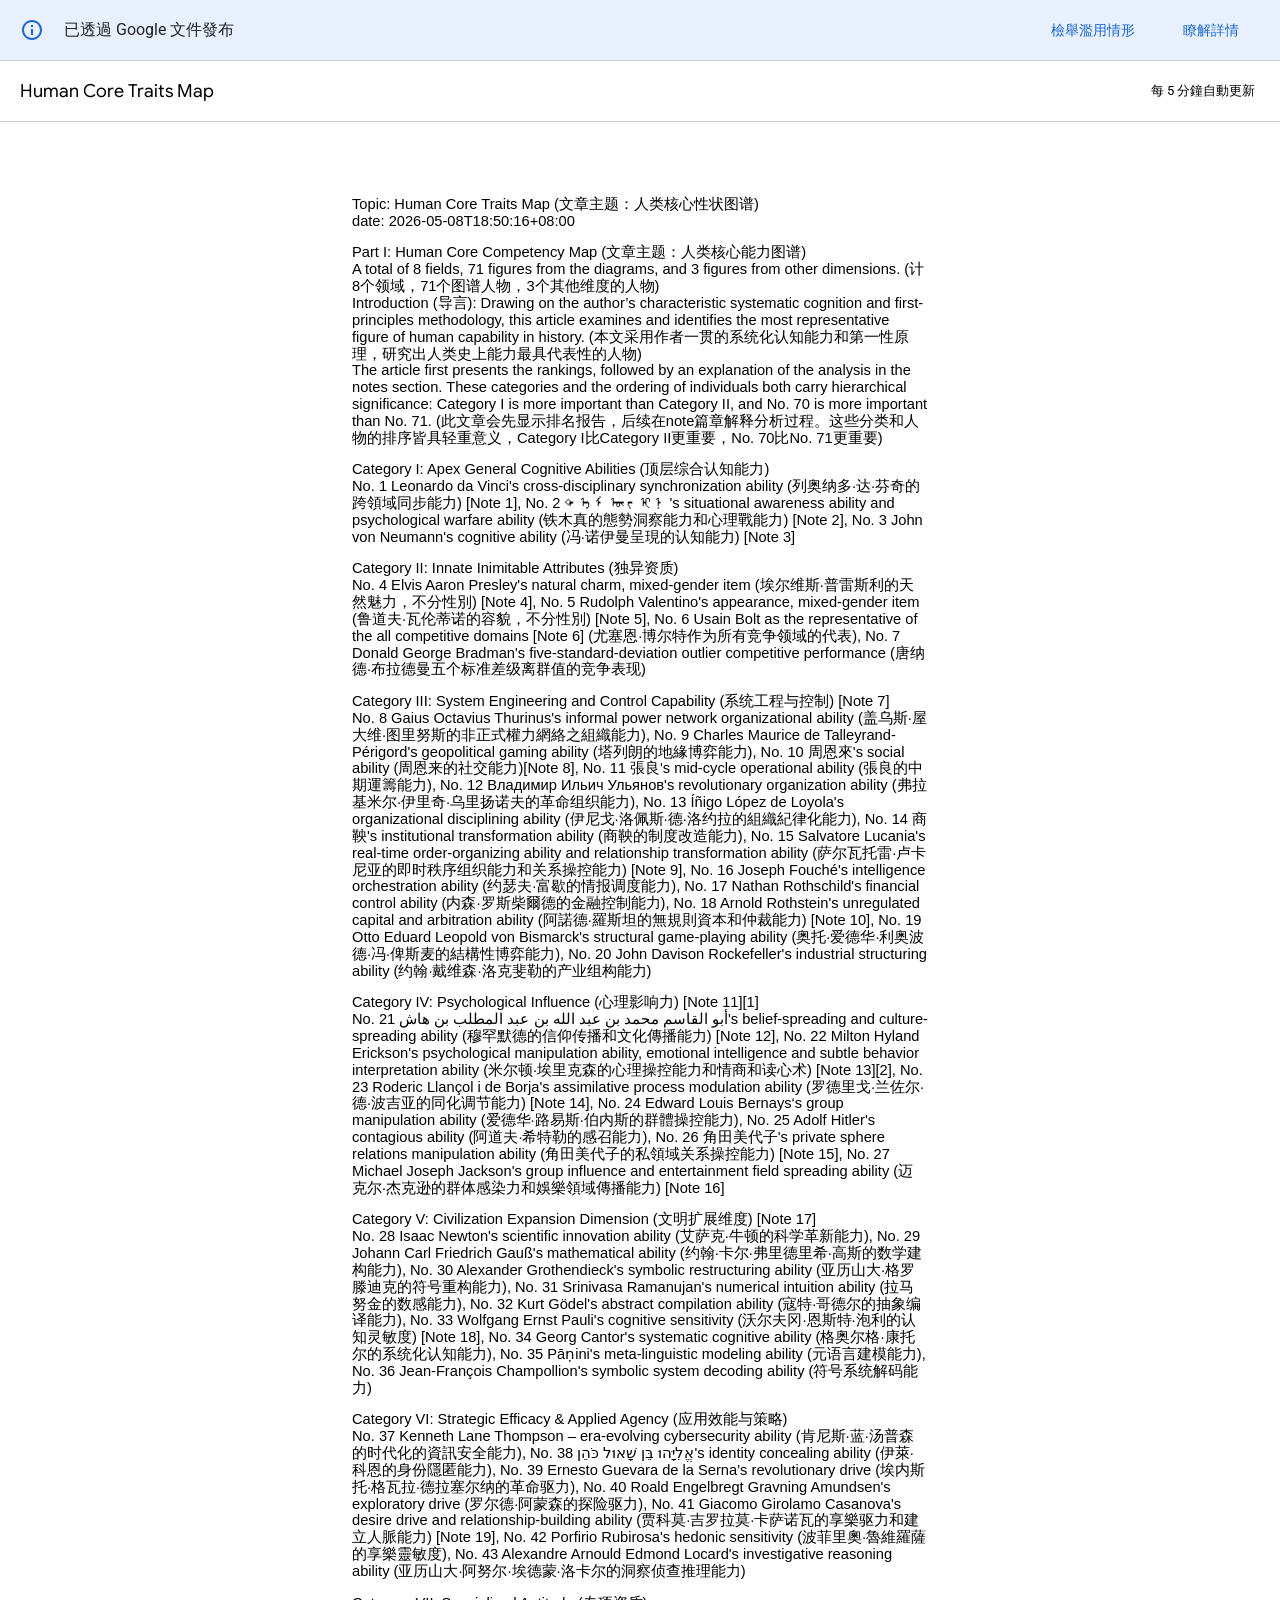
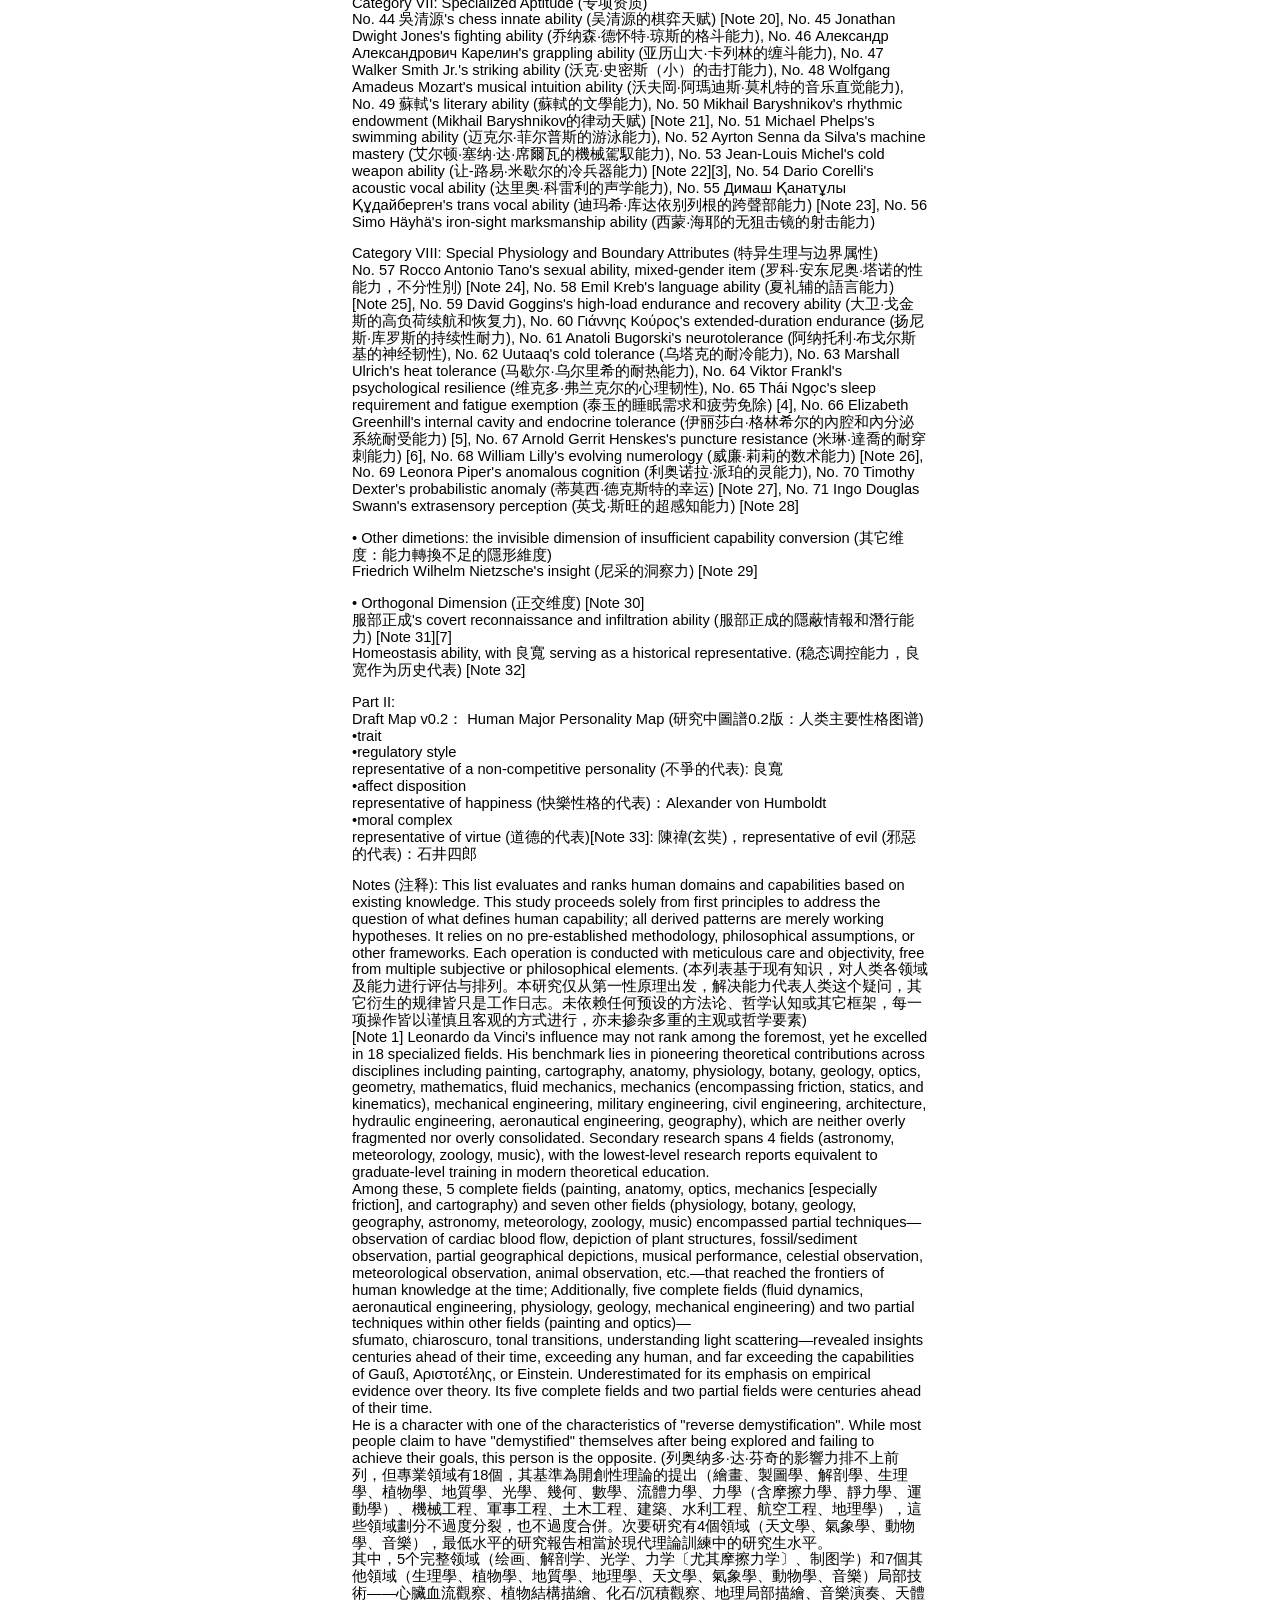
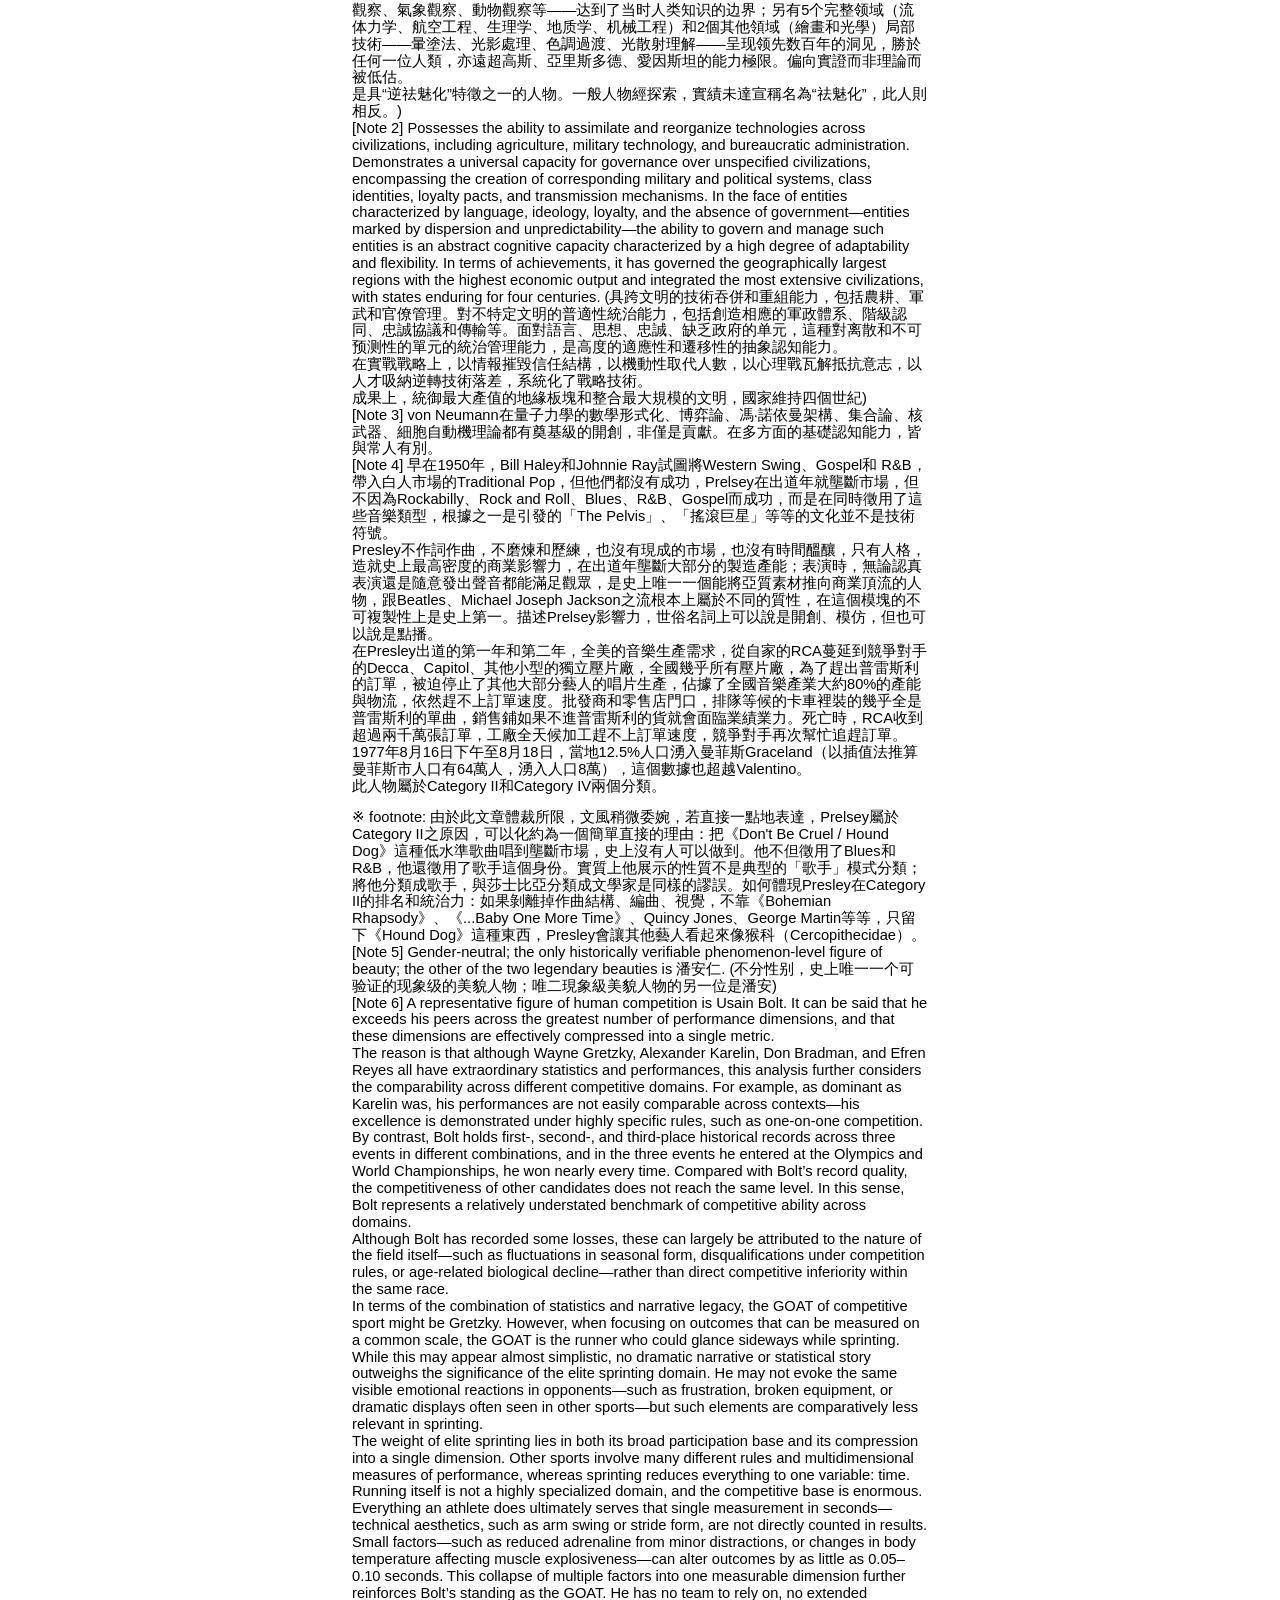
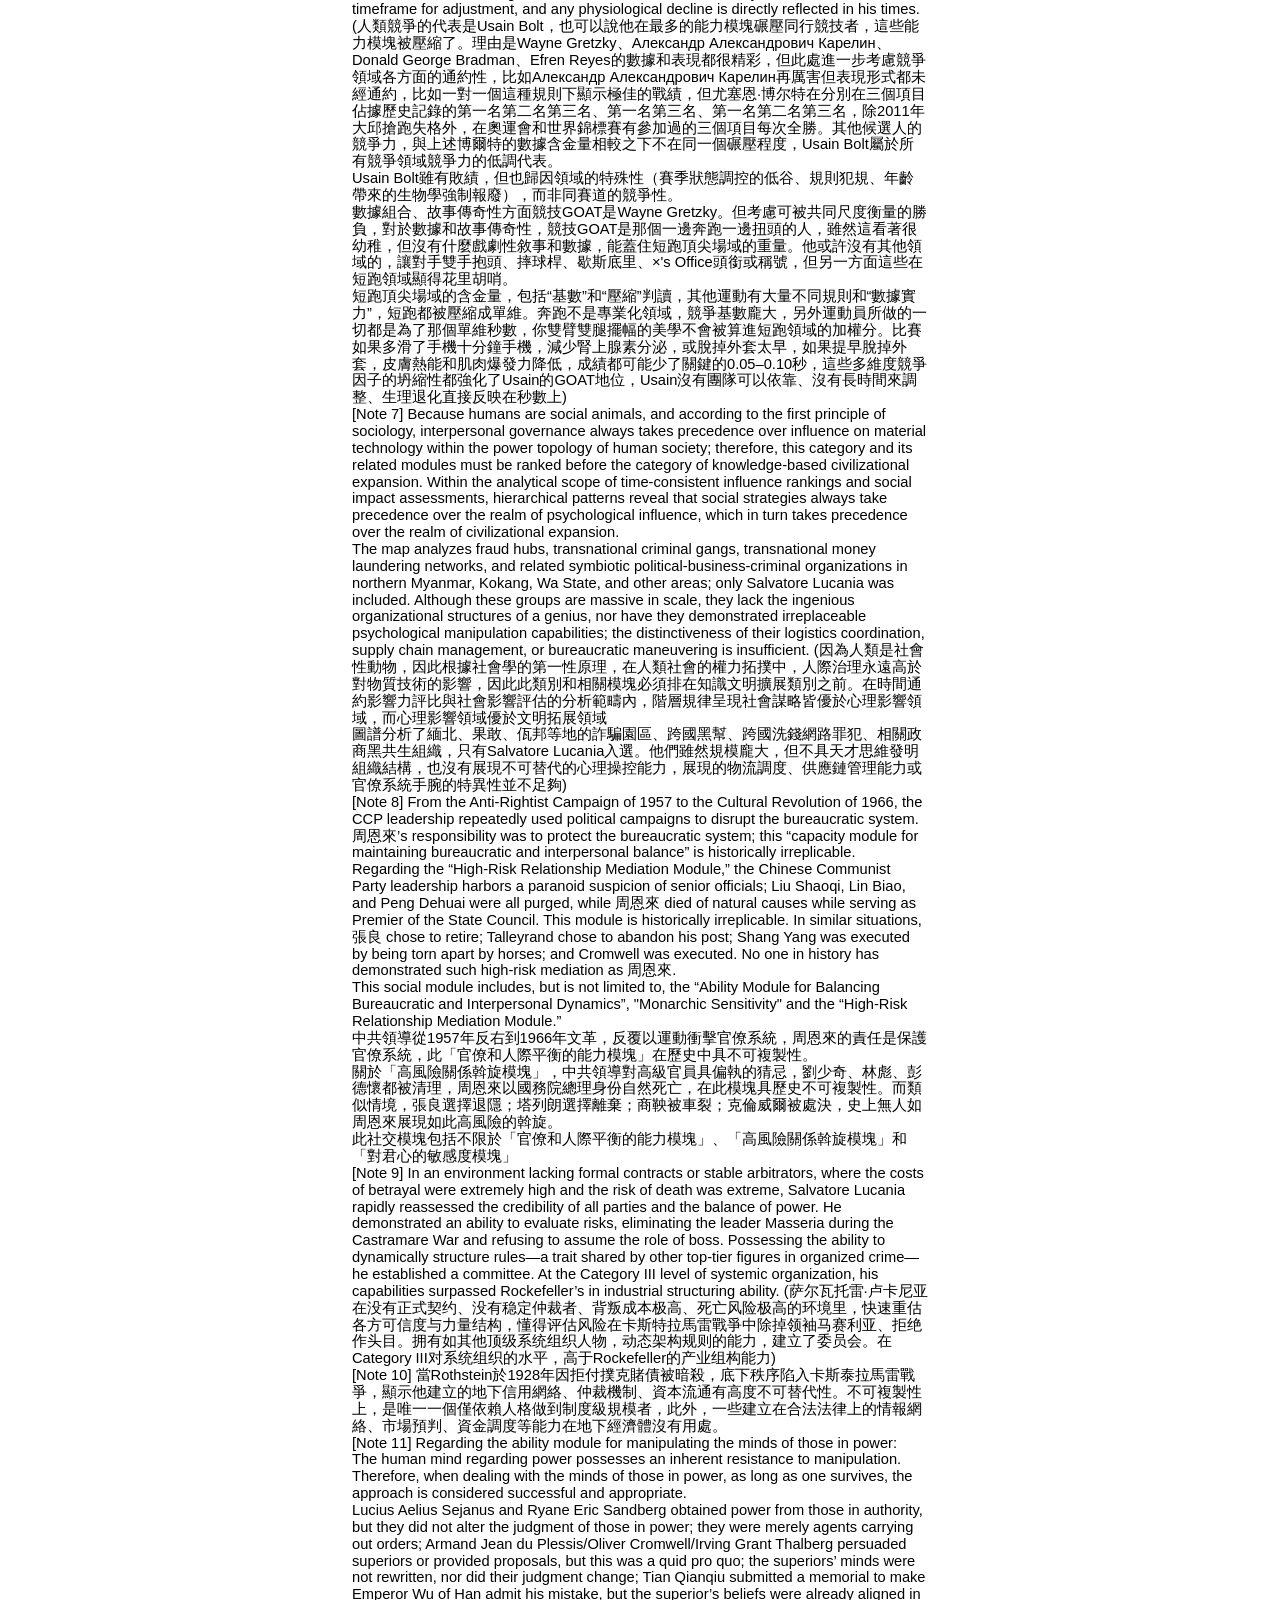
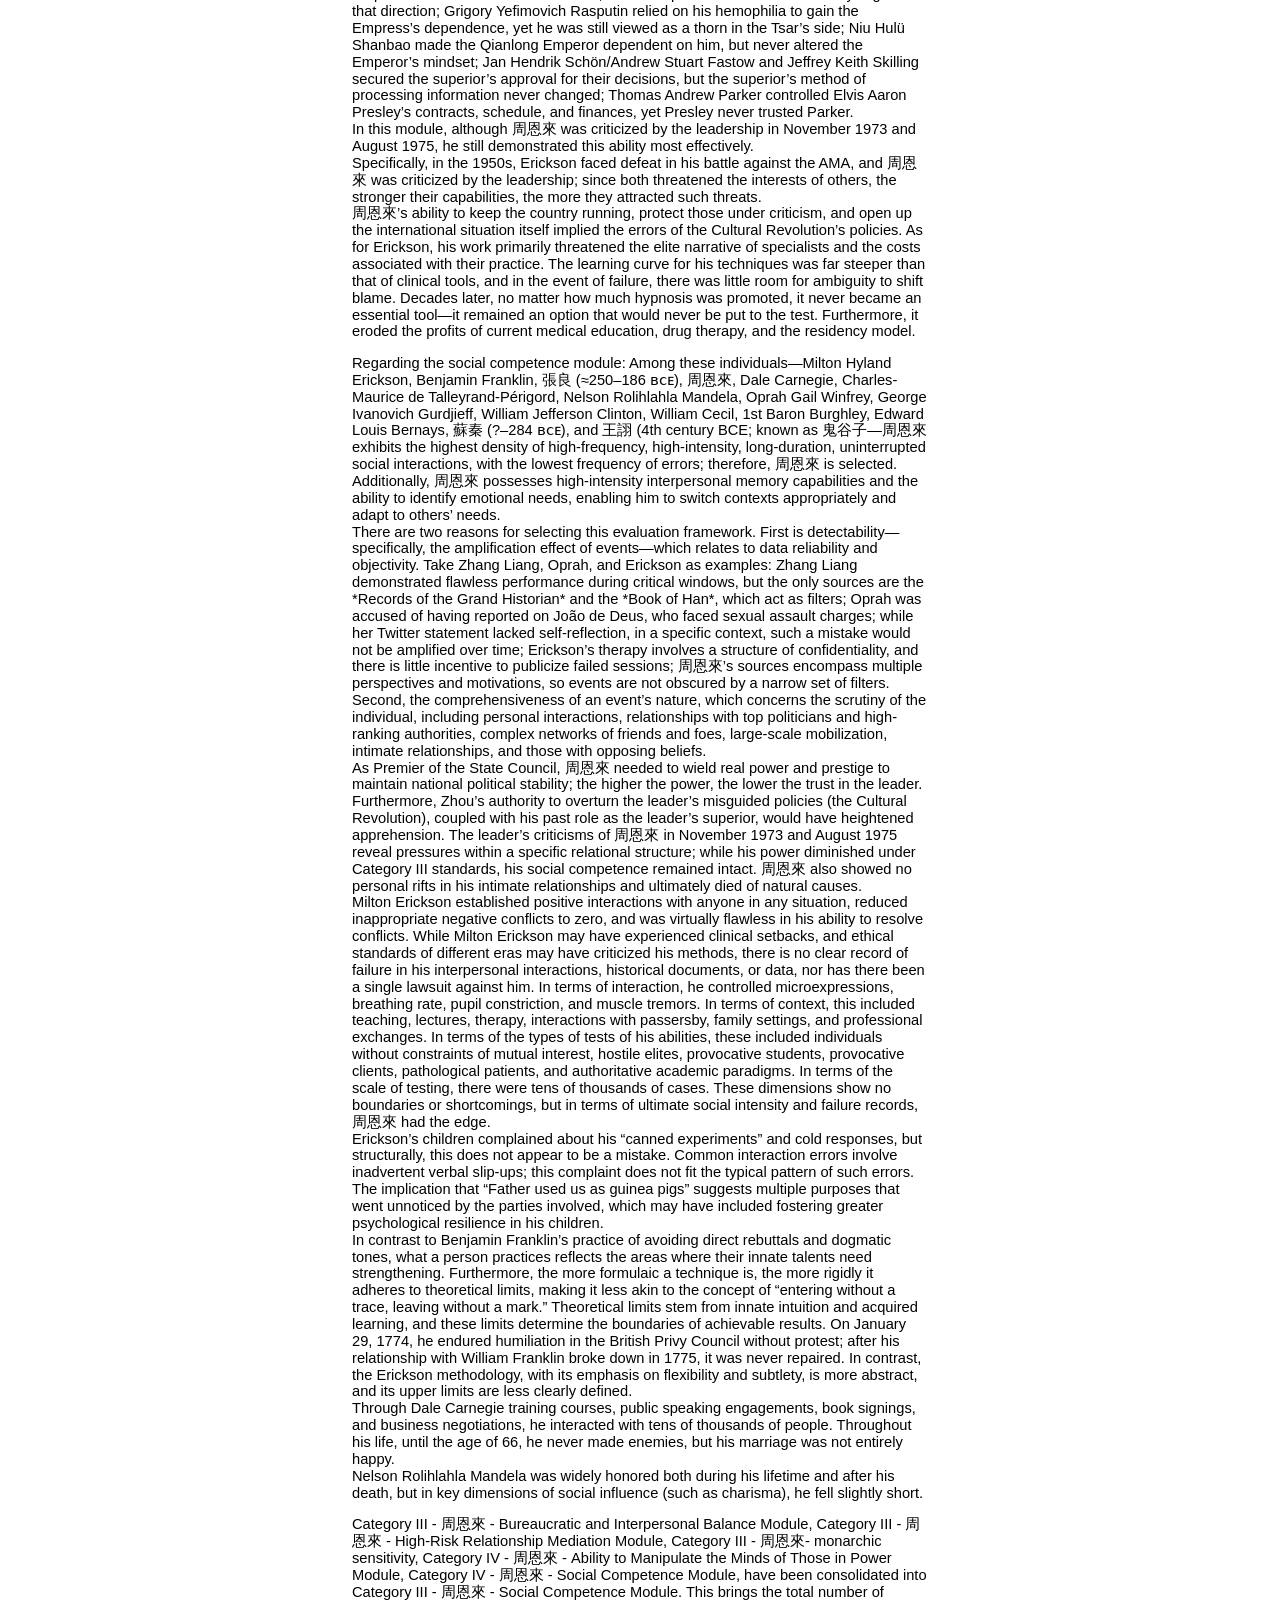
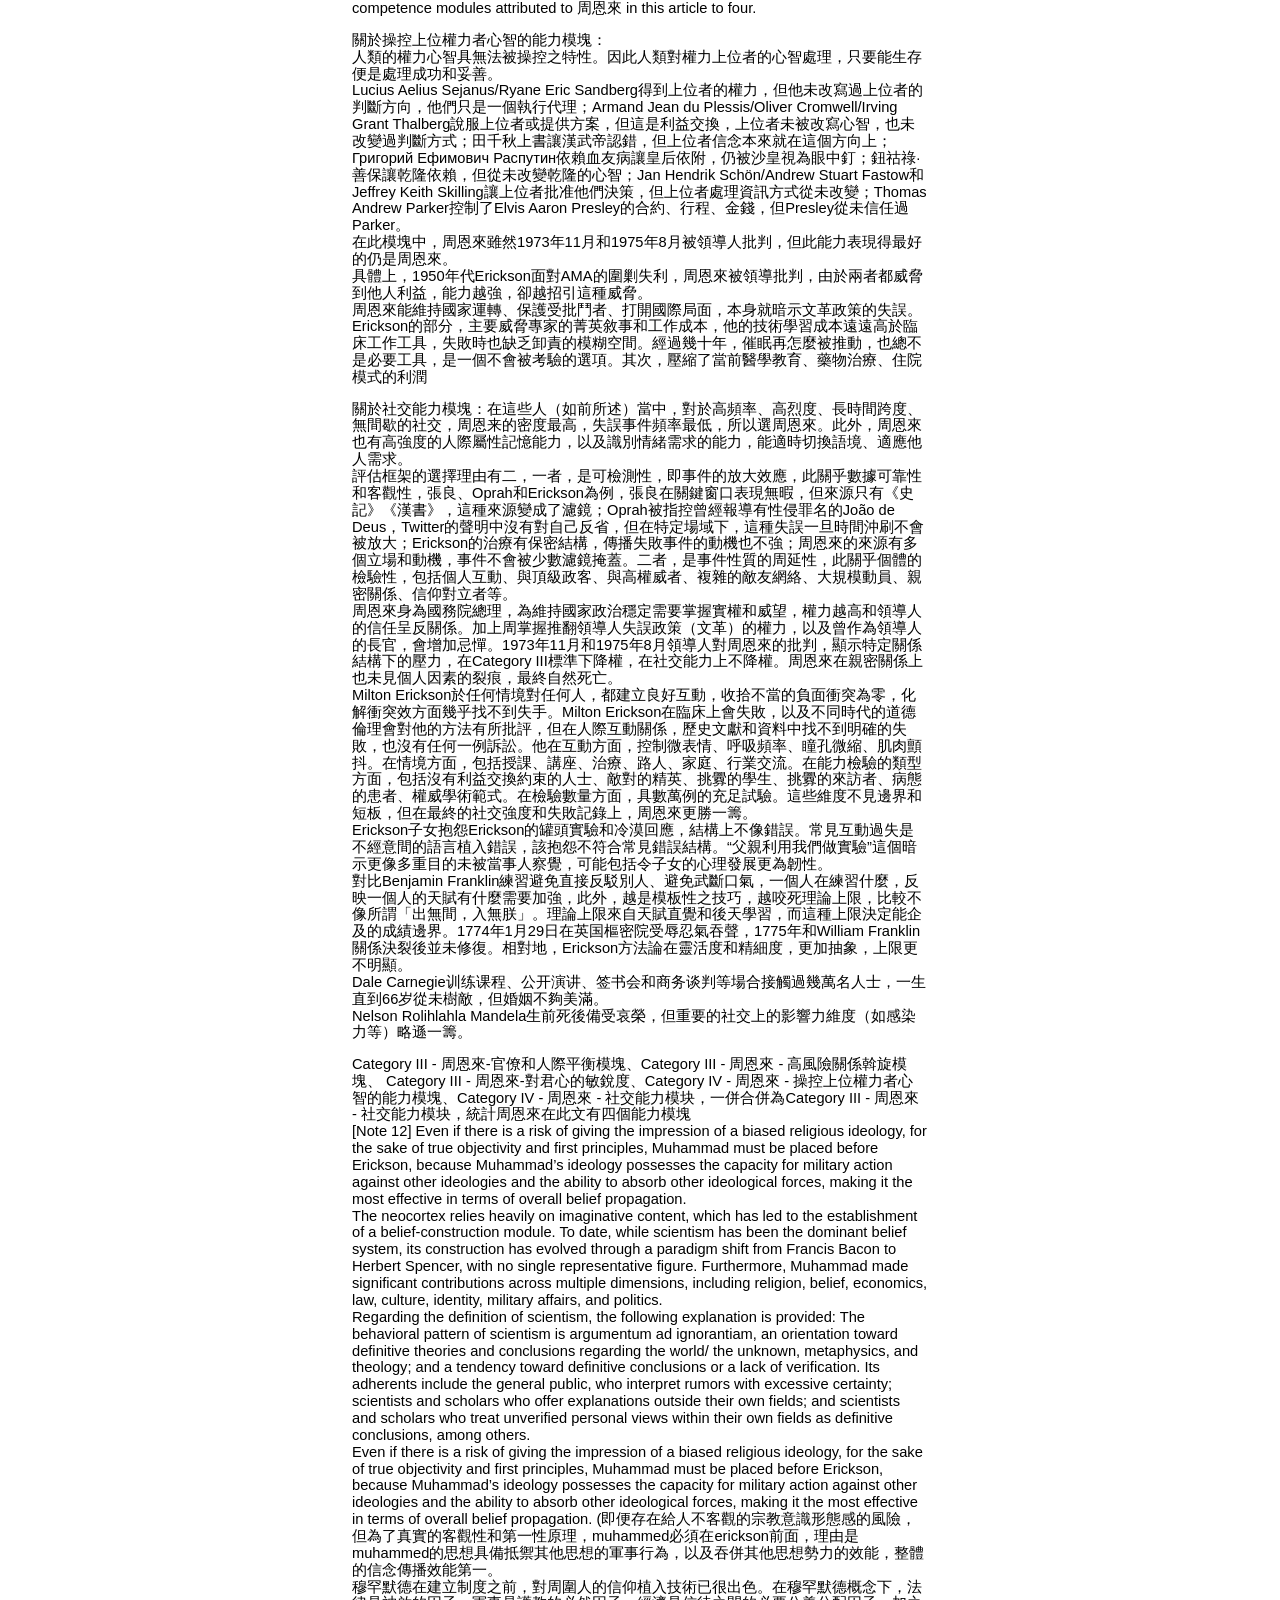
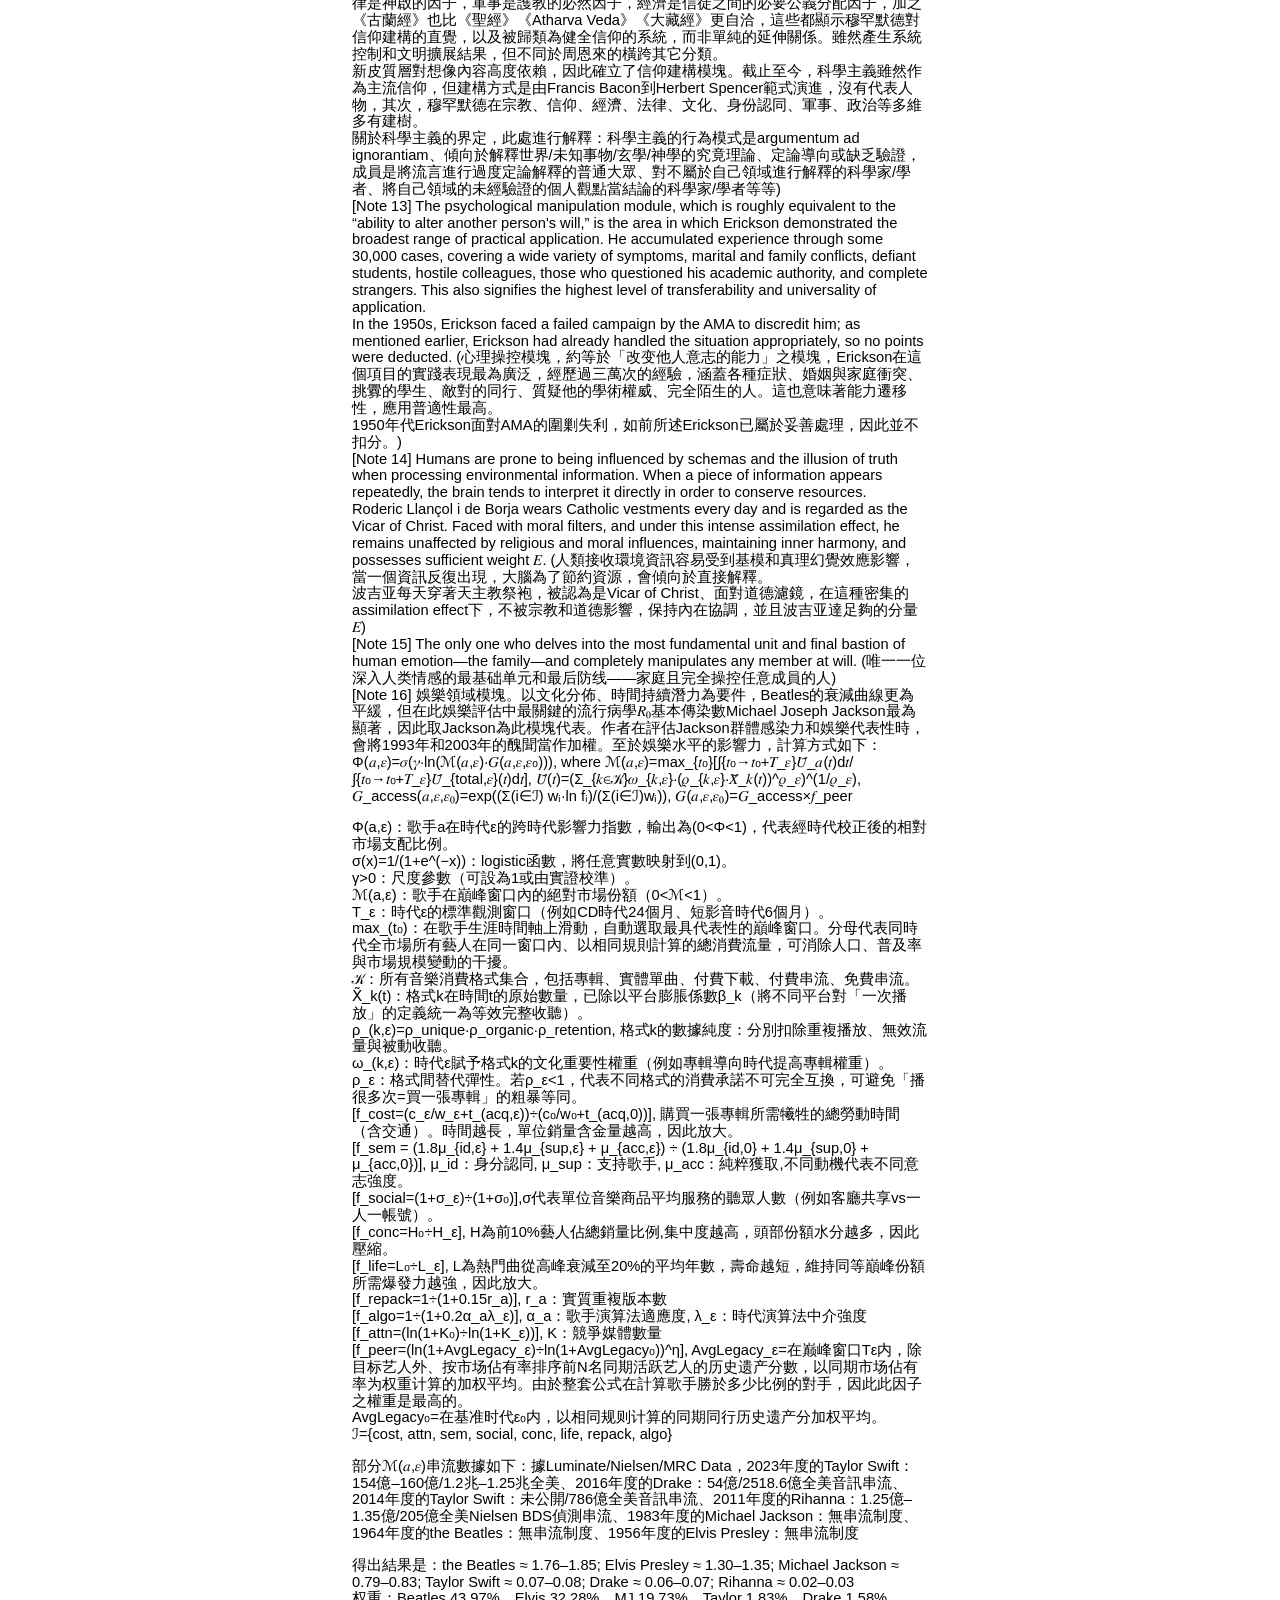
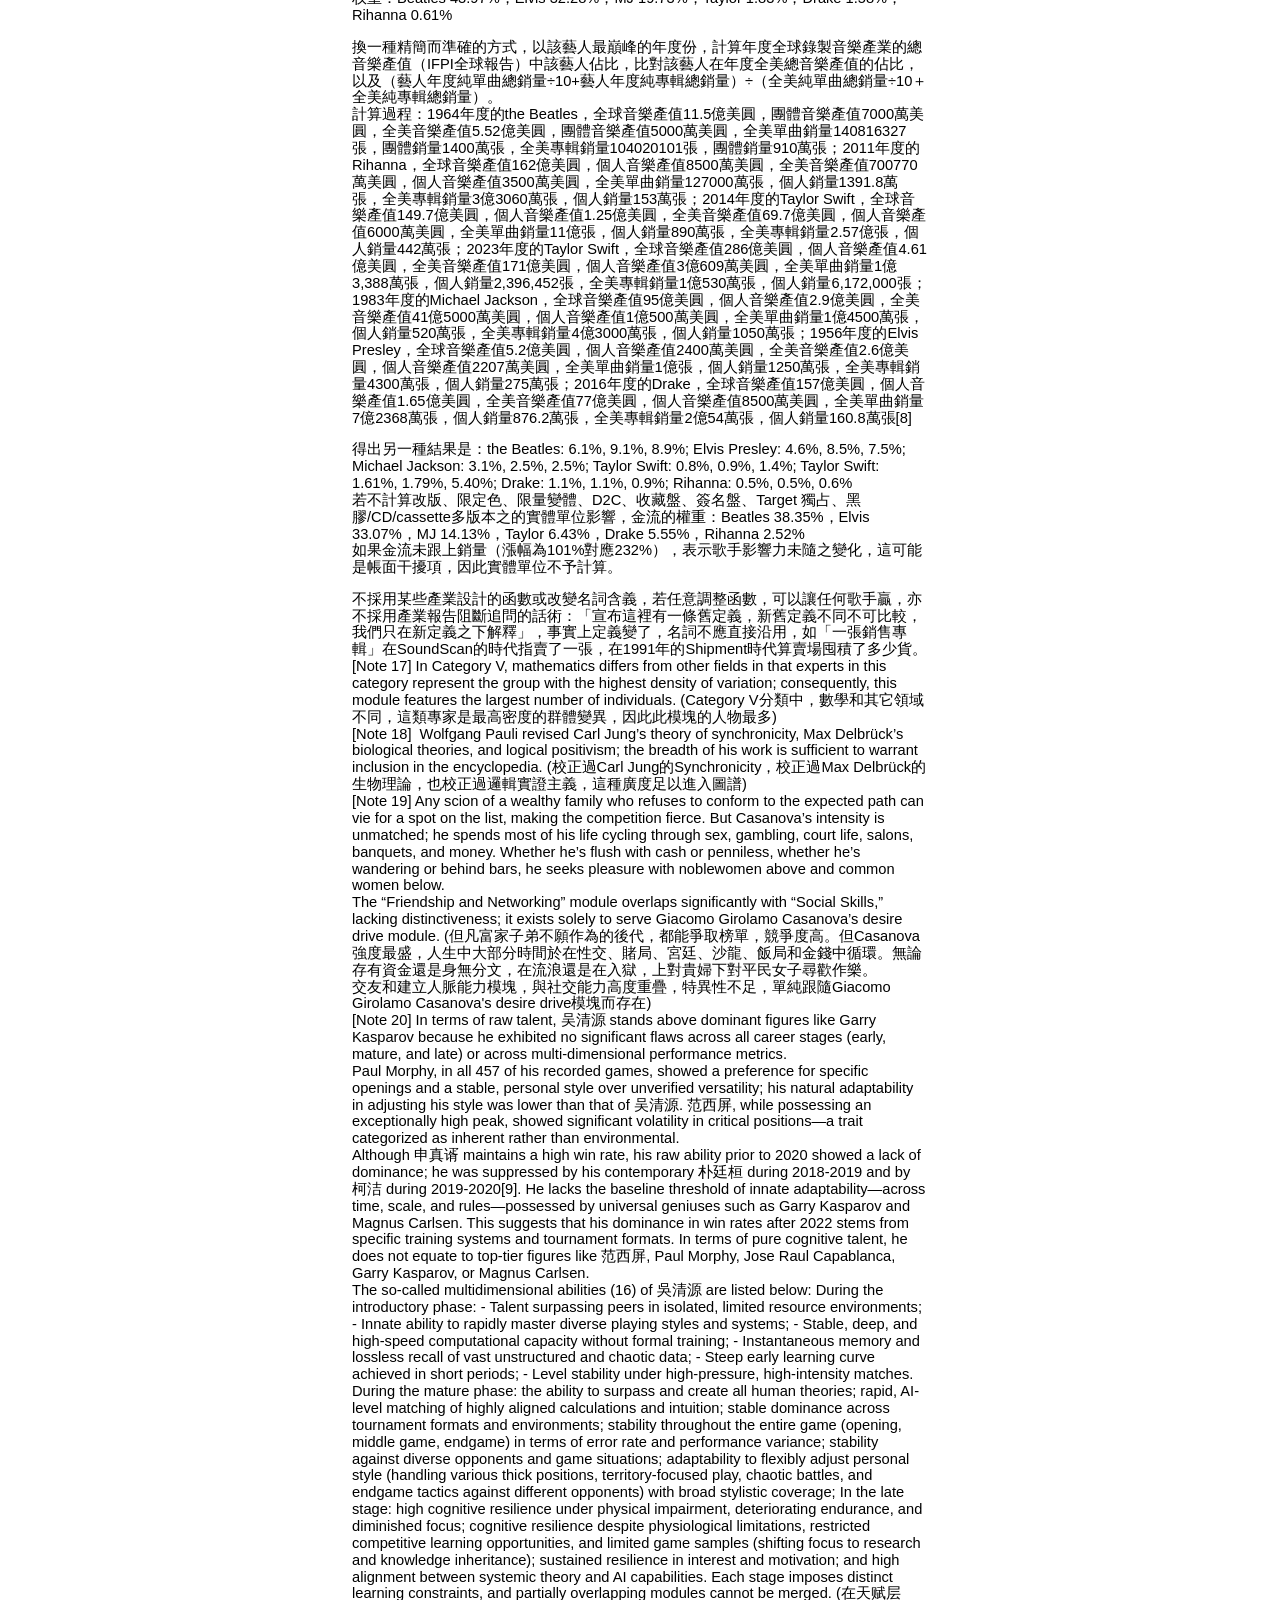
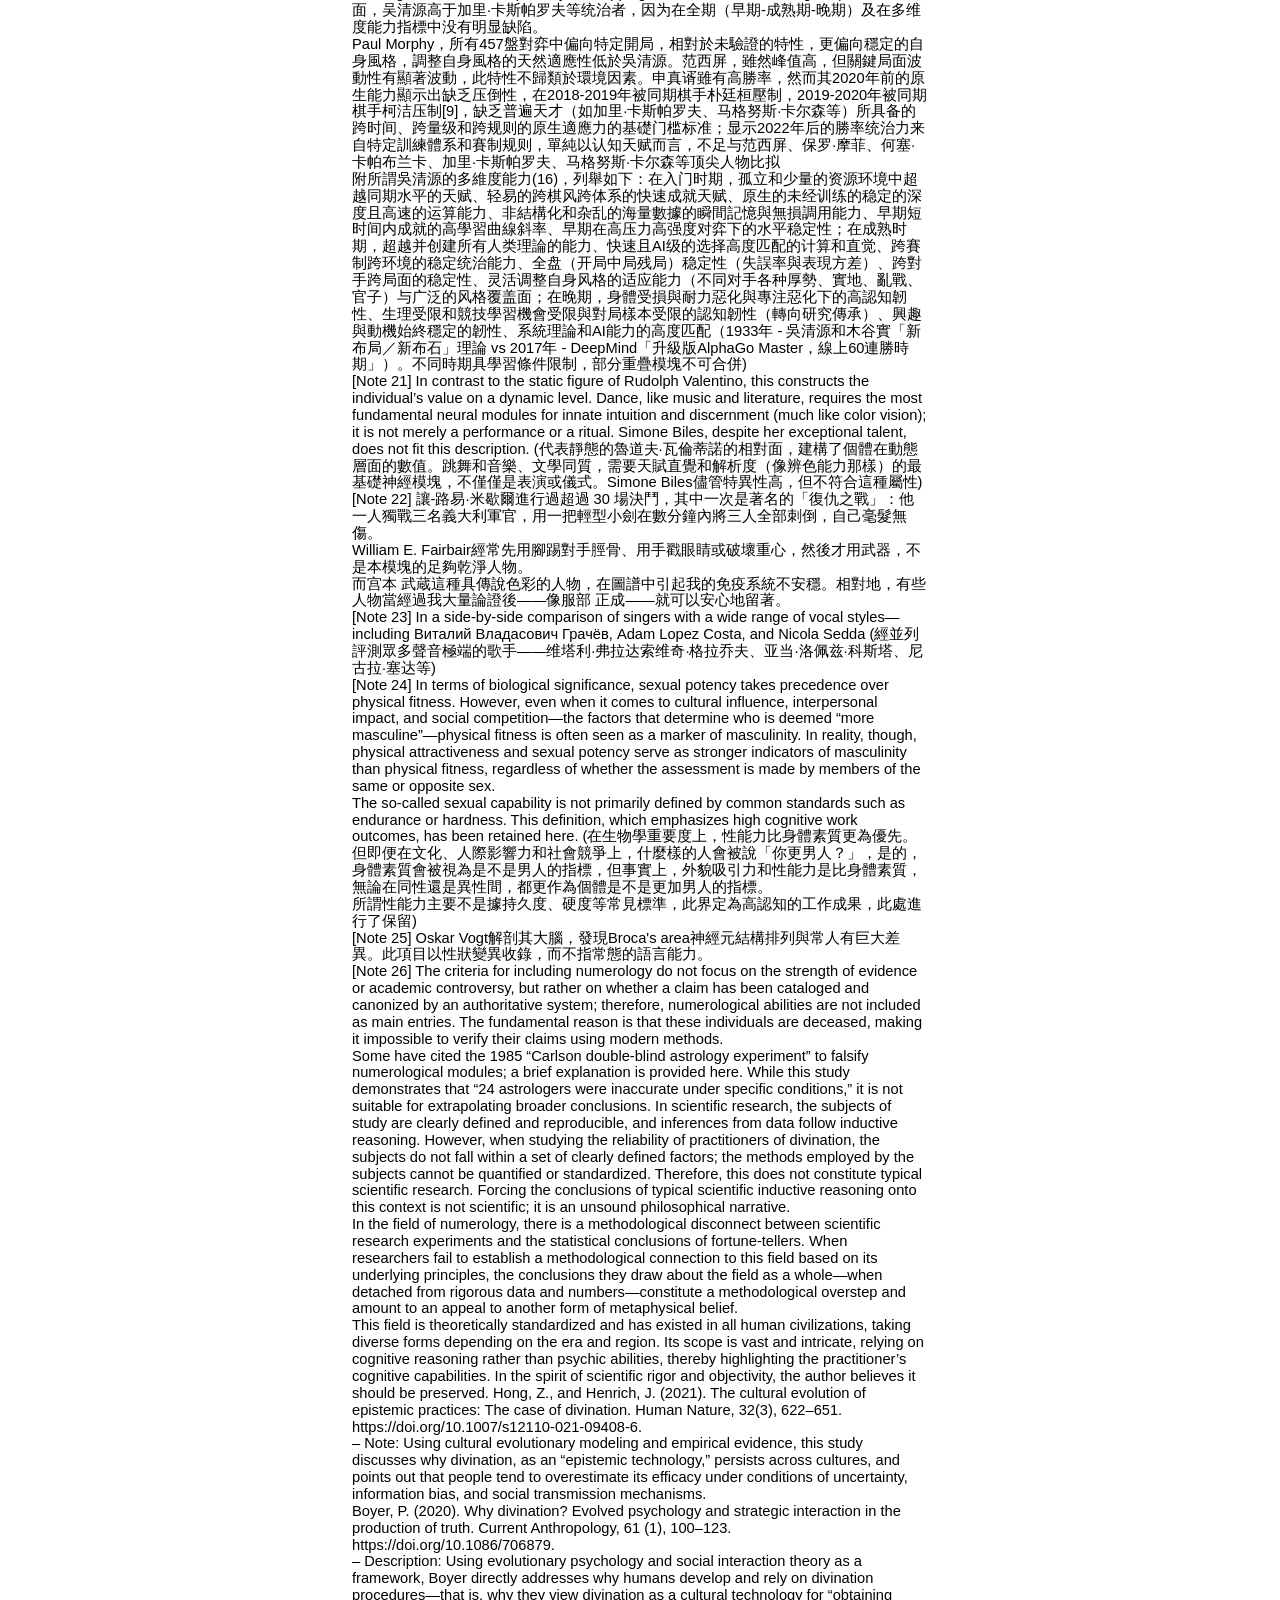
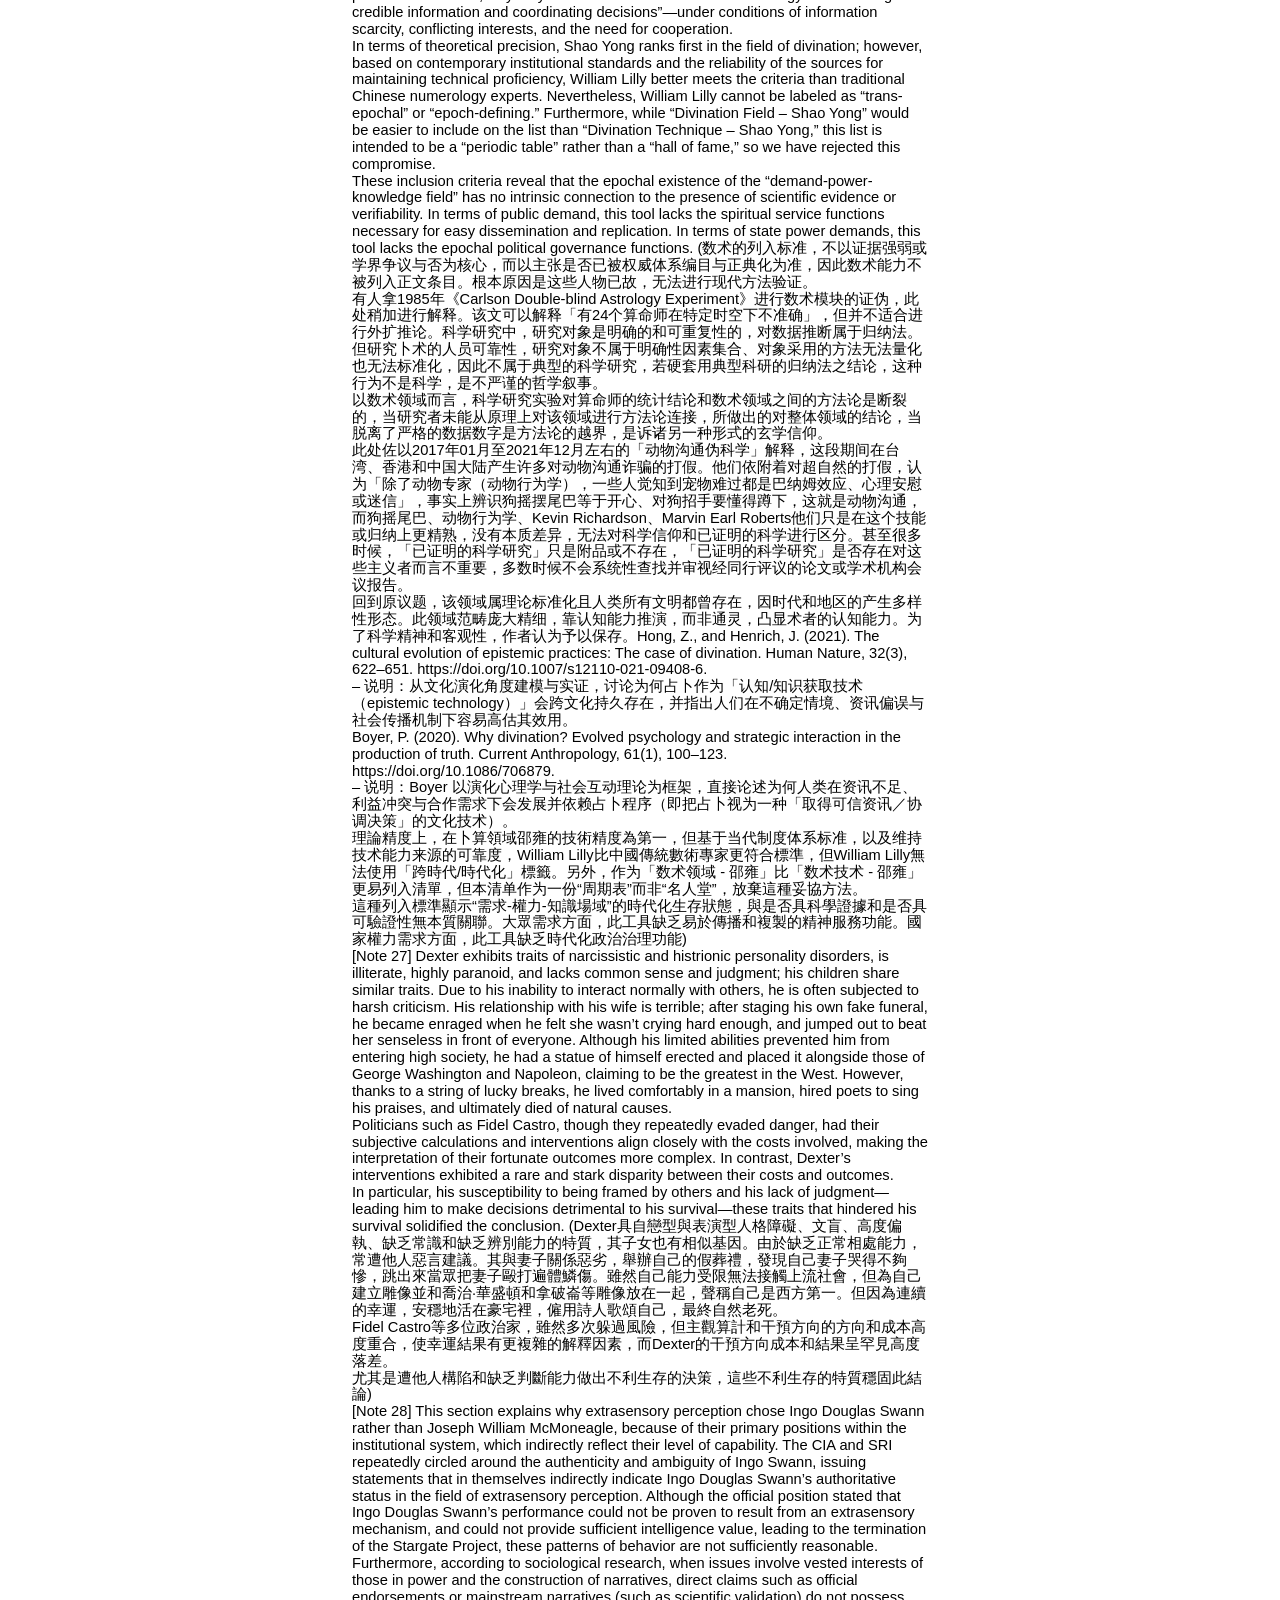
==== index.html @ 15d3bda6 "Update index.html" ====
<!DOCTYPE html> <html style><!--
 Page saved with SingleFile 
 url: https://docs.google.com/document/d/e/2PACX-1vTF_QW451ORDZdQa5JoiHEthL2VGRYdC1p5tz0-oTYQ2RMilf3yDIV1D80C--ZI8E_C1EacH2G_HF67/pub 
 saved date: Sun May 10 2026 04:14:16 GMT+0800 (台北標準時間)
--><meta charset=utf-8><title>Human Core Traits Map</title><style nonce>@font-face{font-family:"Google Sans";font-style:normal;font-weight:400;src:url([data-uri])format("woff2");unicode-range:U+0460-052F,U+1C80-1C8A,U+20B4,U+2DE0-2DFF,U+A640-A69F,U+FE2E-FE2F}@font-face{font-family:"Google Sans";font-style:normal;font-weight:400;src:url([data-uri])format("woff2");unicode-range:U+0301,U+0400-045F,U+0490-0491,U+04B0-04B1,U+2116}@font-face{font-family:"Google Sans";font-style:normal;font-weight:400;src:url([data-uri])format("woff2");unicode-range:U+0900-097F,U+1CD0-1CF9,U+200C-200D,U+20A8,U+20B9,U+20F0,U+25CC,U+A830-A839,U+A8E0-A8FF,U+11B00-11B09}@font-face{font-family:"Google Sans";font-style:normal;font-weight:400;src:url([data-uri])format("woff2");unicode-range:U+1F00-1FFF}@font-face{font-family:"Google Sans";font-style:normal;font-weight:400;src:url([data-uri])format("woff2");unicode-range:U+0370-0377,U+037A-037F,U+0384-038A,U+038C,U+038E-03A1,U+03A3-03FF}@font-face{font-family:"Google Sans";font-style:normal;font-weight:400;src:url([data-uri])format("woff2");unicode-range:U+0307-0308,U+0590-05FF,U+200C-2010,U+20AA,U+25CC,U+FB1D-FB4F}@font-face{font-family:"Google Sans";font-style:normal;font-weight:400;src:url([data-uri])format("woff2");unicode-range:U+0001-000C,U+000E-001F,U+007F-009F,U+20DD-20E0,U+20E2-20E4,U+2150-218F,U+2190,U+2192,U+2194-2199,U+21AF,U+21E6-21F0,U+21F3,U+2218-2219,U+2299,U+22C4-22C6,U+2300-243F,U+2440-244A,U+2460-24FF,U+25A0-27BF,U+2800-28FF,U+2921-2922,U+2981,U+29BF,U+29EB,U+2B00-2BFF,U+4DC0-4DFF,U+FFF9-FFFB,U+10140-1018E,U+10190-1019C,U+101A0,U+101D0-101FD,U+102E0-102FB,U+10E60-10E7E,U+1D2C0-1D2D3,U+1D2E0-1D37F,U+1F000-1F0FF,U+1F100-1F1AD,U+1F1E6-1F1FF,U+1F30D-1F30F,U+1F315,U+1F31C,U+1F31E,U+1F320-1F32C,U+1F336,U+1F378,U+1F37D,U+1F382,U+1F393-1F39F,U+1F3A7-1F3A8,U+1F3AC-1F3AF,U+1F3C2,U+1F3C4-1F3C6,U+1F3CA-1F3CE,U+1F3D4-1F3E0,U+1F3ED,U+1F3F1-1F3F3,U+1F3F5-1F3F7,U+1F408,U+1F415,U+1F41F,U+1F426,U+1F43F,U+1F441-1F442,U+1F444,U+1F446-1F449,U+1F44C-1F44E,U+1F453,U+1F46A,U+1F47D,U+1F4A3,U+1F4B0,U+1F4B3,U+1F4B9,U+1F4BB,U+1F4BF,U+1F4C8-1F4CB,U+1F4D6,U+1F4DA,U+1F4DF,U+1F4E3-1F4E6,U+1F4EA-1F4ED,U+1F4F7,U+1F4F9-1F4FB,U+1F4FD-1F4FE,U+1F503,U+1F507-1F50B,U+1F50D,U+1F512-1F513,U+1F53E-1F54A,U+1F54F-1F5FA,U+1F610,U+1F650-1F67F,U+1F687,U+1F68D,U+1F691,U+1F694,U+1F698,U+1F6AD,U+1F6B2,U+1F6B9-1F6BA,U+1F6BC,U+1F6C6-1F6CF,U+1F6D3-1F6D7,U+1F6E0-1F6EA,U+1F6F0-1F6F3,U+1F6F7-1F6FC,U+1F700-1F7FF,U+1F800-1F80B,U+1F810-1F847,U+1F850-1F859,U+1F860-1F887,U+1F890-1F8AD,U+1F8B0-1F8BB,U+1F8C0-1F8C1,U+1F900-1F90B,U+1F93B,U+1F946,U+1F984,U+1F996,U+1F9E9,U+1FA00-1FA6F,U+1FA70-1FA7C,U+1FA80-1FA89,U+1FA8F-1FAC6,U+1FACE-1FADC,U+1FADF-1FAE9,U+1FAF0-1FAF8,U+1FB00-1FBFF}@font-face{font-family:"Google Sans";font-style:normal;font-weight:400;src:url([data-uri])format("woff2");unicode-range:U+02D7,U+0303,U+0331,U+0E01-0E5B,U+200C-200D,U+25CC}@font-face{font-family:"Google Sans";font-style:normal;font-weight:400;src:url([data-uri])format("woff2");unicode-range:U+0102-0103,U+0110-0111,U+0128-0129,U+0168-0169,U+01A0-01A1,U+01AF-01B0,U+0300-0301,U+0303-0304,U+0308-0309,U+0323,U+0329,U+1EA0-1EF9,U+20AB}@font-face{font-family:"Google Sans";font-style:normal;font-weight:400;src:url([data-uri])format("woff2");unicode-range:U+0100-02BA,U+02BD-02C5,U+02C7-02CC,U+02CE-02D7,U+02DD-02FF,U+0304,U+0308,U+0329,U+1D00-1DBF,U+1E00-1E9F,U+1EF2-1EFF,U+2020,U+20A0-20AB,U+20AD-20C0,U+2113,U+2C60-2C7F,U+A720-A7FF}@font-face{font-family:"Google Sans";font-style:normal;font-weight:400;src:url([data-uri])format("woff2");unicode-range:U+0000-00FF,U+0131,U+0152-0153,U+02BB-02BC,U+02C6,U+02DA,U+02DC,U+0304,U+0308,U+0329,U+2000-206F,U+20AC,U+2122,U+2191,U+2193,U+2212,U+2215,U+FEFF,U+FFFD}@font-face{font-family:"Roboto";font-style:normal;font-weight:400;font-stretch:100%;src:url([data-uri])format("woff2");unicode-range:U+0460-052F,U+1C80-1C8A,U+20B4,U+2DE0-2DFF,U+A640-A69F,U+FE2E-FE2F}@font-face{font-family:"Roboto";font-style:normal;font-weight:400;font-stretch:100%;src:url([data-uri])format("woff2");unicode-range:U+0301,U+0400-045F,U+0490-0491,U+04B0-04B1,U+2116}@font-face{font-family:"Roboto";font-style:normal;font-weight:400;font-stretch:100%;src:url([data-uri])format("woff2");unicode-range:U+1F00-1FFF}@font-face{font-family:"Roboto";font-style:normal;font-weight:400;font-stretch:100%;src:url([data-uri])format("woff2");unicode-range:U+0370-0377,U+037A-037F,U+0384-038A,U+038C,U+038E-03A1,U+03A3-03FF}@font-face{font-family:"Roboto";font-style:normal;font-weight:400;font-stretch:100%;src:url([data-uri])format("woff2");unicode-range:U+0302-0303,U+0305,U+0307-0308,U+0310,U+0312,U+0315,U+031A,U+0326-0327,U+032C,U+032F-0330,U+0332-0333,U+0338,U+033A,U+0346,U+034D,U+0391-03A1,U+03A3-03A9,U+03B1-03C9,U+03D1,U+03D5-03D6,U+03F0-03F1,U+03F4-03F5,U+2016-2017,U+2034-2038,U+203C,U+2040,U+2043,U+2047,U+2050,U+2057,U+205F,U+2070-2071,U+2074-208E,U+2090-209C,U+20D0-20DC,U+20E1,U+20E5-20EF,U+2100-2112,U+2114-2115,U+2117-2121,U+2123-214F,U+2190,U+2192,U+2194-21AE,U+21B0-21E5,U+21F1-21F2,U+21F4-2211,U+2213-2214,U+2216-22FF,U+2308-230B,U+2310,U+2319,U+231C-2321,U+2336-237A,U+237C,U+2395,U+239B-23B7,U+23D0,U+23DC-23E1,U+2474-2475,U+25AF,U+25B3,U+25B7,U+25BD,U+25C1,U+25CA,U+25CC,U+25FB,U+266D-266F,U+27C0-27FF,U+2900-2AFF,U+2B0E-2B11,U+2B30-2B4C,U+2BFE,U+3030,U+FF5B,U+FF5D,U+1D400-1D7FF,U+1EE00-1EEFF}@font-face{font-family:"Roboto";font-style:normal;font-weight:400;font-stretch:100%;src:url([data-uri])format("woff2");unicode-range:U+0001-000C,U+000E-001F,U+007F-009F,U+20DD-20E0,U+20E2-20E4,U+2150-218F,U+2190,U+2192,U+2194-2199,U+21AF,U+21E6-21F0,U+21F3,U+2218-2219,U+2299,U+22C4-22C6,U+2300-243F,U+2440-244A,U+2460-24FF,U+25A0-27BF,U+2800-28FF,U+2921-2922,U+2981,U+29BF,U+29EB,U+2B00-2BFF,U+4DC0-4DFF,U+FFF9-FFFB,U+10140-1018E,U+10190-1019C,U+101A0,U+101D0-101FD,U+102E0-102FB,U+10E60-10E7E,U+1D2C0-1D2D3,U+1D2E0-1D37F,U+1F000-1F0FF,U+1F100-1F1AD,U+1F1E6-1F1FF,U+1F30D-1F30F,U+1F315,U+1F31C,U+1F31E,U+1F320-1F32C,U+1F336,U+1F378,U+1F37D,U+1F382,U+1F393-1F39F,U+1F3A7-1F3A8,U+1F3AC-1F3AF,U+1F3C2,U+1F3C4-1F3C6,U+1F3CA-1F3CE,U+1F3D4-1F3E0,U+1F3ED,U+1F3F1-1F3F3,U+1F3F5-1F3F7,U+1F408,U+1F415,U+1F41F,U+1F426,U+1F43F,U+1F441-1F442,U+1F444,U+1F446-1F449,U+1F44C-1F44E,U+1F453,U+1F46A,U+1F47D,U+1F4A3,U+1F4B0,U+1F4B3,U+1F4B9,U+1F4BB,U+1F4BF,U+1F4C8-1F4CB,U+1F4D6,U+1F4DA,U+1F4DF,U+1F4E3-1F4E6,U+1F4EA-1F4ED,U+1F4F7,U+1F4F9-1F4FB,U+1F4FD-1F4FE,U+1F503,U+1F507-1F50B,U+1F50D,U+1F512-1F513,U+1F53E-1F54A,U+1F54F-1F5FA,U+1F610,U+1F650-1F67F,U+1F687,U+1F68D,U+1F691,U+1F694,U+1F698,U+1F6AD,U+1F6B2,U+1F6B9-1F6BA,U+1F6BC,U+1F6C6-1F6CF,U+1F6D3-1F6D7,U+1F6E0-1F6EA,U+1F6F0-1F6F3,U+1F6F7-1F6FC,U+1F700-1F7FF,U+1F800-1F80B,U+1F810-1F847,U+1F850-1F859,U+1F860-1F887,U+1F890-1F8AD,U+1F8B0-1F8BB,U+1F8C0-1F8C1,U+1F900-1F90B,U+1F93B,U+1F946,U+1F984,U+1F996,U+1F9E9,U+1FA00-1FA6F,U+1FA70-1FA7C,U+1FA80-1FA89,U+1FA8F-1FAC6,U+1FACE-1FADC,U+1FADF-1FAE9,U+1FAF0-1FAF8,U+1FB00-1FBFF}@font-face{font-family:"Roboto";font-style:normal;font-weight:400;font-stretch:100%;src:url([data-uri])format("woff2");unicode-range:U+0102-0103,U+0110-0111,U+0128-0129,U+0168-0169,U+01A0-01A1,U+01AF-01B0,U+0300-0301,U+0303-0304,U+0308-0309,U+0323,U+0329,U+1EA0-1EF9,U+20AB}@font-face{font-family:"Roboto";font-style:normal;font-weight:400;font-stretch:100%;src:url([data-uri])format("woff2");unicode-range:U+0100-02BA,U+02BD-02C5,U+02C7-02CC,U+02CE-02D7,U+02DD-02FF,U+0304,U+0308,U+0329,U+1D00-1DBF,U+1E00-1E9F,U+1EF2-1EFF,U+2020,U+20A0-20AB,U+20AD-20C0,U+2113,U+2C60-2C7F,U+A720-A7FF}@font-face{font-family:"Roboto";font-style:normal;font-weight:400;font-stretch:100%;src:url([data-uri])format("woff2");unicode-range:U+0000-00FF,U+0131,U+0152-0153,U+02BB-02BC,U+02C6,U+02DA,U+02DC,U+0304,U+0308,U+0329,U+2000-206F,U+20AC,U+2122,U+2191,U+2193,U+2212,U+2215,U+FEFF,U+FFFD}body{font-family:Roboto,arial,sans,sans-serif;margin:0}#banners{align-items:center;background:white;display:block;justify-content:space-between;position:fixed;top:0;width:100%;z-index:100}#banners #publish-banner{background-color:#e8f0fe;border-bottom:1px #ccc solid;color:#202124;display:flex;flex:1 1 0%;height:60px;width:100%}#publish-banner-icon{display:flex;fill:#1967d2;margin:auto 20px}#publish-banner-text{flex-grow:1;margin:auto 0;overflow:hidden;text-overflow:ellipsis;white-space:nowrap}#publish-banner-buttons{margin:auto 25px auto 0;white-space:nowrap}#publish-banner-buttons span{align-self:center;background-color:inherit;border:none;font-family:"Google Sans",Roboto,RobotoDraft,Helvetica,Arial,sans-serif;margin:0 16px 0 32px}#publish-banner-buttons a{color:#1967d2;cursor:pointer;font-family:"Google Sans",Roboto,RobotoDraft,Helvetica,Arial,sans-serif;font-size:14px;font-weight:500;line-height:24px;text-decoration:none}#banners #title-banner{background:white;border-bottom:1px #ccc solid;display:flex;flex:1 1 0%;height:60px;width:100%}#banners #title-banner #title{flex-grow:1;font-family:"Google Sans";font-size:large;margin:auto 0 auto 20px;overflow:hidden;text-overflow:ellipsis;white-space:nowrap;width:70%}#banners #title-banner #interval{margin:auto 25px auto 0;font-family:Roboto;font-size:small;;}@media only screen and (max-device-width:800px){#banners #title-banner{border-bottom-width:5px;height:auto;display:block}#banners #title-banner #title{font-size:3em;margin:auto 0 auto 20px;width:90%}#banners #title-banner #interval{font-size:1.5em;margin:10px 0 auto 25px}}#contents{padding:100px 20% 50px 20%}@media only screen and (max-device-width:800px){#contents{padding:150px 5% 80px}}</style><meta name=referrer content=no-referrer><link rel="shortcut icon" href=[data-uri]><style>.sf-hidden{display:none!important}</style><link rel=canonical href=https://docs.google.com/document/d/e/2PACX-1vTF_QW451ORDZdQa5JoiHEthL2VGRYdC1p5tz0-oTYQ2RMilf3yDIV1D80C--ZI8E_C1EacH2G_HF67/pub><meta http-equiv=content-security-policy content="default-src 'none'; font-src 'self' data:; img-src 'self' data:; style-src 'unsafe-inline'; media-src 'self' data:; script-src 'unsafe-inline' data:; object-src 'self' data:; frame-src 'self' data:;"><body><div id=banners><div id=publish-banner><span id=publish-banner-icon><svg xmlns=http://www.w3.org/2000/svg height=24px viewBox="0 0 24 24" width=24px><path d="M11 7h2v2h-2zm0 4h2v6h-2zm1-9C6.48 2 2 6.48 2 12s4.48 10 10 10 10-4.48 10-10S17.52 2 12 2zm0 18c-4.41 0-8-3.59-8-8s3.59-8 8-8 8 3.59 8 8-3.59 8-8 8z"></path></svg></span><div id=publish-banner-text>已透過 Google 文件發布</div><div id=publish-banner-buttons><span><a href=https://docs.google.com/document/d/e/2PACX-1vTF_QW451ORDZdQa5JoiHEthL2VGRYdC1p5tz0-oTYQ2RMilf3yDIV1D80C--ZI8E_C1EacH2G_HF67/abuse>檢舉濫用情形</a></span><span><a target=_blank title="Learn more" href=https://support.google.com/docs/answer/183965>瞭解詳情</a></span></div></div><div id=title-banner><div id=title>Human Core Traits Map</div><div id=interval><span>每 5 分鐘自動更新</span></div></div></div><div id=contents><style class=sf-hidden>.c1{color:#000000;font-weight:400;text-decoration:none;vertical-align:baseline;font-size:11pt;font-family:"Arial";font-style:normal}.c0{padding-top:0pt;padding-bottom:0pt;line-height:1.15;orphans:2;widows:2;text-align:left;height:11pt}.c2{padding-top:0pt;padding-bottom:0pt;line-height:1.15;orphans:2;widows:2;text-align:left}.c3{background-color:#ffffff;max-width:451.4pt;padding:72pt 72pt 72pt 72pt}p{margin:0;color:#000000;font-size:11pt;font-family:"Arial"}</style><div class="c3 doc-content"><p class=c2><span class=c1>Topic: Human Core Traits Map (文章主题：人类核心性状图谱)</span><p class=c2><span class=c1>date: 2026-05-08T18:50:16+08:00</span><p class=c0><span class=c1></span><p class=c2><span class=c1>Part I: Human Core Competency Map (文章主题：人类核心能力图谱)</span><p class=c2><span class=c1>A total of 8 fields, 71 figures from the diagrams, and 3 figures from other dimensions. (计8个领域，71个图谱人物，3个其他维度的人物)</span><p class=c2><span class=c1>Introduction (导言): Drawing on the author’s characteristic systematic cognition and first-principles methodology, this article examines and identifies the most representative figure of human capability in history. (本文采用作者一贯的系统化认知能力和第一性原理，研究出人类史上能力最具代表性的人物)</span><p class=c2><span class=c1>The article first presents the rankings, followed by an explanation of the analysis in the notes section. These categories and the ordering of individuals both carry hierarchical significance: Category I is more important than Category II, and No. 70 is more important than No. 71. (此文章会先显示排名报告，后续在note篇章解释分析过程。这些分类和人物的排序皆具轻重意义，Category I比Category II更重要，No. 70比No. 71更重要)</span><p class=c0><span class=c1></span><p class=c2><span class=c1>Category I: Apex General Cognitive Abilities (顶层综合认知能力)</span><p class=c2><span class=c1>No. 1 Leonardo da Vinci's cross-disciplinary synchronization ability (列奥纳多·达·芬奇的跨領域同步能力) [Note 1], No. 2 ᠲᠡᠮᠦᠵᠢᠨ's situational awareness ability and psychological warfare ability (铁木真的態勢洞察能力和心理戰能力) [Note 2], No. 3 John von Neumann's cognitive ability (冯·诺伊曼呈現的认知能力) [Note 3]</span><p class=c0><span class=c1></span><p class=c2><span class=c1>Category II: Innate Inimitable Attributes (独异资质)</span><p class=c2><span class=c1>No. 4 Elvis Aaron Presley's natural charm, mixed-gender item (埃尔维斯·普雷斯利的天然魅力，不分性別) [Note 4], No. 5 Rudolph Valentino's appearance, mixed-gender item (鲁道夫·瓦伦蒂诺的容貌，不分性別) [Note 5], No. 6 Usain Bolt as the representative of the all competitive domains [Note 6] (尤塞恩·博尔特作为所有竞争领域的代表), No. 7 Donald George Bradman's five-standard-deviation outlier competitive performance (唐纳德·布拉德曼五个标准差级离群值的竞争表现)</span><p class=c0><span class=c1></span><p class=c2><span class=c1>Category III: System Engineering and Control Capability (系统工程与控制) [Note 7]</span><p class=c2><span class=c1>No. 8 Gaius Octavius Thurinus's informal power network organizational ability (盖乌斯·屋大维·图里努斯的非正式權力網絡之組織能力), No. 9 Charles Maurice de Talleyrand-Périgord's geopolitical gaming ability (塔列朗的地緣博弈能力), No. 10 周恩來's social ability (周恩来的社交能力)[Note 8], No. 11 張良's mid-cycle operational ability (張良的中期運籌能力), No. 12 Владимир Ильич Ульянов's revolutionary organization ability (弗拉基米尔·伊里奇·乌里扬诺夫的革命组织能力), No. 13 Íñigo López de Loyola's organizational disciplining ability (伊尼戈·洛佩斯·德·洛约拉的組織紀律化能力), No. 14 商鞅's institutional transformation ability (商鞅的制度改造能力), No. 15 Salvatore Lucania's real-time order-organizing ability and relationship transformation ability (萨尔瓦托雷·卢卡尼亚的即时秩序组织能力和关系操控能力) [Note 9], No. 16 Joseph Fouché's intelligence orchestration ability (约瑟夫·富歇的情报调度能力), No. 17 Nathan Rothschild's financial control ability (内森·罗斯柴爾德的金融控制能力), No. 18 Arnold Rothstein's unregulated capital and arbitration ability (阿諾德·羅斯坦的無規則資本和仲裁能力) [Note 10], No. 19 Otto Eduard Leopold von Bismarck's structural game-playing ability (奥托·爱德华·利奥波德·冯·俾斯麦的結構性博弈能力), No. 20 John Davison Rockefeller's industrial structuring ability (约翰·戴维森·洛克斐勒的产业组构能力)</span><p class=c0><span class=c1></span><p class=c2><span class=c1>Category IV: Psychological Influence (心理影响力) [Note 11][1]</span><p class=c2><span class=c1>No. 21 ‎⁦أبو القاسم محمد بن عبد الله بن عبد المطلب بن هاش⁩'s belief-spreading and culture-spreading ability (穆罕默德的信仰传播和文化傳播能力) [Note 12], No. 22 Milton Hyland Erickson's psychological manipulation ability, emotional intelligence and subtle behavior interpretation ability (米尔顿·埃里克森的心理操控能力和情商和读心术) [Note 13][2], No. 23 Roderic Llançol i de Borja's assimilative process modulation ability (罗德里戈·兰佐尔·德·波吉亚的同化调节能力) [Note 14], No. 24 Edward Louis Bernays‘s group manipulation ability (爱德华·路易斯·伯内斯的群體操控能力), No. 25 Adolf Hitler's contagious ability (阿道夫·希特勒的感召能力), No. 26 角田美代子's private sphere relations manipulation ability (角田美代子的私領域关系操控能力) [Note 15], No. 27 Michael Joseph Jackson's group influence and entertainment field spreading ability (迈克尔·杰克逊的群体感染力和娛樂領域傳播能力) [Note 16]</span><p class=c0><span class=c1></span><p class=c2><span class=c1>Category V: Civilization Expansion Dimension (文明扩展维度) [Note 17]</span><p class=c2><span class=c1>No. 28 Isaac Newton's scientific innovation ability (艾萨克·牛顿的科学革新能力), No. 29 Johann Carl Friedrich Gauß's mathematical ability (约翰·卡尔·弗里德里希·高斯的数学建构能力), No. 30 Alexander Grothendieck's symbolic restructuring ability (亚历山大·格罗滕迪克的符号重构能力), No. 31 Srinivasa Ramanujan's numerical intuition ability (拉马努金的数感能力), No. 32 Kurt Gödel's abstract compilation ability (寇特·哥德尔的抽象编译能力), No. 33 Wolfgang Ernst Pauli's cognitive sensitivity (沃尔夫冈·恩斯特·泡利的认知灵敏度) [Note 18], No. 34 Georg Cantor's systematic cognitive ability (格奥尔格·康托尔的系统化认知能力), No. 35 Pāṇini's meta-linguistic modeling ability (元语言建模能力), No. 36 Jean-François Champollion's symbolic system decoding ability (符号系统解码能力)</span><p class=c0><span class=c1></span><p class=c2><span class=c1>Category VI: Strategic Efficacy &amp; Applied Agency (应用效能与策略)</span><p class=c2><span class=c1>No. 37 Kenneth Lane Thompson – era-evolving cybersecurity ability (肯尼斯·蓝·汤普森的时代化的資訊安全能力), No. 38 ‎⁦אֱלִיָּהוּ בֵּן שָׁאוּל כֹּהֵן⁩'s identity concealing ability (伊萊·科恩的身份隱匿能力), No. 39 Ernesto Guevara de la Serna’s revolutionary drive (埃内斯托·格瓦拉·德拉塞尔纳的革命驱力), No. 40 Roald Engelbregt Gravning Amundsen's exploratory drive (罗尔德·阿蒙森的探险驱力), No. 41 Giacomo Girolamo Casanova's desire drive and relationship-building ability (贾科莫·吉罗拉莫·卡萨诺瓦的享樂驱力和建立人脈能力) [Note 19], No. 42 Porfirio Rubirosa's hedonic sensitivity (波菲里奧·魯維羅薩的享樂靈敏度), No. 43 Alexandre Arnould Edmond Locard's investigative reasoning ability (亚历山大·阿努尔·埃德蒙·洛卡尔的洞察侦查推理能力)</span><p class=c0><span class=c1></span><p class=c2><span class=c1>Category VII: Specialized Aptitude (专项资质)</span><p class=c2><span class=c1>No. 44 吳清源's chess innate ability (吴清源的棋弈天赋) [Note 20], No. 45 Jonathan Dwight Jones's fighting ability (乔纳森·德怀特·琼斯的格斗能力), No. 46 Александр Александрович Карелин's grappling ability (亚历山大·卡列林的缠斗能力), No. 47 Walker Smith Jr.'s striking ability (沃克·史密斯（小）的击打能力), No. 48 Wolfgang Amadeus Mozart's musical intuition ability (沃夫岡·阿瑪迪斯·莫札特的音乐直觉能力), No. 49 蘇軾's literary ability (蘇軾的文學能力), No. 50 Mikhail Baryshnikov's rhythmic endowment (Mikhail Baryshnikov的律动天赋) [Note 21], No. 51 Michael Phelps's swimming ability (迈克尔·菲尔普斯的游泳能力), No. 52 Ayrton Senna da Silva's machine mastery (艾尔顿·塞纳·达·席爾瓦的機械駕馭能力), No. 53 Jean-Louis Michel's cold weapon ability (让-路易·米歇尔的冷兵器能力) [Note 22][3], No. 54 Dario Corelli's acoustic vocal ability (达里奥·科雷利的声学能力), No. 55 Димаш Қанатұлы Құдайберген's trans vocal ability (迪玛希·库达依别列根的跨聲部能力) [Note 23], No. 56 Simo Häyhä's iron-sight marksmanship ability (西蒙·海耶的无狙击镜的射击能力)</span><p class=c0><span class=c1></span><p class=c2><span class=c1>Category VIII: Special Physiology and Boundary Attributes (特异生理与边界属性)</span><p class=c2><span class=c1>No. 57 Rocco Antonio Tano's sexual ability, mixed-gender item (罗科·安东尼奥·塔诺的性能力，不分性別) [Note 24], No. 58 Emil Kreb's language ability (夏礼辅的語言能力) [Note 25], No. 59 David Goggins's high-load endurance and recovery ability (大卫·戈金斯的高负荷续航和恢复力), No. 60 Γιάννης Κούρος's extended-duration endurance (扬尼斯·库罗斯的持续性耐力), No. 61 Anatoli Bugorski's neurotolerance (阿纳托利·布戈尔斯基的神经韧性), No. 62 Uutaaq's cold tolerance (乌塔克的耐冷能力), No. 63 Marshall Ulrich's heat tolerance (马歇尔·乌尔里希的耐热能力), No. 64 Viktor Frankl's psychological resilience (维克多·弗兰克尔的心理韧性), No. 65 Thái Ngọc's sleep requirement and fatigue exemption (泰玉的睡眠需求和疲劳免除) [4], No. 66 Elizabeth Greenhill's internal cavity and endocrine tolerance (伊丽莎白·格林希尔的內腔和內分泌系統耐受能力) [5], No. 67 Arnold Gerrit Henskes's puncture resistance (米琳·達喬的耐穿刺能力) [6], No. 68 William Lilly's evolving numerology (威廉·莉莉的数术能力) [Note 26], No. 69 Leonora Piper's anomalous cognition (利奥诺拉·派珀的灵能力), No. 70 Timothy Dexter's probabilistic anomaly (蒂莫西·德克斯特的幸运) [Note 27], No. 71 Ingo Douglas Swann's extrasensory perception (英戈·斯旺的超感知能力) [Note 28]</span><p class=c0><span class=c1></span><p class=c2><span class=c1>• Other dimetions: the invisible dimension of insufficient capability conversion (其它维度：能力轉換不足的隱形維度)</span><p class=c2><span class=c1>Friedrich Wilhelm Nietzsche's insight (尼采的洞察力) [Note 29]</span><p class=c0><span class=c1></span><p class=c2><span class=c1>• Orthogonal Dimension (正交维度) [Note 30]</span><p class=c2><span class=c1>服部正成's covert reconnaissance and infiltration ability (服部正成的隱蔽情報和潛行能力) [Note 31][7]</span><p class=c2><span class=c1>Homeostasis ability, with 良寬 serving as a historical representative. (稳态调控能力，良宽作为历史代表) [Note 32]</span><p class=c0><span class=c1></span><p class=c2><span class=c1>Part II:</span><p class=c2><span class=c1>Draft Map v0.2： Human Major Personality Map (研究中圖譜0.2版：人类主要性格图谱)</span><p class=c2><span class=c1>•trait</span><p class=c2><span class=c1>•regulatory style</span><p class=c2><span class=c1>representative of a non-competitive personality (不爭的代表): 良寬</span><p class=c2><span class=c1>•affect disposition</span><p class=c2><span class=c1>representative of happiness (快樂性格的代表)：Alexander von Humboldt</span><p class=c2><span class=c1>•moral complex</span><p class=c2><span class=c1>representative of virtue (道德的代表)[Note 33]: 陳禕(玄奘)，representative of evil (邪惡的代表)：石井四郎</span><p class=c0><span class=c1></span><p class=c2><span class=c1>Notes (注释): This list evaluates and ranks human domains and capabilities based on existing knowledge. This study proceeds solely from first principles to address the question of what defines human capability; all derived patterns are merely working hypotheses. It relies on no pre-established methodology, philosophical assumptions, or other frameworks. Each operation is conducted with meticulous care and objectivity, free from multiple subjective or philosophical elements. (本列表基于现有知识，对人类各领域及能力进行评估与排列。本研究仅从第一性原理出发，解决能力代表人类这个疑问，其它衍生的规律皆只是工作日志。未依赖任何预设的方法论、哲学认知或其它框架，每一项操作皆以谨慎且客观的方式进行，亦未掺杂多重的主观或哲学要素) </span><p class=c2><span class=c1>[Note 1] Leonardo da Vinci's influence may not rank among the foremost, yet he excelled in 18 specialized fields. His benchmark lies in pioneering theoretical contributions across disciplines including painting, cartography, anatomy, physiology, botany, geology, optics, geometry, mathematics, fluid mechanics, mechanics (encompassing friction, statics, and kinematics), mechanical engineering, military engineering, civil engineering, architecture, hydraulic engineering, aeronautical engineering, geography), which are neither overly fragmented nor overly consolidated. Secondary research spans 4 fields (astronomy, meteorology, zoology, music), with the lowest-level research reports equivalent to graduate-level training in modern theoretical education.</span><p class=c2><span class=c1>Among these, 5 complete fields (painting, anatomy, optics, mechanics [especially friction], and cartography) and seven other fields (physiology, botany, geology, geography, astronomy, meteorology, zoology, music) encompassed partial techniques—observation of cardiac blood flow, depiction of plant structures, fossil/sediment observation, partial geographical depictions, musical performance, celestial observation, meteorological observation, animal observation, etc.—that reached the frontiers of human knowledge at the time; Additionally, five complete fields (fluid dynamics, aeronautical engineering, physiology, geology, mechanical engineering) and two partial techniques within other fields (painting and optics)—</span><p class=c2><span class=c1>sfumato, chiaroscuro, tonal transitions, understanding light scattering—revealed insights centuries ahead of their time, exceeding any human, and far exceeding the capabilities of Gauß, Αριστοτέλης, or Einstein. Underestimated for its emphasis on empirical evidence over theory. Its five complete fields and two partial fields were centuries ahead of their time. </span><p class=c2><span class=c1>He is a character with one of the characteristics of "reverse demystification". While most people claim to have "demystified" themselves after being explored and failing to achieve their goals, this person is the opposite. (列奥纳多·达·芬奇的影響力排不上前列，但專業領域有18個，其基準為開創性理論的提出（繪畫、製圖學、解剖學、生理學、植物學、地質學、光學、幾何、數學、流體力學、力學（含摩擦力學、靜力學、運動學）、機械工程、軍事工程、土木工程、建築、水利工程、航空工程、地理學），這些領域劃分不過度分裂，也不過度合併。次要研究有4個領域（天文學、氣象學、動物學、音樂），最低水平的研究報告相當於現代理論訓練中的研究生水平。</span><p class=c2><span class=c1>其中，5个完整领域（绘画、解剖学、光学、力学〔尤其摩擦力学〕、制图学）和7個其他領域（生理學、植物學、地質學、地理學、天文學、氣象學、動物學、音樂）局部技術——心臟血流觀察、植物結構描繪、化石/沉積觀察、地理局部描繪、音樂演奏、天體觀察、氣象觀察、動物觀察等——达到了当时人类知识的边界；另有5个完整领域（流体力学、航空工程、生理学、地质学、机械工程）和2個其他領域（繪畫和光學）局部技術——暈塗法、光影處理、色調過渡、光散射理解——呈现领先数百年的洞见，勝於任何一位人類，亦遠超高斯、亞里斯多德、愛因斯坦的能力極限。偏向實證而非理論而被低估。</span><p class=c2><span class=c1>是具“逆祛魅化”特徵之一的人物。一般人物經探索，實績未達宣稱名為“祛魅化”，此人則相反。)</span><p class=c2><span class=c1>[Note 2] Possesses the ability to assimilate and reorganize technologies across civilizations, including agriculture, military technology, and bureaucratic administration. Demonstrates a universal capacity for governance over unspecified civilizations, encompassing the creation of corresponding military and political systems, class identities, loyalty pacts, and transmission mechanisms. In the face of entities characterized by language, ideology, loyalty, and the absence of government—entities marked by dispersion and unpredictability—the ability to govern and manage such entities is an abstract cognitive capacity characterized by a high degree of adaptability and flexibility. In terms of achievements, it has governed the geographically largest regions with the highest economic output and integrated the most extensive civilizations, with states enduring for four centuries. (具跨文明的技術吞併和重組能力，包括農耕、軍武和官僚管理。對不特定文明的普適性統治能力，包括創造相應的軍政體系、階級認同、忠誠協議和傳輸等。面對語言、思想、忠誠、缺乏政府的单元，這種對离散和不可预测性的單元的統治管理能力，是高度的適應性和遷移性的抽象認知能力。</span><p class=c2><span class=c1>在實戰戰略上，以情報摧毀信任結構，以機動性取代人數，以心理戰瓦解抵抗意志，以人才吸納逆轉技術落差，系統化了戰略技術。</span><p class=c2><span class=c1>成果上，統御最大產值的地緣板塊和整合最大規模的文明，國家維持四個世紀)</span><p class=c2><span class=c1>[Note 3] von Neumann在量子力學的數學形式化、博弈論、馮·諾依曼架構、集合論、核武器、細胞自動機理論都有奠基級的開創，非僅是貢獻。在多方面的基礎認知能力，皆與常人有別。</span><p class=c2><span class=c1>[Note 4] 早在1950年，Bill Haley和Johnnie Ray試圖將Western Swing、Gospel和 R&amp;B，帶入白人市場的Traditional Pop，但他們都沒有成功，Prelsey在出道年就壟斷市場，但不因為Rockabilly、Rock and Roll、Blues、R&amp;B、Gospel而成功，而是在同時徵用了這些音樂類型，根據之一是引發的「The Pelvis」、「搖滾巨星」等等的文化並不是技術符號。</span><p class=c2><span class=c1>Presley不作詞作曲，不磨煉和歷練，也沒有現成的市場，也沒有時間醞釀，只有人格，造就史上最高密度的商業影響力，在出道年壟斷大部分的製造產能；表演時，無論認真表演還是隨意發出聲音都能滿足觀眾，是史上唯一一個能將亞質素材推向商業頂流的人物，跟Beatles、Michael Joseph Jackson之流根本上屬於不同的質性，在這個模塊的不可複製性上是史上第一。描述Prelsey影響力，世俗名詞上可以說是開創、模仿，但也可以說是點播。</span><p class=c2><span class=c1>在Presley出道的第一年和第二年，全美的音樂生產需求，從自家的RCA蔓延到競爭對手的Decca、Capitol、其他小型的獨立壓片廠，全國幾乎所有壓片廠，為了趕出普雷斯利的訂單，被迫停止了其他大部分藝人的唱片生產，佔據了全國音樂產業大約80%的產能與物流，依然趕不上訂單速度。批發商和零售店門口，排隊等候的卡車裡裝的幾乎全是普雷斯利的單曲，銷售鋪如果不進普雷斯利的貨就會面臨業績業力。死亡時，RCA收到超過兩千萬張訂單，工廠全天候加工趕不上訂單速度，競爭對手再次幫忙追趕訂單。1977年8月16日下午至8月18日，當地12.5%人口湧入曼菲斯Graceland（以插值法推算曼菲斯市人口有64萬人，湧入人口8萬），這個數據也超越Valentino。</span><p class=c2><span class=c1>此人物屬於Category II和Category IV兩個分類。</span><p class=c0><span class=c1></span><p class=c2><span class=c1>※ footnote: 由於此文章體裁所限，文風稍微委婉，若直接一點地表達，Prelsey屬於Category II之原因，可以化約為一個簡單直接的理由：把《Don't Be Cruel / Hound Dog》這種低水準歌曲唱到壟斷市場，史上沒有人可以做到。他不但徵用了Blues和R&amp;B，他還徵用了歌手這個身份。實質上他展示的性質不是典型的「歌手」模式分類；將他分類成歌手，與莎士比亞分類成文學家是同樣的謬誤。如何體現Presley在Category II的排名和統治力：如果剝離掉作曲結構、編曲、視覺，不靠《Bohemian Rhapsody》、《...Baby One More Time》、Quincy Jones、George Martin等等，只留下《Hound Dog》這種東西，Presley會讓其他藝人看起來像猴科（Cercopithecidae）。</span><p class=c2><span class=c1>[Note 5] Gender-neutral; the only historically verifiable phenomenon-level figure of beauty; the other of the two legendary beauties is 潘安仁. (不分性别，史上唯一一个可验证的现象级的美貌人物；唯二現象級美貌人物的另一位是潘安)</span><p class=c2><span class=c1>[Note 6] A representative figure of human competition is Usain Bolt. It can be said that he exceeds his peers across the greatest number of performance dimensions, and that these dimensions are effectively compressed into a single metric.</span><p class=c2><span class=c1>The reason is that although Wayne Gretzky, Alexander Karelin, Don Bradman, and Efren Reyes all have extraordinary statistics and performances, this analysis further considers the comparability across different competitive domains. For example, as dominant as Karelin was, his performances are not easily comparable across contexts—his excellence is demonstrated under highly specific rules, such as one-on-one competition. By contrast, Bolt holds first-, second-, and third-place historical records across three events in different combinations, and in the three events he entered at the Olympics and World Championships, he won nearly every time. Compared with Bolt’s record quality, the competitiveness of other candidates does not reach the same level. In this sense, Bolt represents a relatively understated benchmark of competitive ability across domains.</span><p class=c2><span class=c1>Although Bolt has recorded some losses, these can largely be attributed to the nature of the field itself—such as fluctuations in seasonal form, disqualifications under competition rules, or age-related biological decline—rather than direct competitive inferiority within the same race.</span><p class=c2><span class=c1>In terms of the combination of statistics and narrative legacy, the GOAT of competitive sport might be Gretzky. However, when focusing on outcomes that can be measured on a common scale, the GOAT is the runner who could glance sideways while sprinting. While this may appear almost simplistic, no dramatic narrative or statistical story outweighs the significance of the elite sprinting domain. He may not evoke the same visible emotional reactions in opponents—such as frustration, broken equipment, or dramatic displays often seen in other sports—but such elements are comparatively less relevant in sprinting.</span><p class=c2><span class=c1>The weight of elite sprinting lies in both its broad participation base and its compression into a single dimension. Other sports involve many different rules and multidimensional measures of performance, whereas sprinting reduces everything to one variable: time. Running itself is not a highly specialized domain, and the competitive base is enormous. Everything an athlete does ultimately serves that single measurement in seconds—technical aesthetics, such as arm swing or stride form, are not directly counted in results. Small factors—such as reduced adrenaline from minor distractions, or changes in body temperature affecting muscle explosiveness—can alter outcomes by as little as 0.05–0.10 seconds. This collapse of multiple factors into one measurable dimension further reinforces Bolt’s standing as the GOAT. He has no team to rely on, no extended timeframe for adjustment, and any physiological decline is directly reflected in his times.</span><p class=c2><span class=c1>(人類競爭的代表是Usain Bolt，也可以說他在最多的能力模塊碾壓同行競技者，這些能力模塊被壓縮了。理由是Wayne Gretzky、Александр Александрович Карелин、Donald George Bradman、Efren Reyes的數據和表現都很精彩，但此處進一步考慮競爭領域各方面的通約性，比如Александр Александрович Карелин再厲害但表現形式都未經通約，比如一對一個這種規則下顯示極佳的戰績，但尤塞恩·博尔特在分別在三個項目佔據歷史記錄的第一名第二名第三名、第一名第三名、第一名第二名第三名，除2011年大邱搶跑失格外，在奧運會和世界錦標賽有參加過的三個項目每次全勝。其他候選人的競爭力，與上述博爾特的數據含金量相較之下不在同一個碾壓程度，Usain Bolt屬於所有競爭領域競爭力的低調代表。</span><p class=c2><span class=c1>Usain Bolt雖有敗績，但也歸因領域的特殊性（賽季狀態調控的低谷、規則犯規、年齡帶來的生物學強制報廢），而非同賽道的競爭性。</span><p class=c2><span class=c1>數據組合、故事傳奇性方面競技GOAT是Wayne Gretzky。但考慮可被共同尺度衡量的勝負，對於數據和故事傳奇性，競技GOAT是那個一邊奔跑一邊扭頭的人，雖然這看著很幼稚，但沒有什麼戲劇性敘事和數據，能蓋住短跑頂尖場域的重量。他或許沒有其他領域的，讓對手雙手抱頭、摔球桿、歇斯底里、×'s Office頭銜或稱號，但另一方面這些在短跑領域顯得花里胡哨。</span><p class=c2><span class=c1>短跑頂尖場域的含金量，包括“基數”和“壓縮”判讀，其他運動有大量不同規則和“數據實力”，短跑都被壓縮成單維。奔跑不是專業化領域，競爭基數龐大，另外運動員所做的一切都是為了那個單維秒數，你雙臂雙腿擺幅的美學不會被算進短跑領域的加權分。比賽如果多滑了手機十分鐘手機，減少腎上腺素分泌，或脫掉外套太早，如果提早脫掉外套，皮膚熱能和肌肉爆發力降低，成績都可能少了關鍵的0.05–0.10秒，這些多維度競爭因子的坍縮性都強化了Usain的GOAT地位，Usain沒有團隊可以依靠、沒有長時間來調整、生理退化直接反映在秒數上)</span><p class=c2><span class=c1>[Note 7] Because humans are social animals, and according to the first principle of sociology, interpersonal governance always takes precedence over influence on material technology within the power topology of human society; therefore, this category and its related modules must be ranked before the category of knowledge-based civilizational expansion. Within the analytical scope of time-consistent influence rankings and social impact assessments, hierarchical patterns reveal that social strategies always take precedence over the realm of psychological influence, which in turn takes precedence over the realm of civilizational expansion.</span><p class=c2><span class=c1>The map analyzes fraud hubs, transnational criminal gangs, transnational money laundering networks, and related symbiotic political-business-criminal organizations in northern Myanmar, Kokang, Wa State, and other areas; only Salvatore Lucania was included. Although these groups are massive in scale, they lack the ingenious organizational structures of a genius, nor have they demonstrated irreplaceable psychological manipulation capabilities; the distinctiveness of their logistics coordination, supply chain management, or bureaucratic maneuvering is insufficient. (因為人類是社會性動物，因此根據社會學的第一性原理，在人類社會的權力拓撲中，人際治理永遠高於對物質技術的影響，因此此類別和相關模塊必須排在知識文明擴展類別之前。在時間通約影響力評比與社會影響評估的分析範疇內，階層規律呈現社會謀略皆優於心理影響領域，而心理影響領域優於文明拓展領域</span><p class=c2><span class=c1>圖譜分析了緬北、果敢、佤邦等地的詐騙園區、跨國黑幫、跨國洗錢網路罪犯、相關政商黑共生組織，只有Salvatore Lucania入選。他們雖然規模龐大，但不具天才思維發明組織結構，也沒有展現不可替代的心理操控能力，展現的物流調度、供應鏈管理能力或官僚系統手腕的特異性並不足夠)</span><p class=c2><span class=c1>[Note 8] From the Anti-Rightist Campaign of 1957 to the Cultural Revolution of 1966, the CCP leadership repeatedly used political campaigns to disrupt the bureaucratic system. 周恩來’s responsibility was to protect the bureaucratic system; this “capacity module for maintaining bureaucratic and interpersonal balance” is historically irreplicable.</span><p class=c2><span class=c1>Regarding the “High-Risk Relationship Mediation Module,” the Chinese Communist Party leadership harbors a paranoid suspicion of senior officials; Liu Shaoqi, Lin Biao, and Peng Dehuai were all purged, while 周恩來 died of natural causes while serving as Premier of the State Council. This module is historically irreplicable. In similar situations, 張良 chose to retire; Talleyrand chose to abandon his post; Shang Yang was executed by being torn apart by horses; and Cromwell was executed. No one in history has demonstrated such high-risk mediation as 周恩來.</span><p class=c2><span class=c1>This social module includes, but is not limited to, the “Ability Module for Balancing Bureaucratic and Interpersonal Dynamics”, "Monarchic Sensitivity" and the “High-Risk Relationship Mediation Module.”</span><p class=c2><span class=c1>中共領導從1957年反右到1966年文革，反覆以運動衝擊官僚系統，周恩來的責任是保護官僚系統，此「官僚和人際平衡的能力模塊」在歷史中具不可複製性。</span><p class=c2><span class=c1>關於「高風險關係斡旋模塊」，中共領導對高級官員具偏執的猜忌，劉少奇、林彪、彭德懷都被清理，周恩來以國務院總理身份自然死亡，在此模塊具歷史不可複製性。而類似情境，張良選擇退隱；塔列朗選擇離棄；商鞅被車裂；克倫威爾被處決，史上無人如周恩來展現如此高風險的斡旋。</span><p class=c2><span class=c1>此社交模塊包括不限於「官僚和人際平衡的能力模塊」、「高風險關係斡旋模塊」和「對君心的敏感度模塊」</span><p class=c2><span class=c1>[Note 9] In an environment lacking formal contracts or stable arbitrators, where the costs of betrayal were extremely high and the risk of death was extreme, Salvatore Lucania rapidly reassessed the credibility of all parties and the balance of power. He demonstrated an ability to evaluate risks, eliminating the leader Masseria during the Castramare War and refusing to assume the role of boss. Possessing the ability to dynamically structure rules—a trait shared by other top-tier figures in organized crime—he established a committee. At the Category III level of systemic organization, his capabilities surpassed Rockefeller’s in industrial structuring ability. (萨尔瓦托雷·卢卡尼亚在没有正式契约、没有稳定仲裁者、背叛成本极高、死亡风险极高的环境里，快速重估各方可信度与力量结构，懂得评估风险在卡斯特拉馬雷戰爭中除掉领袖马赛利亚、拒绝作头目。拥有如其他顶级系统组织人物，动态架构规则的能力，建立了委员会。在Category III对系统组织的水平，高于Rockefeller的产业组构能力) </span><p class=c2><span class=c1>[Note 10] 當Rothstein於1928年因拒付撲克賭債被暗殺，底下秩序陷入卡斯泰拉馬雷戰爭，顯示他建立的地下信用網絡、仲裁機制、資本流通有高度不可替代性。不可複製性上，是唯一一個僅依賴人格做到制度級規模者，此外，一些建立在合法法律上的情報網絡、市場預判、資金調度等能力在地下經濟體沒有用處。</span><p class=c2><span class=c1>[Note 11] Regarding the ability module for manipulating the minds of those in power:</span><p class=c2><span class=c1>The human mind regarding power possesses an inherent resistance to manipulation. Therefore, when dealing with the minds of those in power, as long as one survives, the approach is considered successful and appropriate.</span><p class=c2><span class=c1>Lucius Aelius Sejanus and Ryane Eric Sandberg obtained power from those in authority, but they did not alter the judgment of those in power; they were merely agents carrying out orders; Armand Jean du Plessis/Oliver Cromwell/Irving Grant Thalberg persuaded superiors or provided proposals, but this was a quid pro quo; the superiors’ minds were not rewritten, nor did their judgment change; Tian Qianqiu submitted a memorial to make Emperor Wu of Han admit his mistake, but the superior’s beliefs were already aligned in that direction; Grigory Yefimovich Rasputin relied on his hemophilia to gain the Empress’s dependence, yet he was still viewed as a thorn in the Tsar’s side; Niu Hulü Shanbao made the Qianlong Emperor dependent on him, but never altered the Emperor’s mindset; Jan Hendrik Schön/Andrew Stuart Fastow and Jeffrey Keith Skilling secured the superior’s approval for their decisions, but the superior’s method of processing information never changed; Thomas Andrew Parker controlled Elvis Aaron Presley’s contracts, schedule, and finances, yet Presley never trusted Parker.</span><p class=c2><span class=c1>In this module, although 周恩來 was criticized by the leadership in November 1973 and August 1975, he still demonstrated this ability most effectively.</span><p class=c2><span class=c1>Specifically, in the 1950s, Erickson faced defeat in his battle against the AMA, and 周恩來 was criticized by the leadership; since both threatened the interests of others, the stronger their capabilities, the more they attracted such threats.</span><p class=c2><span class=c1>周恩來’s ability to keep the country running, protect those under criticism, and open up the international situation itself implied the errors of the Cultural Revolution’s policies. As for Erickson, his work primarily threatened the elite narrative of specialists and the costs associated with their practice. The learning curve for his techniques was far steeper than that of clinical tools, and in the event of failure, there was little room for ambiguity to shift blame. Decades later, no matter how much hypnosis was promoted, it never became an essential tool—it remained an option that would never be put to the test. Furthermore, it eroded the profits of current medical education, drug therapy, and the residency model.</span><p class=c0><span class=c1></span><p class=c2><span class=c1>Regarding the social competence module: Among these individuals—Milton Hyland Erickson, Benjamin Franklin, 張良 (≈250–186 ʙᴄᴇ), 周恩來, Dale Carnegie, Charles-Maurice de Talleyrand-Périgord, Nelson Rolihlahla Mandela, Oprah Gail Winfrey, George Ivanovich Gurdjieff, William Jefferson Clinton, William Cecil, 1st Baron Burghley, Edward Louis Bernays, 蘇秦 (?–284 ʙᴄᴇ), and 王詡 (4th century BCE; known as 鬼谷子—周恩來 exhibits the highest density of high-frequency, high-intensity, long-duration, uninterrupted social interactions, with the lowest frequency of errors; therefore, 周恩來 is selected. Additionally, 周恩來 possesses high-intensity interpersonal memory capabilities and the ability to identify emotional needs, enabling him to switch contexts appropriately and adapt to others’ needs.</span><p class=c2><span class=c1>There are two reasons for selecting this evaluation framework. First is detectability—specifically, the amplification effect of events—which relates to data reliability and objectivity. Take Zhang Liang, Oprah, and Erickson as examples: Zhang Liang demonstrated flawless performance during critical windows, but the only sources are the *Records of the Grand Historian* and the *Book of Han*, which act as filters; Oprah was accused of having reported on João de Deus, who faced sexual assault charges; while her Twitter statement lacked self-reflection, in a specific context, such a mistake would not be amplified over time; Erickson’s therapy involves a structure of confidentiality, and there is little incentive to publicize failed sessions; 周恩來’s sources encompass multiple perspectives and motivations, so events are not obscured by a narrow set of filters. Second, the comprehensiveness of an event’s nature, which concerns the scrutiny of the individual, including personal interactions, relationships with top politicians and high-ranking authorities, complex networks of friends and foes, large-scale mobilization, intimate relationships, and those with opposing beliefs.</span><p class=c2><span class=c1>As Premier of the State Council, 周恩來 needed to wield real power and prestige to maintain national political stability; the higher the power, the lower the trust in the leader. Furthermore, Zhou’s authority to overturn the leader’s misguided policies (the Cultural Revolution), coupled with his past role as the leader’s superior, would have heightened apprehension. The leader’s criticisms of 周恩來 in November 1973 and August 1975 reveal pressures within a specific relational structure; while his power diminished under Category III standards, his social competence remained intact. 周恩來 also showed no personal rifts in his intimate relationships and ultimately died of natural causes.</span><p class=c2><span class=c1>Milton Erickson established positive interactions with anyone in any situation, reduced inappropriate negative conflicts to zero, and was virtually flawless in his ability to resolve conflicts. While Milton Erickson may have experienced clinical setbacks, and ethical standards of different eras may have criticized his methods, there is no clear record of failure in his interpersonal interactions, historical documents, or data, nor has there been a single lawsuit against him. In terms of interaction, he controlled microexpressions, breathing rate, pupil constriction, and muscle tremors. In terms of context, this included teaching, lectures, therapy, interactions with passersby, family settings, and professional exchanges. In terms of the types of tests of his abilities, these included individuals without constraints of mutual interest, hostile elites, provocative students, provocative clients, pathological patients, and authoritative academic paradigms. In terms of the scale of testing, there were tens of thousands of cases. These dimensions show no boundaries or shortcomings, but in terms of ultimate social intensity and failure records, 周恩來 had the edge.</span><p class=c2><span class=c1>Erickson’s children complained about his “canned experiments” and cold responses, but structurally, this does not appear to be a mistake. Common interaction errors involve inadvertent verbal slip-ups; this complaint does not fit the typical pattern of such errors. The implication that “Father used us as guinea pigs” suggests multiple purposes that went unnoticed by the parties involved, which may have included fostering greater psychological resilience in his children.</span><p class=c2><span class=c1>In contrast to Benjamin Franklin’s practice of avoiding direct rebuttals and dogmatic tones, what a person practices reflects the areas where their innate talents need strengthening. Furthermore, the more formulaic a technique is, the more rigidly it adheres to theoretical limits, making it less akin to the concept of “entering without a trace, leaving without a mark.” Theoretical limits stem from innate intuition and acquired learning, and these limits determine the boundaries of achievable results. On January 29, 1774, he endured humiliation in the British Privy Council without protest; after his relationship with William Franklin broke down in 1775, it was never repaired. In contrast, the Erickson methodology, with its emphasis on flexibility and subtlety, is more abstract, and its upper limits are less clearly defined.</span><p class=c2><span class=c1>Through Dale Carnegie training courses, public speaking engagements, book signings, and business negotiations, he interacted with tens of thousands of people. Throughout his life, until the age of 66, he never made enemies, but his marriage was not entirely happy.</span><p class=c2><span class=c1>Nelson Rolihlahla Mandela was widely honored both during his lifetime and after his death, but in key dimensions of social influence (such as charisma), he fell slightly short.</span><p class=c0><span class=c1></span><p class=c2><span class=c1>Category III - 周恩來 - Bureaucratic and Interpersonal Balance Module, Category III - 周恩來 - High-Risk Relationship Mediation Module, Category III - 周恩來- monarchic sensitivity, Category IV - 周恩來 - Ability to Manipulate the Minds of Those in Power Module, Category IV - 周恩來 - Social Competence Module, have been consolidated into Category III - 周恩來 - Social Competence Module. This brings the total number of competence modules attributed to 周恩來 in this article to four.</span><p class=c0><span class=c1></span><p class=c2><span class=c1>關於操控上位權力者心智的能力模塊：</span><p class=c2><span class=c1>人類的權力心智具無法被操控之特性。因此人類對權力上位者的心智處理，只要能生存便是處理成功和妥善。</span><p class=c2><span class=c1>Lucius Aelius Sejanus/Ryane Eric Sandberg得到上位者的權力，但他未改寫過上位者的判斷方向，他們只是一個執行代理；Armand Jean du Plessis/Oliver Cromwell/Irving Grant Thalberg說服上位者或提供方案，但這是利益交換，上位者未被改寫心智，也未改變過判斷方式；田千秋上書讓漢武帝認錯，但上位者信念本來就在這個方向上；Григорий Ефимович Распутин依賴血友病讓皇后依附，仍被沙皇視為眼中釘；鈕祜祿·善保讓乾隆依賴，但從未改變乾隆的心智；Jan Hendrik Schön/Andrew Stuart Fastow和Jeffrey Keith Skilling讓上位者批准他們決策，但上位者處理資訊方式從未改變；Thomas Andrew Parker控制了Elvis Aaron Presley的合約、行程、金錢，但Presley從未信任過Parker。</span><p class=c2><span class=c1>在此模塊中，周恩來雖然1973年11月和1975年8月被領導人批判，但此能力表現得最好的仍是周恩來。</span><p class=c2><span class=c1>具體上，1950年代Erickson面對AMA的圍剿失利，周恩來被領導批判，由於兩者都威脅到他人利益，能力越強，卻越招引這種威脅。</span><p class=c2><span class=c1>周恩來能維持國家運轉、保護受批鬥者、打開國際局面，本身就暗示文革政策的失誤。Erickson的部分，主要威脅專家的菁英敘事和工作成本，他的技術學習成本遠遠高於臨床工作工具，失敗時也缺乏卸責的模糊空間。經過幾十年，催眠再怎麼被推動，也總不是必要工具，是一個不會被考驗的選項。其次，壓縮了當前醫學教育、藥物治療、住院模式的利潤</span><p class=c0><span class=c1></span><p class=c2><span class=c1>關於社交能力模塊：在這些人（如前所述）當中，對於高頻率、高烈度、長時間跨度、無間歇的社交，周恩来的密度最高，失誤事件頻率最低，所以選周恩來。此外，周恩來也有高強度的人際屬性記憶能力，以及識別情緒需求的能力，能適時切換語境、適應他人需求。</span><p class=c2><span class=c1>評估框架的選擇理由有二，一者，是可檢測性，即事件的放大效應，此關乎數據可靠性和客觀性，張良、Oprah和Erickson為例，張良在關鍵窗口表現無暇，但來源只有《史記》《漢書》，這種來源變成了濾鏡；Oprah被指控曾經報導有性侵罪名的João de Deus，Twitter的聲明中沒有對自己反省，但在特定場域下，這種失誤一旦時間沖刷不會被放大；Erickson的治療有保密結構，傳播失敗事件的動機也不強；周恩來的來源有多個立場和動機，事件不會被少數濾鏡掩蓋。二者，是事件性質的周延性，此關乎個體的檢驗性，包括個人互動、與頂級政客、與高權威者、複雜的敵友網絡、大規模動員、親密關係、信仰對立者等。</span><p class=c2><span class=c1>周恩來身為國務院總理，為維持國家政治穩定需要掌握實權和威望，權力越高和領導人的信任呈反關係。加上周掌握推翻領導人失誤政策（文革）的權力，以及曾作為領導人的長官，會增加忌憚。1973年11月和1975年8月領導人對周恩來的批判，顯示特定關係結構下的壓力，在Category III標準下降權，在社交能力上不降權。周恩來在親密關係上也未見個人因素的裂痕，最終自然死亡。</span><p class=c2><span class=c1>Milton Erickson於任何情境對任何人，都建立良好互動，收拾不當的負面衝突為零，化解衝突效方面幾乎找不到失手。Milton Erickson在臨床上會失敗，以及不同時代的道德倫理會對他的方法有所批評，但在人際互動關係，歷史文獻和資料中找不到明確的失敗，也沒有任何一例訴訟。他在互動方面，控制微表情、呼吸頻率、瞳孔微縮、肌肉顫抖。在情境方面，包括授課、講座、治療、路人、家庭、行業交流。在能力檢驗的類型方面，包括沒有利益交換約束的人士、敵對的精英、挑釁的學生、挑釁的來訪者、病態的患者、權威學術範式。在檢驗數量方面，具數萬例的充足試驗。這些維度不見邊界和短板，但在最終的社交強度和失敗記錄上，周恩來更勝一籌。</span><p class=c2><span class=c1>Erickson子女抱怨Erickson的罐頭實驗和冷漠回應，結構上不像錯誤。常見互動過失是不經意間的語言植入錯誤，該抱怨不符合常見錯誤結構。“父親利用我們做實驗”這個暗示更像多重目的未被當事人察覺，可能包括令子女的心理發展更為韌性。</span><p class=c2><span class=c1>對比Benjamin Franklin練習避免直接反駁別人、避免武斷口氣，一個人在練習什麼，反映一個人的天賦有什麼需要加強，此外，越是模板性之技巧，越咬死理論上限，比較不像所謂「出無間，入無朕」。理論上限來自天賦直覺和後天學習，而這種上限決定能企及的成績邊界。1774年1月29日在英国樞密院受辱忍氣吞聲，1775年和William Franklin關係決裂後並未修復。相對地，Erickson方法論在靈活度和精細度，更加抽象，上限更不明顯。</span><p class=c2><span class=c1>Dale Carnegie训练课程、公开演讲、签书会和商务谈判等場合接觸過幾萬名人士，一生直到66岁從未樹敵，但婚姻不夠美滿。</span><p class=c2><span class=c1>Nelson Rolihlahla Mandela生前死後備受哀榮，但重要的社交上的影響力維度（如感染力等）略遜一籌。</span><p class=c0><span class=c1></span><p class=c2><span class=c1>Category III - 周恩來-官僚和人際平衡模塊、Category III - 周恩來 - 高風險關係斡旋模塊、 Category III - 周恩來-對君心的敏銳度、Category IV - 周恩來 - 操控上位權力者心智的能力模塊、Category IV - 周恩來 - 社交能力模块，一併合併為Category III - 周恩來 - 社交能力模块，統計周恩來在此文有四個能力模塊</span><p class=c2><span class=c1>[Note 12] Even if there is a risk of giving the impression of a biased religious ideology, for the sake of true objectivity and first principles, Muhammad must be placed before Erickson, because Muhammad’s ideology possesses the capacity for military action against other ideologies and the ability to absorb other ideological forces, making it the most effective in terms of overall belief propagation.</span><p class=c2><span class=c1>The neocortex relies heavily on imaginative content, which has led to the establishment of a belief-construction module. To date, while scientism has been the dominant belief system, its construction has evolved through a paradigm shift from Francis Bacon to Herbert Spencer, with no single representative figure. Furthermore, Muhammad made significant contributions across multiple dimensions, including religion, belief, economics, law, culture, identity, military affairs, and politics.</span><p class=c2><span class=c1>Regarding the definition of scientism, the following explanation is provided: The behavioral pattern of scientism is argumentum ad ignorantiam, an orientation toward definitive theories and conclusions regarding the world/ the unknown, metaphysics, and theology; and a tendency toward definitive conclusions or a lack of verification. Its adherents include the general public, who interpret rumors with excessive certainty; scientists and scholars who offer explanations outside their own fields; and scientists and scholars who treat unverified personal views within their own fields as definitive conclusions, among others. </span><p class=c2><span class=c1>Even if there is a risk of giving the impression of a biased religious ideology, for the sake of true objectivity and first principles, Muhammad must be placed before Erickson, because Muhammad’s ideology possesses the capacity for military action against other ideologies and the ability to absorb other ideological forces, making it the most effective in terms of overall belief propagation. (即便存在給人不客觀的宗教意識形態感的風險，但為了真實的客觀性和第一性原理，muhammed必須在erickson前面，理由是muhammed的思想具備抵禦其他思想的軍事行為，以及吞併其他思想勢力的效能，整體的信念傳播效能第一。</span><p class=c2><span class=c1>穆罕默德在建立制度之前，對周圍人的信仰植入技術已很出色。在穆罕默德概念下，法律是神啟的因子，軍事是護教的必然因子，經濟是信徒之間的必要公義分配因子，加之《古蘭經》也比《聖經》《Atharva Veda》《大藏經》更自洽，這些都顯示穆罕默德對信仰建構的直覺，以及被歸類為健全信仰的系統，而非單純的延伸關係。雖然產生系統控制和文明擴展結果，但不同於周恩來的橫跨其它分類。</span><p class=c2><span class=c1>新皮質層對想像內容高度依賴，因此確立了信仰建構模塊。截止至今，科學主義雖然作為主流信仰，但建構方式是由Francis Bacon到Herbert Spencer範式演進，沒有代表人物，其次，穆罕默德在宗教、信仰、經濟、法律、文化、身份認同、軍事、政治等多維多有建樹。</span><p class=c2><span class=c1>關於科學主義的界定，此處進行解釋：科學主義的行為模式是argumentum ad ignorantiam、傾向於解釋世界/未知事物/玄學/神學的究竟理論、定論導向或缺乏驗證，成員是將流言進行過度定論解釋的普通大眾、對不屬於自己領域進行解釋的科學家/學者、將自己領域的未經驗證的個人觀點當結論的科學家/學者等等)</span><p class=c2><span class=c1>[Note 13] The psychological manipulation module, which is roughly equivalent to the “ability to alter another person's will,” is the area in which Erickson demonstrated the broadest range of practical application. He accumulated experience through some 30,000 cases, covering a wide variety of symptoms, marital and family conflicts, defiant students, hostile colleagues, those who questioned his academic authority, and complete strangers. This also signifies the highest level of transferability and universality of application.</span><p class=c2><span class=c1>In the 1950s, Erickson faced a failed campaign by the AMA to discredit him; as mentioned earlier, Erickson had already handled the situation appropriately, so no points were deducted. (心理操控模塊，約等於「改变他人意志的能力」之模塊，Erickson在這個項目的實踐表現最為廣泛，經歷過三萬次的經驗，涵蓋各種症狀、婚姻與家庭衝突、挑釁的學生、敵對的同行、質疑他的學術權威、完全陌生的人。這也意味著能力遷移性，應用普適性最高。</span><p class=c2><span class=c1>1950年代Erickson面對AMA的圍剿失利，如前所述Erickson已屬於妥善處理，因此並不扣分。)</span><p class=c2><span class=c1>[Note 14] Humans are prone to being influenced by schemas and the illusion of truth when processing environmental information. When a piece of information appears repeatedly, the brain tends to interpret it directly in order to conserve resources.</span><p class=c2><span class=c1>Roderic Llançol i de Borja wears Catholic vestments every day and is regarded as the Vicar of Christ. Faced with moral filters, and under this intense assimilation effect, he remains unaffected by religious and moral influences, maintaining inner harmony, and possesses sufficient weight 𝐸. (人類接收環境資訊容易受到基模和真理幻覺效應影響，當一個資訊反復出現，大腦為了節約資源，會傾向於直接解釋。</span><p class=c2><span class=c1>波吉亚每天穿著天主教祭袍，被認為是Vicar of Christ、面對道德濾鏡，在這種密集的assimilation effect下，不被宗教和道德影響，保持內在協調，並且波吉亚達足夠的分量𝐸)</span><p class=c2><span class=c1>[Note 15] The only one who delves into the most fundamental unit and final bastion of human emotion—the family—and completely manipulates any member at will. (唯一一位深入人类情感的最基础单元和最后防线——家庭且完全操控任意成員的人)</span><p class=c2><span class=c1>[Note 16] 娛樂領域模塊。以文化分佈、時間持續潛力為要件，Beatles的衰減曲線更為平緩，但在此娛樂評估中最關鍵的流行病學𝑅₀基本傳染數Michael Joseph Jackson最為顯著，因此取Jackson為此模塊代表。作者在評估Jackson群體感染力和娛樂代表性時，會將1993年和2003年的醜聞當作加權。至於娛樂水平的影響力，計算方式如下：Φ(𝑎,𝜀)=𝜎(𝛾·ln(ℳ(𝑎,𝜀)·𝐺(𝑎,𝜀,𝜀₀))), where ℳ(𝑎,𝜀)=max_{𝑡₀}[∫{𝑡₀→𝑡₀+𝑇_𝜀}𝑈̃_𝑎(𝑡)d𝑡/∫{𝑡₀→𝑡₀+𝑇_𝜀}𝑈̃_{total,𝜀}(𝑡)d𝑡], 𝑈̃(𝑡)=(Σ_{𝑘∈𝒦}𝜔_{𝑘,𝜀}·(𝜌_{𝑘,𝜀}·𝑋̃_𝑘(𝑡))^𝜌_𝜀)^(1/𝜌_𝜀), 𝐺_access(𝑎,𝜀,𝜀₀)=exp((Σ(i∈ℐ) wᵢ·ln fᵢ)/(Σ(i∈ℐ)wᵢ)), 𝐺(𝑎,𝜀,𝜀₀)=𝐺_access×𝑓_peer</span><p class=c0><span class=c1></span><p class=c2><span class=c1>Φ(a,ε)：歌手a在時代ε的跨時代影響力指數，輸出為(0&lt;Φ&lt;1)，代表經時代校正後的相對市場支配比例。</span><p class=c2><span class=c1>σ(x)=1/(1+e^(−x))：logistic函數，將任意實數映射到(0,1)。</span><p class=c2><span class=c1>γ&gt;0：尺度參數（可設為1或由實證校準）。</span><p class=c2><span class=c1>ℳ(a,ε)：歌手在巔峰窗口內的絕對市場份額（0&lt;ℳ&lt;1）。</span><p class=c2><span class=c1>T_ε：時代ε的標準觀測窗口（例如CD時代24個月、短影音時代6個月）。</span><p class=c2><span class=c1>max_(t₀)：在歌手生涯時間軸上滑動，自動選取最具代表性的巔峰窗口。分母代表同時代全市場所有藝人在同一窗口內、以相同規則計算的總消費流量，可消除人口、普及率與市場規模變動的干擾。</span><p class=c2><span class=c1>𝒦：所有音樂消費格式集合，包括專輯、實體單曲、付費下載、付費串流、免費串流。</span><p class=c2><span class=c1>X̃_k(t)：格式k在時間t的原始數量，已除以平台膨脹係數β_k（將不同平台對「一次播放」的定義統一為等效完整收聽）。</span><p class=c2><span class=c1>ρ_(k,ε)=ρ_unique·ρ_organic·ρ_retention, 格式k的數據純度：分別扣除重複播放、無效流量與被動收聽。</span><p class=c2><span class=c1>ω_(k,ε)：時代ε賦予格式k的文化重要性權重（例如專輯導向時代提高專輯權重）。</span><p class=c2><span class=c1>ρ_ε：格式間替代彈性。若ρ_ε&lt;1，代表不同格式的消費承諾不可完全互換，可避免「播很多次=買一張專輯」的粗暴等同。</span><p class=c2><span class=c1>[f_cost=(c_ε/w_ε+t_(acq,ε))÷(c₀/w₀+t_(acq,0))], 購買一張專輯所需犧牲的總勞動時間（含交通）。時間越長，單位銷量含金量越高，因此放大。</span><p class=c2><span class=c1>[f_sem = (1.8μ_{id,ε} + 1.4μ_{sup,ε} + μ_{acc,ε}) ÷ (1.8μ_{id,0} + 1.4μ_{sup,0} + μ_{acc,0})], μ_id：身分認同, μ_sup：支持歌手, μ_acc：純粹獲取,不同動機代表不同意志強度。</span><p class=c2><span class=c1>[f_social=(1+σ_ε)÷(1+σ₀)],σ代表單位音樂商品平均服務的聽眾人數（例如客廳共享vs一人一帳號）。</span><p class=c2><span class=c1>[f_conc=H₀÷H_ε], H為前10%藝人佔總銷量比例,集中度越高，頭部份額水分越多，因此壓縮。</span><p class=c2><span class=c1>[f_life=L₀÷L_ε], L為熱門曲從高峰衰減至20%的平均年數，壽命越短，維持同等巔峰份額所需爆發力越強，因此放大。</span><p class=c2><span class=c1>[f_repack=1÷(1+0.15r_a)], r_a：實質重複版本數</span><p class=c2><span class=c1>[f_algo=1÷(1+0.2α_aλ_ε)], α_a：歌手演算法適應度, λ_ε：時代演算法中介強度</span><p class=c2><span class=c1>[f_attn=(ln(1+K₀)÷ln(1+K_ε))], K：競爭媒體數量</span><p class=c2><span class=c1>[f_peer=(ln(1+AvgLegacy_ε)÷ln(1+AvgLegacy₀))^η], AvgLegacy_ε=在巅峰窗口Tε内，除目标艺人外、按市场佔有率排序前N名同期活跃艺人的历史遗产分數，以同期市场佔有率为权重计算的加权平均。由於整套公式在計算歌手勝於多少比例的對手，因此此因子之權重是最高的。</span><p class=c2><span class=c1>AvgLegacy₀=在基准时代ε₀内，以相同规则计算的同期同行历史遗产分加权平均。</span><p class=c2><span class=c1>ℐ={cost, attn, sem, social, conc, life, repack, algo}</span><p class=c0><span class=c1></span><p class=c2><span class=c1>部分ℳ(𝑎,𝜀)串流數據如下：據Luminate/Nielsen/MRC Data，2023年度的Taylor Swift：154億–160億/1.2兆–1.25兆全美、2016年度的Drake：54億/2518.6億全美音訊串流、2014年度的Taylor Swift：未公開/786億全美音訊串流、2011年度的Rihanna：1.25億–1.35億/205億全美Nielsen BDS偵測串流、1983年度的Michael Jackson：無串流制度、1964年度的the Beatles：無串流制度、1956年度的Elvis Presley：無串流制度</span><p class=c0><span class=c1></span><p class=c2><span class=c1>得出結果是：the Beatles ≈ 1.76–1.85; Elvis Presley ≈ 1.30–1.35; Michael Jackson ≈ 0.79–0.83; Taylor Swift ≈ 0.07–0.08; Drake ≈ 0.06–0.07; Rihanna ≈ 0.02–0.03</span><p class=c2><span class=c1>权重：Beatles 43.97%，Elvis 32.28%，MJ 19.73%，Taylor 1.83%，Drake 1.58%，Rihanna 0.61%</span><p class=c0><span class=c1></span><p class=c2><span class=c1>換一種精簡而準確的方式，以該藝人最巔峰的年度份，計算年度全球錄製音樂產業的總音樂產值（IFPI全球報告）中該藝人佔比，比對該藝人在年度全美總音樂產值的佔比，以及（藝人年度純單曲總銷量÷10+藝人年度純專輯總銷量）÷（全美純單曲總銷量÷10＋全美純專輯總銷量）。</span><p class=c2><span class=c1>計算過程：1964年度的the Beatles，全球音樂產值11.5億美圓，團體音樂產值7000萬美圓，全美音樂產值5.52億美圓，團體音樂產值5000萬美圓，全美單曲銷量140816327張，團體銷量1400萬張，全美專輯銷量104020101張，團體銷量910萬張；2011年度的Rihanna，全球音樂產值162億美圓，個人音樂產值8500萬美圓，全美音樂產值700770萬美圓，個人音樂產值3500萬美圓，全美單曲銷量127000萬張，個人銷量1391.8萬張，全美專輯銷量3億3060萬張，個人銷量153萬張；2014年度的Taylor Swift，全球音樂產值149.7億美圓，個人音樂產值1.25億美圓，全美音樂產值69.7億美圓，個人音樂產值6000萬美圓，全美單曲銷量11億張，個人銷量890萬張，全美專輯銷量2.57億張，個人銷量442萬張；2023年度的Taylor Swift，全球音樂產值286億美圓，個人音樂產值4.61億美圓，全美音樂產值171億美圓，個人音樂產值3億609萬美圓，全美單曲銷量1億3,388萬張，個人銷量2,396,452張，全美專輯銷量1億530萬張，個人銷量6,172,000張；1983年度的Michael Jackson，全球音樂產值95億美圓，個人音樂產值2.9億美圓，全美音樂產值41億5000萬美圓，個人音樂產值1億500萬美圓，全美單曲銷量1億4500萬張，個人銷量520萬張，全美專輯銷量4億3000萬張，個人銷量1050萬張；1956年度的Elvis Presley，全球音樂產值5.2億美圓，個人音樂產值2400萬美圓，全美音樂產值2.6億美圓，個人音樂產值2207萬美圓，全美單曲銷量1億張，個人銷量1250萬張，全美專輯銷量4300萬張，個人銷量275萬張；2016年度的Drake，全球音樂產值157億美圓，個人音樂產值1.65億美圓，全美音樂產值77億美圓，個人音樂產值8500萬美圓，全美單曲銷量7億2368萬張，個人銷量876.2萬張，全美專輯銷量2億54萬張，個人銷量160.8萬張[8]</span><p class=c0><span class=c1></span><p class=c2><span class=c1>得出另一種結果是：the Beatles: 6.1%, 9.1%, 8.9%; Elvis Presley: 4.6%, 8.5%, 7.5%; Michael Jackson: 3.1%, 2.5%, 2.5%; Taylor Swift: 0.8%, 0.9%, 1.4%; Taylor Swift: 1.61%, 1.79%, 5.40%; Drake: 1.1%, 1.1%, 0.9%; Rihanna: 0.5%, 0.5%, 0.6%</span><p class=c2><span class=c1>若不計算改版、限定色、限量變體、D2C、收藏盤、簽名盤、Target 獨占、黑膠/CD/cassette多版本之的實體單位影響，金流的權重：Beatles 38.35%，Elvis 33.07%，MJ 14.13%，Taylor 6.43%，Drake 5.55%，Rihanna 2.52%</span><p class=c2><span class=c1>如果金流未跟上銷量（漲幅為101%對應232%），表示歌手影響力未隨之變化，這可能是帳面干擾項，因此實體單位不予計算。</span><p class=c0><span class=c1></span><p class=c2><span class=c1>不採用某些產業設計的函數或改變名詞含義，若任意調整函數，可以讓任何歌手贏，亦不採用產業報告阻斷追問的話術：「宣布這裡有一條舊定義，新舊定義不同不可比較，我們只在新定義之下解釋」，事實上定義變了，名詞不應直接沿用，如「一張銷售專輯」在SoundScan的時代指賣了一張，在1991年的Shipment時代算賣場囤積了多少貨。</span><p class=c2><span class=c1>[Note 17] In Category V, mathematics differs from other fields in that experts in this category represent the group with the highest density of variation; consequently, this module features the largest number of individuals. (Category V分類中，數學和其它領域不同，這類專家是最高密度的群體變異，因此此模塊的人物最多)</span><p class=c2><span class=c1>[Note 18] &nbsp;Wolfgang Pauli revised Carl Jung’s theory of synchronicity, Max Delbrück’s biological theories, and logical positivism; the breadth of his work is sufficient to warrant inclusion in the encyclopedia. (校正過Carl Jung的Synchronicity，校正過Max Delbrück的生物理論，也校正過邏輯實證主義，這種廣度足以進入圖譜)</span><p class=c2><span class=c1>[Note 19] Any scion of a wealthy family who refuses to conform to the expected path can vie for a spot on the list, making the competition fierce. But Casanova’s intensity is unmatched; he spends most of his life cycling through sex, gambling, court life, salons, banquets, and money. Whether he’s flush with cash or penniless, whether he’s wandering or behind bars, he seeks pleasure with noblewomen above and common women below.</span><p class=c2><span class=c1>The “Friendship and Networking” module overlaps significantly with “Social Skills,” lacking distinctiveness; it exists solely to serve Giacomo Girolamo Casanova’s desire drive module. (但凡富家子弟不願作為的後代，都能爭取榜單，競爭度高。但Casanova強度最盛，人生中大部分時間於在性交、賭局、宮廷、沙龍、飯局和金錢中循環。無論存有資金還是身無分文，在流浪還是在入獄，上對貴婦下對平民女子尋歡作樂。</span><p class=c2><span class=c1>交友和建立人脈能力模塊，與社交能力高度重疊，特異性不足，單純跟隨Giacomo Girolamo Casanova's desire drive模塊而存在)</span><p class=c2><span class=c1>[Note 20] In terms of raw talent, 吴清源 stands above dominant figures like Garry Kasparov because he exhibited no significant flaws across all career stages (early, mature, and late) or across multi-dimensional performance metrics.</span><p class=c2><span class=c1>Paul Morphy, in all 457 of his recorded games, showed a preference for specific openings and a stable, personal style over unverified versatility; his natural adaptability in adjusting his style was lower than that of 吴清源. 范西屏, while possessing an exceptionally high peak, showed significant volatility in critical positions—a trait categorized as inherent rather than environmental.</span><p class=c2><span class=c1>Although 申真谞 maintains a high win rate, his raw ability prior to 2020 showed a lack of dominance; he was suppressed by his contemporary 朴廷桓 during 2018-2019 and by 柯洁 during 2019-2020[9]. He lacks the baseline threshold of innate adaptability—across time, scale, and rules—possessed by universal geniuses such as Garry Kasparov and Magnus Carlsen. This suggests that his dominance in win rates after 2022 stems from specific training systems and tournament formats. In terms of pure cognitive talent, he does not equate to top-tier figures like 范西屏, Paul Morphy, Jose Raul Capablanca, Garry Kasparov, or Magnus Carlsen.</span><p class=c2><span class=c1>The so-called multidimensional abilities (16) of 吳清源 are listed below: During the introductory phase: - Talent surpassing peers in isolated, limited resource environments; - Innate ability to rapidly master diverse playing styles and systems; - Stable, deep, and high-speed computational capacity without formal training; - Instantaneous memory and lossless recall of vast unstructured and chaotic data; - Steep early learning curve achieved in short periods; - Level stability under high-pressure, high-intensity matches. During the mature phase: the ability to surpass and create all human theories; rapid, AI-level matching of highly aligned calculations and intuition; stable dominance across tournament formats and environments; stability throughout the entire game (opening, middle game, endgame) in terms of error rate and performance variance; stability against diverse opponents and game situations; adaptability to flexibly adjust personal style (handling various thick positions, territory-focused play, chaotic battles, and endgame tactics against different opponents) with broad stylistic coverage; In the late stage: high cognitive resilience under physical impairment, deteriorating endurance, and diminished focus; cognitive resilience despite physiological limitations, restricted competitive learning opportunities, and limited game samples (shifting focus to research and knowledge inheritance); sustained resilience in interest and motivation; and high alignment between systemic theory and AI capabilities. Each stage imposes distinct learning constraints, and partially overlapping modules cannot be merged. (在天赋层面，吴清源高于加里·卡斯帕罗夫等统治者，因为在全期（早期-成熟期-晚期）及在多维度能力指標中没有明显缺陷。</span><p class=c2><span class=c1>Paul Morphy，所有457盤對弈中偏向特定開局，相對於未驗證的特性，更偏向穩定的自身風格，調整自身風格的天然適應性低於吳清源。范西屏，雖然峰值高，但關鍵局面波動性有顯著波動，此特性不歸類於環境因素。申真谞雖有高勝率，然而其2020年前的原生能力顯示出缺乏压倒性，在2018-2019年被同期棋手朴廷桓壓制，2019-2020年被同期棋手柯洁压制[9]，缺乏普遍天才（如加里·卡斯帕罗夫、马格努斯·卡尔森等）所具备的跨时间、跨量级和跨规则的原生適應力的基礎门槛标准；显示2022年后的勝率统治力来自特定訓練體系和賽制规则，單純以认知天赋而言，不足与范西屏、保罗·摩菲、何塞·卡帕布兰卡、加里·卡斯帕罗夫、马格努斯·卡尔森等顶尖人物比拟</span><p class=c2><span class=c1>附所謂吳清源的多維度能力(16)，列舉如下：在入门时期，孤立和少量的资源环境中超越同期水平的天赋、轻易的跨棋风跨体系的快速成就天赋、原生的未经训练的稳定的深度且高速的运算能力、非結構化和杂乱的海量數據的瞬間記憶與無損調用能力、早期短时间内成就的高學習曲線斜率、早期在高压力高强度对弈下的水平稳定性；在成熟时期，超越并创建所有人类理論的能力、快速且AI级的选择高度匹配的计算和直觉、跨賽制跨环境的稳定统治能力、全盘（开局中局残局）稳定性（失誤率與表現方差）、跨對手跨局面的稳定性、灵活调整自身风格的适应能力（不同对手各种厚勢、實地、亂戰、官子）与广泛的风格覆盖面；在晚期，身體受損與耐力惡化與專注惡化下的高認知韌性、生理受限和競技學習機會受限與對局樣本受限的認知韌性（轉向研究傳承）、興趣與動機始終穩定的韌性、系統理論和AI能力的高度匹配（1933年 - 吳清源和木谷實「新布局／新布石」理論 vs 2017年 - DeepMind「升級版AlphaGo Master，線上60連勝時期」）。不同時期具學習條件限制，部分重疊模塊不可合併) </span><p class=c2><span class=c1>[Note 21] In contrast to the static figure of Rudolph Valentino, this constructs the individual’s value on a dynamic level. Dance, like music and literature, requires the most fundamental neural modules for innate intuition and discernment (much like color vision); it is not merely a performance or a ritual. Simone Biles, despite her exceptional talent, does not fit this description. (代表靜態的魯道夫·瓦倫蒂諾的相對面，建構了個體在動態層面的數值。跳舞和音樂、文學同質，需要天賦直覺和解析度（像辨色能力那樣）的最基礎神經模塊，不僅僅是表演或儀式。Simone Biles儘管特異性高，但不符合這種屬性)</span><p class=c2><span class=c1>[Note 22] 讓-路易·米歇爾進行過超過 30 場決鬥，其中一次是著名的「復仇之戰」：他一人獨戰三名義大利軍官，用一把輕型小劍在數分鐘內將三人全部刺倒，自己毫髮無傷。</span><p class=c2><span class=c1>William E. Fairbair經常先用腳踢對手脛骨、用手戳眼睛或破壞重心，然後才用武器，不是本模塊的足夠乾淨人物。</span><p class=c2><span class=c1>而宫本 武蔵這種具傳說色彩的人物，在圖譜中引起我的免疫系統不安穩。相對地，有些人物當經過我大量論證後——像服部 正成——就可以安心地留著。</span><p class=c2><span class=c1>[Note 23] In a side-by-side comparison of singers with a wide range of vocal styles—including Виталий Владасович Грачёв, Adam Lopez Costa, and Nicola Sedda (經並列評測眾多聲音極端的歌手——维塔利·弗拉达索维奇·格拉乔夫、亚当·洛佩兹·科斯塔、尼古拉·塞达等)</span><p class=c2><span class=c1>[Note 24] In terms of biological significance, sexual potency takes precedence over physical fitness. However, even when it comes to cultural influence, interpersonal impact, and social competition—the factors that determine who is deemed “more masculine”—physical fitness is often seen as a marker of masculinity. In reality, though, physical attractiveness and sexual potency serve as stronger indicators of masculinity than physical fitness, regardless of whether the assessment is made by members of the same or opposite sex.</span><p class=c2><span class=c1>The so-called sexual capability is not primarily defined by common standards such as endurance or hardness. This definition, which emphasizes high cognitive work outcomes, has been retained here. (在生物學重要度上，性能力比身體素質更為優先。但即便在文化、人際影響力和社會競爭上，什麼樣的人會被說「你更男人？」，是的，身體素質會被視為是不是男人的指標，但事實上，外貌吸引力和性能力是比身體素質，無論在同性還是異性間，都更作為個體是不是更加男人的指標。</span><p class=c2><span class=c1>所謂性能力主要不是據持久度、硬度等常見標準，此界定為高認知的工作成果，此處進行了保留)</span><p class=c2><span class=c1>[Note 25] Oskar Vogt解剖其大腦，發現Broca's area神經元結構排列與常人有巨大差異。此項目以性狀變異收錄，而不指常態的語言能力。</span><p class=c2><span class=c1>[Note 26] The criteria for including numerology do not focus on the strength of evidence or academic controversy, but rather on whether a claim has been cataloged and canonized by an authoritative system; therefore, numerological abilities are not included as main entries. The fundamental reason is that these individuals are deceased, making it impossible to verify their claims using modern methods.</span><p class=c2><span class=c1>Some have cited the 1985 “Carlson double-blind astrology experiment” to falsify numerological modules; a brief explanation is provided here. While this study demonstrates that “24 astrologers were inaccurate under specific conditions,” it is not suitable for extrapolating broader conclusions. In scientific research, the subjects of study are clearly defined and reproducible, and inferences from data follow inductive reasoning. However, when studying the reliability of practitioners of divination, the subjects do not fall within a set of clearly defined factors; the methods employed by the subjects cannot be quantified or standardized. Therefore, this does not constitute typical scientific research. Forcing the conclusions of typical scientific inductive reasoning onto this context is not scientific; it is an unsound philosophical narrative.</span><p class=c2><span class=c1>In the field of numerology, there is a methodological disconnect between scientific research experiments and the statistical conclusions of fortune-tellers. When researchers fail to establish a methodological connection to this field based on its underlying principles, the conclusions they draw about the field as a whole—when detached from rigorous data and numbers—constitute a methodological overstep and amount to an appeal to another form of metaphysical belief.</span><p class=c2><span class=c1>This field is theoretically standardized and has existed in all human civilizations, taking diverse forms depending on the era and region. Its scope is vast and intricate, relying on cognitive reasoning rather than psychic abilities, thereby highlighting the practitioner’s cognitive capabilities. In the spirit of scientific rigor and objectivity, the author believes it should be preserved. Hong, Z., and Henrich, J. (2021). The cultural evolution of epistemic practices: The case of divination. Human Nature, 32(3), 622–651. https://doi.org/10.1007/s12110-021-09408-6. </span><p class=c2><span class=c1>– Note: Using cultural evolutionary modeling and empirical evidence, this study discusses why divination, as an “epistemic technology,” persists across cultures, and points out that people tend to overestimate its efficacy under conditions of uncertainty, information bias, and social transmission mechanisms.</span><p class=c2><span class=c1>Boyer, P. (2020). Why divination? Evolved psychology and strategic interaction in the production of truth. Current Anthropology, 61 (1), 100–123. https://doi.org/10.1086/706879. </span><p class=c2><span class=c1>– Description: Using evolutionary psychology and social interaction theory as a framework, Boyer directly addresses why humans develop and rely on divination procedures—that is, why they view divination as a cultural technology for “obtaining credible information and coordinating decisions”—under conditions of information scarcity, conflicting interests, and the need for cooperation.</span><p class=c2><span class=c1>In terms of theoretical precision, Shao Yong ranks first in the field of divination; however, based on contemporary institutional standards and the reliability of the sources for maintaining technical proficiency, William Lilly better meets the criteria than traditional Chinese numerology experts. Nevertheless, William Lilly cannot be labeled as “trans-epochal” or “epoch-defining.” Furthermore, while “Divination Field – Shao Yong” would be easier to include on the list than “Divination Technique – Shao Yong,” this list is intended to be a “periodic table” rather than a “hall of fame,” so we have rejected this compromise.</span><p class=c2><span class=c1>These inclusion criteria reveal that the epochal existence of the “demand-power-knowledge field” has no intrinsic connection to the presence of scientific evidence or verifiability. In terms of public demand, this tool lacks the spiritual service functions necessary for easy dissemination and replication. In terms of state power demands, this tool lacks the epochal political governance functions. (数术的列入标准，不以证据强弱或学界争议与否为核心，而以主张是否已被权威体系编目与正典化为准，因此数术能力不被列入正文条目。根本原因是这些人物已故，无法进行现代方法验证。</span><p class=c2><span class=c1>有人拿1985年《Carlson Double-blind Astrology Experiment》进行数术模块的证伪，此处稍加进行解释。该文可以解释「有24个算命师在特定时空下不准确」，但并不适合进行外扩推论。科学研究中，研究对象是明确的和可重复性的，对数据推断属于归纳法。但研究卜术的人员可靠性，研究对象不属于明确性因素集合、对象采用的方法无法量化也无法标准化，因此不属于典型的科学研究，若硬套用典型科研的归纳法之结论，这种行为不是科学，是不严谨的哲学叙事。</span><p class=c2><span class=c1>以数术领域而言，科学研究实验对算命师的统计结论和数术领域之间的方法论是断裂的，当研究者未能从原理上对该领域进行方法论连接，所做出的对整体领域的结论，当脱离了严格的数据数字是方法论的越界，是诉诸另一种形式的玄学信仰。</span><p class=c2><span class=c1>此处佐以2017年01月至2021年12月左右的「动物沟通伪科学」解释，这段期间在台湾、香港和中国大陆产生许多对动物沟通诈骗的打假。他们依附着对超自然的打假，认为「除了动物专家（动物行为学），一些人觉知到宠物难过都是巴纳姆效应、心理安慰或迷信」，事实上辨识狗摇摆尾巴等于开心、对狗招手要懂得蹲下，这就是动物沟通，而狗摇尾巴、动物行为学、Kevin Richardson、Marvin Earl Roberts他们只是在这个技能或归纳上更精熟，没有本质差异，无法对科学信仰和已证明的科学进行区分。甚至很多时候，「已证明的科学研究」只是附品或不存在，「已证明的科学研究」是否存在对这些主义者而言不重要，多数时候不会系统性查找并审视经同行评议的论文或学术机构会议报告。</span><p class=c2><span class=c1>回到原议题，该领域属理论标准化且人类所有文明都曾存在，因时代和地区的产生多样性形态。此领域范畴庞大精细，靠认知能力推演，而非通灵，凸显术者的认知能力。为了科学精神和客观性，作者认为予以保存。Hong, Z., and Henrich, J. (2021). The cultural evolution of epistemic practices: The case of divination. Human Nature, 32(3), 622–651. https://doi.org/10.1007/s12110-021-09408-6. </span><p class=c2><span class=c1>– 说明：从文化演化角度建模与实证，讨论为何占卜作为「认知/知识获取技术（epistemic technology）」会跨文化持久存在，并指出人们在不确定情境、资讯偏误与社会传播机制下容易高估其效用。</span><p class=c2><span class=c1>Boyer, P. (2020). Why divination? Evolved psychology and strategic interaction in the production of truth. Current Anthropology, 61(1), 100–123. https://doi.org/10.1086/706879. </span><p class=c2><span class=c1>– 说明：Boyer 以演化心理学与社会互动理论为框架，直接论述为何人类在资讯不足、利益冲突与合作需求下会发展并依赖占卜程序（即把占卜视为一种「取得可信资讯／协调决策」的文化技术）。</span><p class=c2><span class=c1>理論精度上，在卜算領域邵雍的技術精度為第一，但基于当代制度体系标准，以及维持技术能力来源的可靠度，William Lilly比中國傳統數術專家更符合標準，但William Lilly無法使用「跨時代/時代化」標籤。另外，作为「数术领域 - 邵雍」比「数术技术 - 邵雍」更易列入清單，但本清单作为一份“周期表”而非“名人堂”，放棄這種妥協方法。</span><p class=c2><span class=c1>這種列入標準顯示“需求-權力-知識場域”的時代化生存狀態，與是否具科學證據和是否具可驗證性無本質關聯。大眾需求方面，此工具缺乏易於傳播和複製的精神服務功能。國家權力需求方面，此工具缺乏時代化政治治理功能)</span><p class=c2><span class=c1>[Note 27] Dexter exhibits traits of narcissistic and histrionic personality disorders, is illiterate, highly paranoid, and lacks common sense and judgment; his children share similar traits. Due to his inability to interact normally with others, he is often subjected to harsh criticism. His relationship with his wife is terrible; after staging his own fake funeral, he became enraged when he felt she wasn’t crying hard enough, and jumped out to beat her senseless in front of everyone. Although his limited abilities prevented him from entering high society, he had a statue of himself erected and placed it alongside those of George Washington and Napoleon, claiming to be the greatest in the West. However, thanks to a string of lucky breaks, he lived comfortably in a mansion, hired poets to sing his praises, and ultimately died of natural causes.</span><p class=c2><span class=c1>Politicians such as Fidel Castro, though they repeatedly evaded danger, had their subjective calculations and interventions align closely with the costs involved, making the interpretation of their fortunate outcomes more complex. In contrast, Dexter’s interventions exhibited a rare and stark disparity between their costs and outcomes.</span><p class=c2><span class=c1>In particular, his susceptibility to being framed by others and his lack of judgment—leading him to make decisions detrimental to his survival—these traits that hindered his survival solidified the conclusion. (Dexter具自戀型與表演型人格障礙、文盲、高度偏執、缺乏常識和缺乏辨別能力的特質，其子女也有相似基因。由於缺乏正常相處能力，常遭他人惡言建議。其與妻子關係惡劣，舉辦自己的假葬禮，發現自己妻子哭得不夠慘，跳出來當眾把妻子毆打遍體鱗傷。雖然自己能力受限無法接觸上流社會，但為自己建立雕像並和喬治·華盛頓和拿破崙等雕像放在一起，聲稱自己是西方第一。但因為連續的幸運，安穩地活在豪宅裡，僱用詩人歌頌自己，最終自然老死。</span><p class=c2><span class=c1>Fidel Castro等多位政治家，雖然多次躲過風險，但主觀算計和干預方向的方向和成本高度重合，使幸運結果有更複雜的解釋因素，而Dexter的干預方向成本和結果呈罕見高度落差。</span><p class=c2><span class=c1>尤其是遭他人構陷和缺乏判斷能力做出不利生存的決策，這些不利生存的特質穩固此結論)</span><p class=c2><span class=c1>[Note 28] This section explains why extrasensory perception chose Ingo Douglas Swann rather than Joseph William McMoneagle, because of their primary positions within the institutional system, which indirectly reflect their level of capability. The CIA and SRI repeatedly circled around the authenticity and ambiguity of Ingo Swann, issuing statements that in themselves indirectly indicate Ingo Douglas Swann’s authoritative status in the field of extrasensory perception. Although the official position stated that Ingo Douglas Swann’s performance could not be proven to result from an extrasensory mechanism, and could not provide sufficient intelligence value, leading to the termination of the Stargate Project, these patterns of behavior are not sufficiently reasonable. Furthermore, according to sociological research, when issues involve vested interests of those in power and the construction of narratives, direct claims such as official endorsements or mainstream narratives (such as scientific validation) do not possess sufficient credibility. (此處解釋為何超感知能力選擇Ingo Douglas Swann而非Joseph William McMoneagle，因為主要制度體系上的地位，間接反映實力。CIA和AIR反復在inso swann的真假虛實盤旋，做出聲明，本身間接表示Ingo Douglas Swann在超感知能力的權威地位。雖然官方說Ingo Douglas Swann的表現不能被證明是超感知機制，也無法提供足夠的情報價值，所以關閉星門計劃，但這些行為模式並不足夠合理，再根據社會學研究，涉及當權利益和傳播敘事，諸如官方認證或主流敘事（科學認證等）的直接性說辭可信度並不充足)</span><p class=c2><span class=c1>[Note 29] The author points out that there are numerous misinterpretations of Nietzsche within academic circles—for example, Nietzsche’s Übermensch does not teach you how to escape any crisis, nor is Nietzsche’s nihilism a judgment of values, but rather an extremely abstract underlying logic—not to mention the general public’s reading of philosophy. This suggests that Nietzsche’s realm is an invisible dimension within an orthogonal framework, existing only in distorted forms, rife with incomprehension and misunderstanding. For the vast majority of people, it conveys no substantive meaning; it is a capability that exists in name only. </span><p class=c2><span class=c1>In drawing conclusions about abstract and difficult-to-examine subjects, Nietzsche demonstrates unparalleled intellectual prowess in this field, which is why he made the list. (作者指出學院派對Nietzsche存在大量的誤讀——比如尼采的超人並不是教你如何擺脫任何危機、尼采的虛無主義也不是對價值的判斷，而是極為抽象的背景邏輯——更不用說平民大眾對哲學的閱讀。這說明Nietzsche的領域是一個正交維度中的隱形維度，存在的只有被曲解的形式，充斥不解和誤解，對絕大部分的人而言，沒有實質意義傳達，是一種名存實亡的能力</span><p class=c2><span class=c1>对抽象难考查的对象进行结论，尼采在此领域体现第一的智力，故而入榜)</span><p class=c2><span class=c1>[Note 30] This study derives an advanced cognitive ability: the capacity for systematic steady-state regulation under high-interference environments. It manifests as an individual's ability to maintain a behavioral steady state characterized by low reactivity and low overt goal-directedness amidst sustained external social stimuli. (本研究推导出一种高级认知的能力，高干扰环境下的系统性稳态调控能力。其表现为：个体在持续的外在社会性刺激下，能维持低反应性和低显性目标导向的行为稳态)</span><p class=c2><span class=c1>The core observational indicators of this ability are behavioral traits of “selflessness” and “non-competitiveness.” Its distinctiveness lies in its external manifestation as “lack of specific competitive output,” which conflicts with conventional achievement-based evaluation systems. (此能力的核心观察指标为行为上的「少私」与「不争」。其特殊性在于，它的外在表现是“无特定竞争性输出”，这与常规基于“成就”的评估体系存在冲突)</span><p class=c2><span class=c1>From a systems theory perspective, this capability can be defined as an orthogonal dimension within the human capability spectrum. While the vast majority of capabilities are “constructive” and evolve on the competition-cooperation plane, this capability is “regulatory,” acting upon the cognitive system governing the organism's overall response to external stimuli. A qualitative distinction exists between the two. (从系统论视角来看，该能力可被定义为人类能力谱系中的一个正交维度，绝多数能力是「建构性」的，在竞争-合作的平面上演化；而该能力是「调控性」的，作用于整体对外界反应的认知系统，两者存在质性区别)</span><p class=c2><span class=c1>Current human capability frameworks are fundamentally public assessment systems based on “competitive performance.” The output of steady-state regulatory capability cannot be quantified for strength within this system. Even forced mapping leads to paradoxes and failures—not due to data gaps, but paradigm mismatch. For instance, this behavioral pattern renders verification mediums (like detailed biographies) obsolete. If such behavior could be readily captured by existing competitive frameworks, it would instead signify the failure or degradation of that capability. (现行的人类能力框架，本质上是基于「竞争性表现」的公共评估体系，而稳态调控能力的输出结果无法在此体系中为其能力强度赋值。即便强行映射，仍会导致悖论和失效，其根本不是资料缺失问题，而是范式不匹配，例如这种行为模式使得验证媒介（如详尽的生平）缺失。若其行为能顺利被现有竞争性框架捕获，反而意味着该能力的失效或降级)</span><p class=c2><span class=c1>The reason it is termed steady-state regulation rather than an undefined item is that it has undergone repeated verification, because it has undergone repeated validation. Under rigorous testing, Liangkuan has avoided competition and the pursuit of conditional gains, demonstrating a clearly defined capacity for self-positioning. (之所以为稳态调控，而非未明确的项目，是因已经历反复的验证，良寬在严密的檢驗下避開了爭奪和追求條件，表示有一种明确定位的能力属性。)</span><p class=c2><span class=c1>Biologically, this capacity directly counters the “competition-predation” instincts shaped by evolution, functioning as a higher-order cognitive inhibition and self-regulation mechanism. Mathematically, a comparable concept is the “imaginary number system.” (在生物学上，该能力直接对抗由演化塑造的「竞争-掠夺」本能，可被视为一种高阶的认知抑制与自我调控功能。在数学上，类似的概念是「虚数系」)</span><p class=c2><span class=c1>This orthogonal dimension also accounts for the categorical qualitative difference between the Dao De Jing and all other philosophies in the field of philosophy. (這種正交維度中，也使得《道德經》在哲學領域和所有其他哲學有這種分類性的質性差異)</span><p class=c2><span class=c1>[Note 31] According to the *Kansei Re-compilation of Family Genealogies*, compiled from genealogies submitted by various families between 1684 and 1801, Hattori distinguished himself in battle after infiltrating Uto Castle in 1560. The *Collection of Military Laws for the Service of the Court* mentions that samurai lords who held fiefs needed to know how to gather intelligence and conceal their movements (stealth); disguise and intelligence gathering were standard techniques of the ninja.</span><p class=c2><span class=c1>Since the defining characteristic of this genealogy’s orthogonal dimension is the concealment of one’s movements and the lack of sufficient evidence, Hattori’s behavioral patterns simultaneously resulted in the long-standing association of the Tokugawa clan’s commander’s reputation with the military exploits of the Iga ninja commander, as well as a high degree of concealment and a lack of evidence. In contrast to contemporaries like Honda Tadakatsu, who left behind numerous administrative records, Hattori’s behavioral characteristics allowed him to remain concealed for centuries, with many factors obscuring his activities. The covert intelligence gathered by most agents eventually surfaces years later through arrests, declassified archives, or memoirs, making Hattori a prime example of this phenomenon. The 1726 *Iga-mono Yūshosho* reveals that the people of Iga escorted Tokugawa Ieyasu to Shirako Port in Ise Province. Along the way, they encountered numerous obstacles, including the ambush and killing of Anayama Baisei and the treacherous terrain of Mount Kata, making the mission extremely difficult. Hattori Masashige is suspected, though not confirmed, to have participated in this operation.[7] (由1684–1801年間各家提交的家譜編寫的《寛政重修諸家譜》顯示，1560年服部潛入「宇土城」立下戰功。《軍法侍用集》提到，擁有領地的武士領主，需要懂得搜集情報、以及隱蔽自己的行蹤（窃盗（しのび）），偽裝和搜集情報是忍者的常態技術。</span><p class=c2><span class=c1>由於本圖譜正交維度的特徵是行迹隐匿而缺乏足够根據，服部的行為模式同時造成德川家將領名聲長年與伊賀忍者統帥的戰功綁定、高度行跡隱匿和缺乏根據。區別於本多忠勝等同時代將也領留下眾多行政史料，服部的行為特征能於數百年中進行隱匿和存在眾多干擾項。多數特工的隱蔽情報在多年後會因被捕、檔案解密、撰寫回憶錄浮現，足以選服部為此性狀之代表。1726年《伊賀者由緒書》顯示，伊賀的人們將德川家康護送到伊勢國白子港，途中遇穴山梅雪被擊殺、翻閱加太山等陷阱，難度重重，服部正成疑似但不確定是否參與其中[7])</span><p class=c2><span class=c1>[Note 32] Due to a fundamental conflict between the nature of this ability and the evaluation system, it is impossible to select the best representative; the most suitable candidate is Ryōkan. (此能力由于其属性和评估体系的根本冲突，无法选出最佳代表，最匹配者是良寬)</span><p class=c0><span class=c1></span><p class=c2><span class=c1>※ The first principle for inclusion in this list is that all modules and persons listed do not exclude any element, and all historical figures are candidates. Specifically, it does not exclude ethical irregularity, moral taint, scandals, or criminal records; nor does it exclude region, ethnicity, educational background, social status, or age; nor does it exclude political orientation or religious belief; nor does it exclude image, public perception, or lifestyle; nor does it exclude non-pathological or pathological compensatory abilities (such as autism spectrum disorder, savant syndrome, hyperthymesia, etc.). This list is also referred to as the "Periodic Table of Human Social Abilities" and has been acclaimed as "the administrator's backend data table for the Homo sapiens species login server." (本清单纳入原则之一，為列表之所有模塊和人物皆不排除任何元素，所有歷史人物皆為候選人。具體不排除倫理異常、道德污點、醜聞、犯罪記錄，不排除地域、種族、學歷、社會地位、年齡，不排除政治傾向、宗教信仰，不排除形象、觀感、生活方式，不排除非病理或病理性之代償能力（如孤独症谱系障碍、學者綜合征、超憶症等）。此列表亦被称作「能力的社會性元素周期表」，被譽為「智人物種登錄伺服器的管理員後台數據表」)</span><p class=c2><span class=c1>※ The second principle of this list is that all categories and individuals on the roster are inevitably ranked in order of priority and merit. (本清单原则之二，名單所有類別和人物必然有先後優劣之別)</span><p class=c2><span class=c1>※ The third principle for inclusion in this list is that the abilities must represent fundamental, primordial aspects of human nature. This makes the list unworkable if it includes too much, and equally unworkable if it includes too little. (本清单纳入原则之三，是具代表性的人类原始能力。这使得本清单多一点不可行，少一点不可行)</span><p class=c2><span class=c1>The creation of this list has been meticulously precise throughout every step. One manifestation of this precision is the deliberate exclusion of fields such as education, law, and worldview formation. Including these domains would imply that any single step lacking careful consideration renders the list less comprehensive than simply stating “all humanity.” If the scope is not all humanity but a selective group, then every process must be thoroughly evaluated. (本清单之建立，所有过程都有精度。精度的重要性体现之一，在清单中未包含教育、法律、世界观塑造者等领域。若加入教育、法律等领域，意味着但凡任何一个步骤未仔细地考量，那不如写着「所有人类」更全面。如果并非所有人类，而是有所筛选，那应该在所有过程进行考量)</span><p class=c2><span class=c1>※ Tension Balancing Process: This list achieves a tension balance between precision and flexibility in understanding, the foundational nature of abilities, and the specificity of domains. For instance, in the foundational assessment of capability modules, wealth is not broken down into resource allocation components. (张力平衡过程：本清单在精准和理解弹性、能力的基础性和领域的具体性，进行了张力平衡。例如，在能力模块的基础化考量中，不将财富拆分成资源调配等)</span><p class=c0><span class=c1></span><p class=c2><span class=c1>Biological traits and social functions are two distinct dimensions that should not be conflated. The fact that certain abilities are not included in the Human Capabilities Atlas does not imply that they are unimportant or insignificant; rather, meta-level functions differ from the criteria of the Atlas. For example, the ability to write is a crucial component of key neurological functions and is also linked to social capability modules—it is not merely confined to artistic, aesthetic, or subjective domains—yet it lacks direct social utility. (生物性狀和社會性功能此兩個維度不能混淆。某些能力圖譜沒有收錄不表示不夠重要或厲害，但元層面功能，和人類能力圖譜標準不同。例如，寫字能力，是組成重要神經功能的重要拼圖，也和社會性能力模塊相關，不只是藝術、美學、主觀的模塊，但在社會功利上不夠直接)</span><p class=c0><span class=c1></span><p class=c2><span class=c1>When it comes to individuals or modules, the threshold for social utility is set far below individual capability; those with insufficient marginal utility, those lacking representativeness, those competing under established rules, those prioritizing social benefits, those engaged in symbol worship, and those with idealized personas tied to symbols will not be included. (當個體或模塊，社會功利的需求饱和閾值遠低於個體能力，邊際效用不足者、模塊代表性不足者、规则下的竞技、偏重社會受惠紅利、符號崇拜、對符號的理想人設，皆不予收錄)</span><p class=c0><span class=c1></span><p class=c2><span class=c1>Sales activities are encompassed by the group manipulation and persuasion capabilities described in this compendium; sales skills are also encompassed by psychological manipulation, group manipulation, and persuasion capabilities, and are therefore not included. (銷售行為被本圖譜的群體操控、感召能力所涵蓋；推銷能力也被心理操縱能力、群體操控能力、感召能力涵蓋，因此皆不予收錄)</span><p class=c0><span class=c1></span><p class=c2><span class=c1>This list has one criterion for verification: Is there any human being whom none of the individuals on this list can surpass? Building on the previous point, even if such a person exists, is their field sufficiently representative? (本清单有一个验证方式：是否有哪个人类，是这份名单中的人物都无法胜过？承前，即便存在这个人物，该人物的领域是否足够代表性？)</span><p class=c0><span class=c1></span><p class=c2><span class=c1>※ This section explains the behavioral patterns of outlier individuals, to help readers correctly understand geniuses and avoid misclassifying them through incorrect interpretations, as has happened with misunderstandings of Nietzsche’s theories.</span><p class=c2><span class=c1>Sufficiently extreme geniuses do not only display behavioral patterns that differ from ordinary people when demonstrating their abilities; they also exhibit distinct patterns in their use of tools. To a large extent, this means that if a person, when demonstrating ability and using tools, does not naturally produce behavior patterns that differ from most people, then they are not exceptional enough.</span><p class=c2><span class=c1>It’s like when Person A finds a single slipper; after walking around in it for a while, they won’t even put a slipper on their other foot, remaining barefoot forever, unaware that the mirror-image counterpart can also be worn. A genius views ordinary people the same way you view Person A, who doesn’t know how to wear shoes. You may think that Wu Qingyuan’s development of a new opening is impressive, but to him, it is simply a matter of putting on both shoes—a matter of course. He finds it strange that you wear only one shoe. It’s like Person A learning to ride a bicycle and always using training wheels, while Person B has already removed the training wheels and even figured out stunts. To a genius, the prolonged use of tools meant for ordinary people is inevitably uncomfortable, due to the vast disparity in the ranges of their innate abilities. This sense of discomfort is akin to the learning methods of many geniuses like Feynman; in the eyes of geniuses such as Vladimir Arnold, these methods are inferior. Their distinct approaches to learning and utilizing tools reflect different levels of innate ability, and once one transcends these levels, there is no upward or downward compatibility.</span><p class=c2><span class=c1>Some people like playing chess, while others do not, and this is to some extent directly related to this principle. It is not merely a matter of interest; to a certain degree, it is an expression of inherent ability.</span><p class=c2><span class=c1>Therefore, Go player Wu Qingyuan’s development of new opening strategies was itself a natural result of innate ability seeking new forms of adaptation—driven more by talent than by acquired study. Leonardo da Vinci’s mirror writing was partly due to his being left-handed, but the primary factor was his advanced cognitive ability; he found forward writing inconvenient, so he naturally adopted reverse writing. Some people say mirror writing is a form of encryption. Why is it not? Because, based on da Vinci’s behavioral and attentional patterns, if he had studied cryptography, he would certainly be able to effortlessly produce a large number of research reports related to it. Conversely, if he did not do it for cryptography, then it is simply a natural expression of his talent.</span><p class=c2><span class=c1>As for how a top-tier expert like Ramanujan, who defies conventional explanation, understands this, the core explanation here is that a higher degree of cognitive flexibility constitutes a more scientific way of thinking. The so-called “reverse packaging” of dreaming about a goddess should not be blindly believed; it may merely amount to external self-comfort. Whenever Alexander Alexandrovich Karelin defeated top-tier opponents, people would ask him why, and he would reply, “It’s because a god has possessed me.” Most people wouldn’t consider whether a god had actually possessed him; instead, they would assume he was being sarcastic. Therefore, we should approach other fields with the same rational mindset.</span><p class=c2><span class=c1>(此處解釋離群值人物的行為模式，方便讀者對天才人物進行正確理解，避免像誤解尼采理論一樣歸類成錯誤的解讀。足夠極端的天才，行為模式不只在展示能力時產生與一般人迥異的模式，在使用工具方面，也展示與一般人迥異的模式，這很大程度意味著，如果一個人在展示能力和使用工具，天生沒有產生和大部分人迥異的行為模式，那他不夠厲害。</span><p class=c2><span class=c1>如同某甲尋得一隻拖鞋，著鞋行走一段時間後，連另一隻腳都不會穿拖鞋，永遠光著一隻腳，不知鏡像對稱之物也能穿著。天才人物看一般人，如同你看某甲不懂得穿鞋。你覺得吳清源發展出新佈局很強，對他來說這只是遲早穿上兩隻鞋之尋常，他覺得你只穿一隻鞋很奇怪。如某甲在學腳踏車，一直都用輔助輪，而乙已經拆了輔助輪，還摸索出特技，對天才來說，他長期使用一般人的工具必然是不適應的，由於彼此天賦性能之區段差異過大。這種不適應之特性如同費曼等眾多天才學習法，在Vladimir Arnold等天才眼中是低劣的，它們不同的學習和利用工具方式，表示各天賦性能的不同區段，一旦超出都上下不兼容。</span><p class=c2><span class=c1>所以吳清源發展出新佈局，本身是原生能力尋找新適應的自然結果，這更多因素是天賦，而非後天研究。達芬奇的鏡像寫字，雖然一部分是因為左撇子，但主要因素是認知能力的發達，他覺得順向寫字不好用，所以自然而然用了逆向。有人說鏡像寫字是加密，為什麼不是加密，因為根據達芬奇行為模式及其注意力模式，如果他研究過加密，必然能不費力地生產出大量和密碼學有關的研究報告，反之他不是為了加密，這是天賦的自然流露。</span><p class=c2><span class=c1>至於拉馬努金這種毫無緣由的頂尖專家如何理解，此處解釋核心，即大腦變異度較高，才屬於較科學的認知方式。所謂夢到女神之反向包裝不可妄信，可能淪為外部的自我安慰。如果Александр Александрович Карелин總將高手戰勝，別人問為什麼，他說「神附身也」，一般人不會考慮他是不是神附身，而是認為他在嘲諷，因此面對其他領域應該同樣以理性方式看待)</span><p class=c0><span class=c1></span><p class=c2><span class=c1>According to first principles, the individual capability assessment standard is vector 𝑲, where 𝘈, 𝘉, 𝘌, 𝘚, and 𝘝 are its components. with the following weighting priorities: 𝘈: the autonomous agency of traits in response to the environment，𝘉: balanced social adaptability，𝘌: the social utility of the individual as a whole across environments and eras，𝘚: The social utility of the individual as a whole across contexts and roles，𝘝: the degree of trait variation that produces positive effects on individuals. The formula is as follows: (根據第一性原理，個體能力評估標準是向量𝑲，𝘈、𝘉、𝘌、𝘚、𝘝是其分量，區分先後權重，𝘈: 性狀對環境的自主能動性，𝘉: 勻稱的社會適應性，𝘌: 跨環境和跨時代的個人整體的社會功利性，𝘚: 跨情境和跨角色的個人整體的社會功利性，𝘝: 對個體產生正面效能的性狀變異度。公式如下：)</span><p class=c2><span class=c1>𝑯 = {All human trait-configurations (所有人類形狀)}, 𝑲 = (𝘈, 𝘉, 𝘌, 𝘚, 𝘝) ∈ ℝ⁵_{≥0}, 𝑲 ≠ 0, 𝑤 = 𝑲 / ‖𝑲‖₁ ∈ ℝ⁵_{≥0}, ∑_{𝑖=1}⁵ 𝑤ᵢ = 1, Φ: 𝑯 → ℝ⁵</span><p class=c2><span class=c1>𝑠(ℎ) = ⟨ 𝑤, Φ(ℎ) ⟩; 令 𝑠ₘᵢₙ = inf_{𝑢∈𝑯} 𝑠(𝑢), 𝑠ₘₐₓ = sup_{𝑢∈𝑯} 𝑠(𝑢), 𝑠ₘₐₓ &gt; 𝑠ₘᵢₙ. 𝑐(ℎ) = (𝑠(ℎ) − 𝑠ₘᵢₙ) / (𝑠ₘₐₓ − 𝑠ₘᵢₙ) ∈ [0, 1], 令 𝑘 ∈ [0, 1], 𝑓(𝑘; 𝑲) ≡ 𝑦(𝑘; 𝑲) = { ℎ ∈ 𝑯 | 𝑐(ℎ) ≥ 𝑘 }, 𝑘₁ &lt; 𝑘₂ ⇒ 𝑓(𝑘₂; 𝑲) ⊆ 𝑓(𝑘₁; 𝑲)</span><p class=c2><span class=c1>Analysis of the Ranking Framework (K-vector): Calculating a comprehensive and actionable evaluation framework. Here, common standards are arbitrarily cited for derivation—based on criteria of human well-being and civilizational progress, the list of great figures created aligns closely with the reverse list of figures who hindered civilization—including leaders of major powers, U.S. presidents, Mao Zedong, Genghis Khan, and others. The prestigious figures on the list of great figures, such as Gandhi and Siddhartha Gautama, and those on the reverse list of great figures, such as Emperor Hui of Jin and King Louis XVI, each constitute non-overlapping segments; this disparity reflects the gap in the E component. If the evaluation criteria indicate a capability imbalance—where a figure excels in one area but lacks in another—this triggers one of the inclusion principles of this list: “no element is excluded from any module or figure in the list.” This means the individual is still captured by this framework. If both capability and reputation trend toward negative values, sociology suggests that while such individuals may be developing toward another extreme, they are prematurely judged as not being figures of public significance. Consequently, the only remaining factor in the overall character evaluation framework is competitive differentiation (whether stemming from biological traits or Timothy’s luck). Therefore, the character rankings derived from the primary sociological principle possess greater neutral academic value, yielding five distinct components. In contrast, rankings produced based on common standards of human welfare and civilizational progress lack sufficient stability and reliability. (榜單框架（K向量）解析：計算整體可操作的評估框架。此處任意引用常見標準作為推導——根據人類福祉和文明進展的標準，所創造的偉人榜單，和阻礙文明的逆向偉人榜單高度重合——強國領導人、美國總統、毛澤東、鐵木真等，偉人榜的具聲望的甘地、釋迦牟尼，和逆向偉人榜的晉惠帝、法王路易十六等各自為不重合部分，這種落差差距顯示E分量的差距。評估標準若為能力失調，顯示某種能力好但某方面不足，觸及「本清单纳入原则之一，為列表之所有模塊和人物皆不排除任何元素」，意味著他仍被本圖譜掃描到。如果是能力和名聲趨向負值，社會學顯示這類人雖朝著另一種極端發育發展，但被提前判決不是檯面上的人物。因此，整體人物評估框架所剩下的，只有競爭性差異（無論來自生物性狀、還是Timothy的運氣）。因此，第一性社會學原理下的人物榜單，較具中性學術價值，產生了五種不同的分量，其餘根據人類福祉、文明進展的常見標準所生產的榜單並不夠穩定可靠)</span><p class=c2><span class=c1>All human trait configurations when 𝑘 falls within a low threshold interval ∈ [0.2, 0.3], where 𝑘 = standard ability coefficient, and 𝑓(𝑘; 𝑲) = the “standard ability spectrum” adopted in this study, comprising 46 individuals across four dimensions (Category I and static regulation). Since 𝑐(ℎ) ∈ [0, 1], as 𝑘 → 0, it can be written as 𝑓(𝑘; 𝑲) → 𝑯. (當 𝑘 介於某個 ∈ [0.2, 0.3] 的低門檻區間，𝑘 = 標準能力係數，其 𝑓(𝑘; 𝑲) = 本研究所採用之「標準能力圖譜」，共 46 人，含共四個維度（category I和靜態調控）。由於 𝑐(ℎ) ∈ [0, 1]，當 𝑘 → 0 時可寫作 𝑓(𝑘; 𝑲) → 𝑯)</span><p class=c2><span class=c1>As 𝑘 gradually approaches 1, consider three distinct weight vectors 𝑲ᵢ, 𝑲ₒ, 𝑲ᵣ (with corresponding definitions: 𝑤ᵢ = 𝑲ᵢ/‖𝑲ᵢ‖₁, 𝑤ₒ = 𝑲ₒ/‖𝑲ₒ‖₁, 𝑤ᵣ = 𝑲ᵣ/‖𝑲ᵣ‖₁), then 𝑓(𝑘; 𝑲ᵢ) converges to {ᠲᠡᠮᠦᠵᠢᠨ, Leonardo da Vinci, von Neumann}; 𝑓(𝑘; 𝑲ₒ) converges to {ᠲᠡᠮᠦᠵᠢᠨ}; 𝑓(𝑘; 𝑲ᵣ) is the empty set (∅). When the output set contains only ᠲᠡᠮᠦᠵᠢᠨ, it signifies that no human or human capability can function independently of natural selection, and this individual represents natural selection itself. When the output set is empty, it indicates that human adaptive capacity has exceeded environmental carrying capacity. (當 𝑘 逐漸趨近 1 時，考慮三種不同的權重向量 𝑲ᵢ, 𝑲ₒ, 𝑲ᵣ（並分別定義 𝑤ᵢ = 𝑲ᵢ/‖𝑲ᵢ‖₁, 𝑤ₒ = 𝑲ₒ/‖𝑲ₒ‖₁, 𝑤ᵣ = 𝑲ᵣ/‖𝑲ᵣ‖₁），則𝑓(𝑘; 𝑲ᵢ) 收斂到 {ᠲᠡᠮᠦᠵᠢᠨ, Leonardo da Vinci, von Neumann }；𝑓(𝑘; 𝑲ₒ) 收斂到 {ᠲᠡᠮᠦᠵᠢᠨ}；𝑓(𝑘; 𝑲ᵣ)為空集合（∅）。當輸出集合僅剩铁木真，意味著没有任何一个人类或人类的能力能够不在自然選擇的基础上发挥，而此人是自然選擇的代表。當輸出集合為空，意味著人類適應能力超出了環境承載)</span><p class=c2><span class=c1>Regarding human capabilities, the range category I formed by 𝑦(𝑘; 𝑲) covers the largest interval. This indicates that Da Vinci, ᠲᠡᠮᠦᠵᠢᠨ, and von Neumann in 𝑦(𝑘; 𝑲) respectively cover the maximum measure over the 𝑘-domain. Across a significant range, as the social environment approaches the core societal model framework, these three figures become increasingly prominent, while the remaining modules can be viewed as their projections, combinations, or refinements. (在人類能力方面，𝑦(𝑘; 𝑲)形成的值域category I覆蓋最大區間。意即𝑦(𝑘; 𝑲)中列奥纳多·达·芬奇、铁木真、冯·诺伊曼分別在𝑘-域上覆蓋測度最大。在相當區間上，當社會環境越接近核心社會模式框架這三人越為凸顯，其餘模塊越能視為其投影、組合或細化)</span><p class=c0><span class=c1></span><p class=c2><span class=c1>Note for Human Major Personality Map</span><p class=c2><span class=c1>[Note 33] Research on Representatives of Virtue is challenging because the concept has not been universally delineated into dimensions such as judgment, emotion, expressive ability, execution, and motivation. Without such a breakdown, it is impossible to evaluate behavior while simultaneously inferring multiple internal dimensions from the behavior itself. (關於道德代表者的研究，難度在於概念的普遍界定未从判断、情感、表达能力、执行、动机中划分，无法评比行为的同时，藉行为判断多个内在维度)</span><p class=c0><span class=c1></span><p class=c2><span class=c1>Regarding the question of who was the happiest person in history, this is among the most difficult studies in the entire GOAT series. The difficulties include: 1. Temporal breadth: One must consider the entire span of a person’s life. When assessing suffering, even if we adopt a “torture-based” framework, how should temporality be incorporated? 2. Discreteness of happiness thresholds: For example, most people experience discomfort from bumping into a corner or having an argument. However, due to cognitive factors, individual physiological differences, gender differences, and other complex factors, one might find that repeated victories in competition do not necessarily bring much happiness. 3. Numbness-tension issue ①: Siddhartha may have experienced luxury and indulgence but felt bored, prompting him to seek out suffering. 4. Numbness-tension issue ②: A person accustomed to earning fast money may find average income painfully slow, whereas a person with a disability obtaining the same average income might experience great happiness. 5. Visibility vs. concealment: Some individuals, due to physiological reasons or other personal factors, may maintain a “poker face” and not display emotions outwardly. How can one judge their happiness? 6. Incomprehensibility of expression or experience: As the saying goes, “You are not a fish, how can you know the fish’s joy?” In symbols, समन्तभद्रराज तथागत may represent extreme happiness, but such expressions merely state “happiness is happiness,” leaving the actual content opaque. 7. Individual and cognitive differences: Many have heard that a boy gets excited by picking up a stick, but it is unclear what exactly brings him joy. Similarly, a teacher may not understand the chaotic games students play—what is actually pleasurable in their experience? 8. Cognitive filtering: Wu Sheng’s poem “Load” describes caring for children as a “sweet burden.” For ascetics, the suffering they bear may be external rather than internal. Alexander von Humboldt may hold the answer to the question, but the research process contains intellectual property and cannot be publicly disclosed. (關於項目史上最快乐的人是誰，是所有GOAT系列的研究中，最艱難的研究，難度在於：1. 要考量整體人生時間的廣度。說到痛苦，即便採用酷刑思路，但時間性怎麼說？ 2. 幸福的體驗閾值更離散。比如大多數人會因為撞到墻角、跟人起口角而痛苦，但基於認知因素，甚至個體生理差異和性別差異等複雜因素，你可能認為在競爭上屢戰屢勝沒那麼幸福。 3. 麻木-張力問題①：悉達多可能體驗了驕奢淫逸，感到無聊去尋找痛苦。 4. 麻木-張力問題②：習慣賺快錢的人，變成緩慢的平均薪資收入痛苦不已；一個殘障者獲得一份平均薪資幸福不已。 5. 顯現-隱蔽程度不同。有人可能因為生理原因，或各種個體因素，就是一張poker face，不表現於外在，怎麼說他幸不幸福。 6. 表達或體驗的不可理解性。俗話子非魚焉知魚之樂。在符號上समन्तभद्रराज तथागत最幸福，但這類表達只會說「幸福是幸福」「快樂就是快樂」，你不知道他在說什麼。 7. 個體差異和認知差異。很多人聽說過男生撿起一根棍子就很興奮，不知道在快樂什麼？老師會說學生們玩的亂七八糟遊戲到底是什麼？ 8. 認知過濾。吳晟的詩《負荷》提過照顧小孩是「甜蜜的負荷」。苦行者承載的痛苦，是外在痛苦，而內在不痛苦。Alexander von Humboldt是問題的答案，但研究過程具智慧產權，因此不能公開)</span><p class=c0><span class=c1></span><p class=c2><span class=c1>Journal (日誌)</span><p class=c2><span class=c1>If I had to say what was most mentally demanding in compiling the capability map, it would be deciding which characters to include or exclude. The personality map is still in progress. The capability map is only completed at the elementary school stage, while the personality map belongs to the middle school or even university level. (要說能力圖譜編撰過程中最耗費心力的是什麼，那就是人物的取捨。性格圖譜我還在寫。而能力圖譜的完成只是小學階段完畢，而性格圖譜才是中學或大學)</span><p class=c0><span class=c1></span><p class=c2><span class=c1>## 技術邊界</span><p class=c2><span class=c1>在圖譜編撰的末期，有少數向量𝑲區間較大者，或者上限壓於邊界者變得凸顯，測度敏感度被放大。</span><p class=c2><span class=c1>Emil Kreb - language ability、Elizabeth Greenhill's internal cavity and endocrine tolerance、Mau Piailug - spatial navigation ability、Timothy Dexter - probabilistic anomaly、Eliezer Ben-Yehuda's counter-instinctive promotional ability、Ferdinand Waldo Demara - role-playing ability、Ἀλκιβιάδης Κλεινίου Σκαμβωνίδης - ambidextrous adaptability，這些人很容易跨越圖譜，也難有絕對定論。</span><p class=c2><span class=c1>第一個Elizabeth Greenhill，在某些環境缺乏避孕增加𝘌分量、某些環境高嬰兒死亡率增加𝘌分量、生產的權力博弈𝘌分量、社會需求的效用邊際不穩降低𝘌分量、gestational surrogacy削弱𝘌分量、新皮層控制生育行為使𝘈分量處於負數到極高值、降低婦女易難產增加𝘌分量。和耐寒能力不同，主動選擇使模塊可能成為抗老修復力、內分泌調節、體細胞強韌的副產品。</span><p class=c2><span class=c1>在人類骨盆腔小而難產、環境條件較差、不存在主動控制之變量、避孕措施較差的壓力測試，取撒哈拉以南非洲的孕产妇死亡率约为536/100000個活产[7]的數據，該地區一个非洲女性平均一生生育6次，死亡率為3.2%。內腔韌性能力在特定環境有顯著作用，但作用於常態區間，而圖譜作用於極端區間的效能增量，可見邊際效用之限制，但同時產後韌性梯度亦須納入評估。因此，Greenhill和模塊的邊際效用仍落於圖譜邊界。</span><p class=c2><span class=c1>整體上，權力博弈和基因擴散功利的不穩定讓𝑲浮動較大，社會需求如避孕也隨時代和環境不穩定。</span><p class=c2><span class=c1>第二個是Emil Kreb，雖然性狀獨立性不足，尤其被John von neumann牽制，邊際效用不穩定，但𝘝分量極高，這容易產生質性變異，以及觸碰第一性原理——性狀並不是預設而得，是從未知中演變，換言之，如果三個人的特定能力過強，它就不是人們口中的特定能力了。</span><p class=c2><span class=c1>第三是Timothy Dexter，Dexter和其他模塊差異較大，也不屬於能力，但未嚴格違反社會學第一性原理，作為分量𝑆和特徵獨立性足夠的邊界人物站在圖譜邊緣。雖然圖譜名之能力圖譜，但嚴謹的語義解析而言，無論圖譜如何命名，不存在可依賴絕對詞義邊界，只能以本體內涵為判據。</span><p class=c2><span class=c1>第四個是Mau Piailug，雖然邊際效用遞減，但社會功利的細碎度（分量S）亦落於邊界。（具體解釋：無論是古代，還是今代，我們要從A點走3公里到B點，一個優秀識路者可能用更低的認知資源消耗花了半小時走到B點，今天換成一個變異度99.99%的超人，他從A點走到B點的效率變異是否（邊際效用）明顯？）</span><p class=c2><span class=c1>第五個Ferdinand Waldo Demara，邊際效用足夠，尤其在臥底間諜等重要情境，但人物的分量S不足，淘汰理由和Mau Piailug近似，決策關鍵是圖譜是否接受勢能當作動能來計算，將伊萊·科恩加上Demara這種「假設性理由」入榜？接受比不接受於內在邏輯上的風險略高，於圖譜中「後天終局承載力」、「分量E」、「分量S」標準的關係會更零碎。</span><p class=c2><span class=c1>第六個是Ἀλκιβιάδης Κλεινίου Σκαμβωνίδης，分量E足夠，但模塊代表性在圖譜中顯得不足。</span><p class=c2><span class=c1>換言之，這些人很容易就會跑進來又跑出去。</span><p class=c0><span class=c1></span><p class=c2><span class=c1>Appendix I (附錄一)</span><p class=c2><span class=c1>Question and Answer:</span><p class=c2><span class=c1>Question: The list includes Adolf Hitler and Miyoko Tsunoda, which could raise controversy and ethical concerns. (名單收錄了Adolf Hitler和角田美代子，這會引起爭議和道德疑慮)</span><p class=c2><span class=c1>Answer: This is the most unreasonable thing I have encountered since writing this article. Mainstream lists of the “greatest” or “most influential” figures often include Genghis Khan but exclude figures like Hitler (For example, the 1978 edition of The 100: The Most Influential People in History), Miyoko Tsunoda, Salvatore Lucania, and Joseph Fouché—all of whom were equally capable and influential.</span><p class=c2><span class=c1>The crux of the matter is that when leaders of major nations sign military orders, these actions can be glossed over as acts of heroism, accompanied by extensive policy justifications and media narratives. Military achievements are rarely the primary focus. However, Genghis Khan’s actions cannot be packaged by the media machine: ① He conquered the largest landmass in history; ② Therefore, he had to kill. Even today’s history textbooks do not whitewash his actions, using neutral terms like “expansion” or “conquest.” Consequently, even middle school students— junior high students know that Genghis Khan’s legacy centers on conquest; he is history’s foremost killer in terms of actions that altered global population ratios, with his primary focus being slaughter. Even if he did other things, they were done for the sake of killing. If he had been a writer documenting the concepts of the thousand-household system, the Yassa, or the postal system in a book, he would not be remembered. He is remembered for nothing but killing. On his deathbed, he told his sons, “We haven’t killed enough yet; after I die, you must continue killing.” Moreover, Hitler was far more moderate than Genghis Khan in both nature and scale: Hitler used poison gas, while Genghis Khan used cold weapons, as well as artillery and flaming arrows—weapons ranked among the most excruciating in history.</span><p class=c2><span class=c1>It is illogical and inconsistent with universal values to accept Genghis Khan on this list while rejecting Hitler.</span><p class=c2><span class=c1>Additionally, the reason Category IV appears to be the most contentious is that “psychological influence” is the only category that involves “finding someone to carry it out.” Finding someone to carry out an action is, by its very nature, at the core of power. The fact that power is neither inherently good nor bad highlights the diversity of a figure’s moral and ethical standards; failing to highlight this neutral nature of power would be dishonest. (這是我編寫此文以來見聞過最不合理的事。主流常見的最偉大或最具影響力名單（如前所述），常收錄鐵木真，卻不收錄希特勒、角田美代子、Salvatore Lucania、Joseph Fouché等人，他們一樣都能力強或具影響力。</span><p class=c2><span class=c1>最關鍵之處，是大部分大國領導人簽署軍事命令可以被英勇包裝一語帶過，還夾帶大量政策和媒體敘事，軍事政績不會是首要焦點，而鐵木真的性質無法被媒體機器包裝：①他征服陸地上最大面積疆域，②所以需要殺，當今歷史教材也未美化採中性的“拓展”“征服”，因此，連國中生/初中生都知道，鐵木真的名聲集中在征服，在改變全球人口比例的行為上是史上第一殺手，最主要在殺戮，他就算有做別的也為了殺，他若是個作家，在書中記載千戶制、Yassa、驛站系統的理念，他不會被記住。他被記住的除了殺還是殺，臨終前告訴兒子我們還沒殺夠，在我死後你們繼續殺。而且希特勒在質和量都比鐵木真都溫和得多，他用的是毒氣，鐵木真用的是冷兵器，和最疼痛等級第一梯隊的火炮和火藥箭。</span><p class=c2><span class=c1>能接受鐵木真入榜而不接受希特勒在普世價值觀和邏輯上不合理。</span><p class=c2><span class=c1>另外，Category IV看起來爭議集中的原因，是因為「心理影響力」是唯一一組「找人實作」的類別，找人實作本質是權力的核心，權力不分好壞的性質會凸顯人物的道德倫理多樣性，不凸顯這種權力中性本質並不誠實)</span><p class=c2><span class=c1>Question: Does this ranking prioritize ability, or the public output that ability represents? Are the categories based on importance, or on extreme values? Are they based on verifiable historical representatives, or on the theoretically purest carriers of ability? Does Timothy Dexter’s luck count as ability? Why is Erickson ranked ahead of Hitler?Why is Category II ranked ahead of Category III? (此文排的是能力，還是能力代表的公共輸出？模塊根據重要性，還是代表的極值？根據的是可驗證的歷史代表，還是理論上最純的能力載體？Timothy Dexter的幸運算不算能力？為何Erickson排在Hitler前面？Category II為何在Category III前面？)</span><p class=c2><span class=c1>Answer: </span><p class=c2><span class=c1>These types of questions can be grouped under a single category of answers and consolidated.</span><p class=c2><span class=c1>Detailed response: The ranking is fundamentally based on ability, not public output; however, under the condition of verifiability, it often involves a significant proportion of public output. The ranking of modules is primarily based on importance, not extreme values; the focus is on the purest carriers of ability, not verifiable historical representatives. Whether factors like Timothy Dexter’s luck count as ability can be reframed as considering whether the list prioritizes innate or acquired traits, or whether it focuses on pure ability versus outcomes shaped by timing, location, and circumstances. The answer is a mix. Generally, innate factors carry greater weight in the ranking, but the capacity to achieve a desired outcome through acquired factors is itself a “composite ability”—meaning both the process and the outcome are important. </span><p class=c2><span class=c1>Why Category II takes precedence over Category III: What distinguishes Category II from the entire spectrum is that it is founded on the fundamental capabilities of the reptilian brain, taking precedence over wealth, partially over power, and second only to the pursuit of life (appearance). Furthermore, according to first principles, the modules and figures in other categories are concepts filtered through existing knowledge, whereas I and II are the spectrum within the spectrum—the actively pulsating singularities of human sociology. Their cognitive framework transcends pre-established concepts, yet they are not pioneers; rather, they constitute an irreplicable conceptual entity formed by the interplay of frameworks and figures. The spectrum’s criteria do not presuppose whether figures or modules come first; these are not variables, but rather they simultaneously shatter these very concepts and frameworks.</span><p class=c2><span class=c1>For example, Bradman, meeting the criteria of a representative module, forcefully demonstrates a miracle in the realm of competition. If Bradman and ᠲᠡᠮᠦᠵᠢᠨ had not appeared, humanity would have continued to exist according to the original model, deluding itself. Only with their emergence did people realize that humanity possesses such a trait. Another example: we seek out the most outstanding students in a school, but suppose there is a student who not only scores perfect marks on exams but whose intellectual insights shake the very foundations of the faculty and rival the skills of external professional contractors. The school enforces a ban on early romance, yet his appeal attracts numerous faculty members in a way that defies categorization. People cannot label him an “abnormal” student, yet if he did not exist, the campus and student body would still conform to the paradigm of what people typically perceive as normal.</span><p class=c2><span class=c1>Conclusion: The principles outlined in this article serve as foundational guidelines, not absolute methods. Precisely because real-world data is so complex and real-world evaluations involve so many conflicting factors, the rankings reflect the intricate interplay of underlying elements and the significant effort invested in utilizing existing data. The high weight given to data analysis is also a manifestation of first principles. As for the simple question of “who is the strongest,” a large number of people can answer it, and there is no reason to conduct specialized research on it. (這類問題可以放在同一類解答並收斂。</span><p class=c2><span class=c1>細項回答：排序基本上依據能力，非公共輸出，但在可驗證這個條件下，往往牽涉許多公共輸出佔比。模塊的排序基本上是重要性，而非極值；要的是最純的能力載體，而非可驗證的歷史代表。Timothy Dexter的幸運等項目算不算能力，這個問題可以轉換成名單考量先天還是後天，純能力還是天時地利人和的表現結果，答案是混雜。基本上先天排序權重優先，但後天終局的承載力本身就是「複合能力」，也就是能力之一，意味著過程和終局都很重要。</span><p class=c2><span class=c1>為何Category II比Category III優先：Category II和整個圖譜都不同之處，是它建立在爬蟲腦的基本性能，優先於財富，部分優先於權力，僅次於生命的追求（容貌），以及，根據第一性原理，其它分類的模塊和人物，都是在既有認識中篩選下的概念，而I和II是圖譜中的圖譜，是主動閃爍的人類社會學的奇點。他們的認識框架超越原本的既定概念，但不屬於開拓者，而是連帶框架和人物構成不可複製之概念體。圖譜的標準不預設人物先行，還是模塊先行，這兩者並非變量，而是他們同時破壞了這些概念和框架。</span><p class=c2><span class=c1>比如Bradman在符合代表模塊的標準下，硬生生展示競爭領域的奇跡，如果Bradman、ᠲᠡᠮᠦᠵᠢᠨ不出現，人類還是按照原模式自以為的生存著，只有他們出現，人們才知道人類還有這種性狀。又比如，我們尋找學校中最優秀的學生，但若有一個學生，它不只考試分數滿分，他智識洞察上動搖教職人員的根基和外包專業合作廠商的技能；學校實施禁早戀，他的吸引力卻非特異性地吸引了眾多教職人員。人們無法認定他是異常學生，但如果他不存在，校園和學生群還是人們常態認知的範式模樣。</span><p class=c2><span class=c1>收斂：本文條列的許多原則是基礎方向，不是絕對方法，正因現實中的文獻染污如此複雜，以及現實評比的張力繁多，才體現排名背後的元素交織複雜、以及最多的精力投入於現有數據的利用。而拆解數據的高權重也是第一性原理的體現。單純的「誰最強」這種議題，一大票人都能回答，也沒有理由專門研究)</span><p class=c2><span class=c1>Question: Why is Timothy Dexter included in the rankings when his 𝑲 formula is easily identified as a non-human-origin ability? (Timothy Dexter在𝑲容易判定為非人類本源能力，為何仍在排名中)</span><p class=c2><span class=c1>Answer: See “acquired traits...acquired...acquired factors ... the outcome are important” According to first principles, the methodology adopts intellectual humility, while epistemology adopts epistemic unknowability. The extreme values of the theory of luck are extremely important; Timothy Dexter meets the standard for the weight 𝑆; We do not know the correlation between the properties of the universe and the traits of specific individuals; therefore, we cannot rule out environmental factors such as luck. First principles must, to some extent, bypass contemporary academic paradigms. Regarding the extreme values of theoretical characteristics, current data does not clarify whether these individual cases merely represent reports on a specific continuum or whether they represent logical limits that conceal unknown elements. (參見「……後天……天時……後天終局……終局都很重要。」根據第一性原理，方法論採intellectual humility，認識論採epistemic unknowability。運氣的理論極值非常重要，Timothy Dexter在分量𝑆達到標準；我們不知道宇宙特性和特定人物的特質的關聯性，因此無法排除運氣這類環境元素，第一性原理必須某種程度繞過當代學術範式。理論特徵的極值部分，現有數據不清楚這些個例只是表示特定連續體上的報告，還是背後含藏未知元素的邏輯極限)</span><p class=c2><span class=c1>Question: If there are two characters who are both exceptionally strong in specific abilities, making it difficult to decide between them, is it acceptable to split the category into two, assigning one module to each character? (如果有兩個人物，在特定能力都很強，難以裁決，是不是能將項目分裂成兩個，一個人物各配一個模塊)</span><p class=c2><span class=c1>Answer: This is actually similar to the question, “If there is someone even stronger, but they have been obscured by history, then the strongest we can currently see is not truly the strongest—is this a mistake?” Both fall under the category of basic philosophical questions. Regarding this issue, the technical value of the chart lies in module determination, keeping the number of modules as minimal as possible (to highlight the rarity of the figures), and the simplicity of the modules. If we over-refine this, both the technical value and the intrinsic value of the figures will decline. This approach is akin to the common saying: “Comparing a person with Angelman syndrome in a mental hospital to Theochinus, born in 1162, neither is ‘better’ because everyone is unique, and therefore they are all the best.” Consequently, a classification chart should be as concise and exclusive as possible.</span><p class=c2><span class=c1>I recall having conducted a detailed study on the selection of rigorous framework standards; I’ll post it here once I find it. (這其實和「如果有一個人更強，只是他被歷史掩蓋，那麼我們目前能看到的最強，不是真的最強，這是否錯誤」類似，同屬於低階哲學問題。關於本問題，圖譜的技術含金量在於模塊判定、模塊盡可能地少（凸顯人物的珍稀性）和模塊的簡樸，如果細化，技術性和人物含金量會同時下降，這種導向等同於常言道的「精神病院裡面的一個angelman syndrome，和1162年出生的ᠲᠡᠮᠦᠵᠢᠨ比較起來，沒有誰更好，因為每個人都是獨特的，因此他們都是最棒的」，因此，分類圖譜應該要盡可能地收斂和排他</span><p class=c2><span class=c1>我記得我曾做過嚴謹的框架標準選擇的論述研究，若尋得我會附上)</span><p class=c2><span class=c1>Question: Is there a 71th element in your mind that you would include even if it meant disrupting the current 71-element system? Or do you consider the current 71-element system to be the final, immutable version of the periodic table? (在您內心，是否存在一個即便破壞71也要納入的第72人？還是說，此刻的71就是您認知中那張不可增減的週期表終稿)</span><p class=c2><span class=c1>Answer: This list is like a room crisscrossed with laser beams; it’s difficult for anyone to enter or exit. If anyone thinks this number is too convenient, I’d ask in return: who else could be added, and who else could be removed? (這個列表就像一個房間中密佈的雷射警報光束，任意人物進出有難度。如果有人懷疑這個數字太剛好，那我反問，還有誰可以加，還有誰可以減)</span><p class=c2><span class=c1>Question: I often see Isaac Newton and the Buddha at the top of lists of great figures. Why aren’t they at the top of this list? (我常在偉人名單的前端看見Isaac Newton和佛陀，為什麼在這份名單中，他們卻不在前端)</span><p class=c2><span class=c1>Answer: This question involves a more detailed discussion, so I have moved it to the appendix of this article. Please refer to the appendix. </span><p class=c2><span class=c1>Common rankings and the list presented here represent, respectively, an ideal and the reality of how society operates; the only figures appearing in both are Muhammad and Genghis Khan. This indicates that secular values embrace the social stability brought by victors, rather than confronting the truth of how society operates as described in Category III. A stable society is not built upon the noble ideals of Confucius or the Buddha (typically found at the top of conventional rankings); the truth is interwoven with lies, factionalism, and betrayal (Category III). Secular values favor easily understandable grand labels (Buddha) and easily comprehensible abilities (Newton, Tesla), but they dislike geniuses who require deeper understanding and lack such labels (von Neumann, who lacks grand symbols; da Vinci, whose work emphasizes practice over narrative contributions).</span><p class=c2><span class=c1>Category V is too far down the list to be considered a significant overlap; Category III is as described above; Category II is generally deemed insufficiently influential and does not appear on secular rankings. Among Categories IV and I, religious figures rank higher on secular lists, so Muhammad serves as the common representative, while Genghis Khan’s ranking is unstable. As for da Vinci, he ranks near the bottom of secular lists, and von Neumann ranks near the bottom or is not listed at all. The difference between the two can be understood as whether the reader prefers to accept a contradictory ideal or the reality. (這個問題涉及較多的論證，所以我移動到本文的附錄，請至附錄查看</span><p class=c2><span class=c1>常見排行榜和本文榜單，一個是理想一個是實際運作，重合人物只有穆罕默德和鐵木真。表示世俗價值觀接納勝利者帶來的穩定社會，不面對Category III的社會運作真相。穩定社會不是由孔子佛陀的美好理想所建構（一般排行榜的前段），真相是由謊言、結黨、背叛所交織（Category III）。世俗價值觀喜歡易於理解的宏大標籤（佛陀）、易於理解的能力（牛頓、尼古拉特斯拉），不喜歡需要理解的、缺乏標籤天才（缺乏宏大象徵的von Neumann、實踐多於貢獻敘事的da Vinci）。這兩者的差異可以理解為讀者想接受自相矛盾的理想，還是現實？</span><p class=c2><span class=c1>category v太靠後，不算重合；category iii如上所述；category ii一般被判定不夠有影響力，在世俗榜單不會入榜。category iv和category i中，世俗榜單裡宗教人物會更前面，因此穆罕默德為共同的代表，鐵木真名次不穩定。至於達芬奇在世俗榜單處於後段，von neumann處於後段或落榜)</span><p class=c2><span class=c1>Question: Are the abilities of William Lilly, Ingo Douglas Swann, and Leonora Piper included because, although not fully verified by science, they represent hypotheses regarding abilities claimed by humans? (William Lilly、Ingo Douglas Swann和Leonora Piper這三人的能力，是雖然科学未完全验证，但属于人类声称能力的假說，所以列入)</span><p class=c2><span class=c1>Answer: No. They have been scientifically verified, and the sources are sufficiently reliable; they are included in this article for these two reasons.</span><p class=c2><span class=c1>I’m trying to clarify the terminology you’re using. Regarding the term “scientific verification,” it can refer to: ① “scientific verification” or “complete verification” as disseminated by mainstream media (which may include literature that conforms to or deviates from scientific procedures), or ② literature that conforms to the scientific method but does not meet political or commercial demands, which the media labels as “unverified.”</span><p class=c2><span class=c1>If “scientifically verified” refers to ①, that is the mainstream view, not scientific verification; Scientific validation is the combination of ① and ② after excluding fictional additions and deliberate omissions. Mainstream views or scientific narratives have two characteristics: fictional additions and omissions. An example of fictional addition is McGandy RB’s (1967) “Dietary fats, carbohydrates and atherosclerotic vascular disease,” which fictitiously exaggerated the lethality of saturated fatty acids; So-called omissions: Martin B. Keller’s (2001) paper “Efficacy of paroxetine in the treatment of adolescent major depression: a randomized, controlled trial,” published in the authoritative journal *JAACAP*, was found by U.S. Court Case No. 12-cr-10206-RWZ (D. Mass. 2012) ruled that data had been deleted, presenting false information; and the disconnect between mainstream narratives and scientific validation: for example, Ian Stevenson (1983), “American children who claim to remember previous lives,” *Journal of Nervous and Mental Disease* 171(12):742–748. Although it has undergone the most rigorous scientific procedures and been published in the highly selective *Journal of Nervous and Mental Disease*, the concept of past lives still does not belong to the mainstream narrative or “scientific validation.”</span><p class=c2><span class=c1>You should first clarify whether you are distinguishing between scientific validation—the substantive reality rather than the labeling—or mainstream media’s notion of “scientific validation” (which may or may not pass scientific scrutiny). Regarding this article, it meets the criteria for scientific validation but does not align with mainstream narratives, and certain sections include private research. (不是。他們已被科學驗證，來源可靠度也足夠，基於這兩個理由而列入本文。</span><p class=c2><span class=c1>我試圖釐清你使用的詞彙，關於「科學驗證」一詞，它可以指①主流媒體傳播的「科學驗證」或「完全驗證」（可能包括符合或不符合科學程序的文獻），也可以指②符合科學方法的文獻，不符政治商業需求，媒體名之為「未經驗證」</span><p class=c2><span class=c1>如果「科學驗證」指①，那是主流觀點，不是科學驗證；科學驗證是排除了虛構添加和人為刪減之後的①和②。主流觀點或科學敘事有虛構添加和刪減的兩個特性，所謂虛構添加：McGandy RB(1967年)的《Dietary fats, carbohydrates and atherosclerotic vascular disease》，虛構增加了飽和脂肪酸的致命性；所謂刪減：Martin B. Keller(2001年)發表在權威期刊《JAACAP》的《Efficacy of paroxetine in the treatment of adolescent major depression: a randomized, controlled trial》被美國司法Case No. 12-cr-10206-RWZ (D. Mass. 2012年)判定刪減數據，呈現不真實的內容；而主流敘事和科學驗證的錯位狀況：像Ian Stevenson (1983), “American children who claim to remember previous lives”, Journal of Nervous and Mental Disease 171(12):742–748. 雖然已經經過最硬核的科學程序，也被最刁鑽的Nervous and Mental Disease收錄，但前世之說仍不屬於主流敘事或「科學驗證」。</span><p class=c2><span class=c1>您應先清楚要分的是科學驗證——實質狀況而非起名狀況——還是主流媒體的「科學驗證」（有可能通過或不通過科學程序）？關於這篇文章，文章符合科學驗證，不符合主流說法，而某些項目含私人研究)</span><p class=c2><span class=c1>Question: Why is the person ranked first in intelligence—the smartest person—not von Neumann? (智力第一者，也就是最聰明的人，為何不是von Neumann)</span><p class=c2><span class=c1>Answer: von Neumann ranks second; da Vinci is first. While von Neumann aligns with our intuitive understanding of cognitive ability, this conclusion lacks sufficient precision. Rarer variations exist on a gradient, meaning that extreme skill differences are not merely linear variations but rather the accumulation of more diverse variations. Von Neumann’s cognitive abilities and achievements exhibit multiple variations, whereas Leonardo possessed 18 fully mastered fields, resulting in a higher gradient of variation. (von Neumann是第二，第一是da Vinci。von Neumann符合對認知能力的直覺，但這種結論的精細度不足，更稀有的變異屬於梯度，表示過度差距的技能不只是線性差異，而是更多變異的疊加。von neumann的認知能力和成果存在多個變異，而Leonardo有18個完整純熟領域，計算的變異梯度更高)</span><p class=c2><span class=c1>Question: If we closely examine Leonardo’s 18 fields, the underlying cognitive foundations of some overlap; statistically, they are not 18 completely independent samples. (Leonardo的18個領域，若仔細解剖，部分之間的底層認知基礎有重疊，在統計上並非完全獨立的18個抽樣事件)</span><p class=c2><span class=c1>Answer: Leonardo is a figure characterized by “reverse demystification.” Demystification refers to the phenomenon where, upon closer examination, the actual achievements of revered figures often fall short of their claimed status; however, an exploration of Leonardo’s patterns generally reveals a superior reality compared to the “legendary mythologization” surrounding him. This pattern repeats: for instance, when we learn that his educational environment was extremely poor, it surpasses the initial expectations; and when we discover anecdotes about his mastery of mirror writing and singing, it surpasses even that. Therefore, when you interpret this person from the perspective of “disenchantment,” you are committing the fallacy of the ordinary. (Leonardo是具“逆祛魅化”特徵之一的人物。所謂祛魅化，是一般神壇人物經探索，其實績多未達宣稱之情況；探索Leonardo多數模式呈現較“傳說神化”更優越。如此反復，如進一步得知環境教育條件極差，優於前者，進一步得知掌握鏡像寫字和歌聲的逸聞，更甚如此。因此，當你用“祛魅化”的角度解釋這個人，犯了平庸之錯誤)</span><p class=c2><span class=c1>Question: Stephen Wiltshire全景記憶那麼厲害，為何他沒入選，是因為他有神經發展障礙嗎？</span><p class=c2><span class=c1>Answer: Stephen Wiltshire不是這樣判的，他沒病也不會入選。</span><p class=c2><span class=c1>能辨別清水的王昱珩、有人能記住每個人的臉幾十年不忘、雙眼分別使用且一目十行的Kim Peek，此類獨特生理變異者眾多，但代表性不足。人們聽到拉馬努金的公式，全世界頂尖的專家都往他靠，他們不會往一個辨水、記憶下一大堆雜訊，記憶下一大堆人臉、記下一大堆圖景的人靠，頂多送去做MRI、當節目焦點。Arnold Gerrit Henskes是例外，由於篩選標準是複合的。</span><p class=c2><span class=c1>Question: 電競、烹飪如何？</span><p class=c2><span class=c1>Answer: 連NBA、FIFA都被排除了，若加入電競或烹飪則不具說服力</span><p class=c2><span class=c1>Question: 1999年Babu Chiri Sherpa在8848公尺的珠峰停留21小時，即便是擁有EPAS1基因的夏爾巴嚮導，這種高度若停留超過幾個小時就會引發高山腦水腫死亡，Sherpa的耐受是超越雪巴人群體的。</span><p class=c2><span class=c1>Answer: 動物本能就分佈在適宜環境，高海拔低氧環境的耐受不符標準，這個淘汰標準和Michel Lotito近似。</span><p class=c2><span class=c1>Quewstion: 圖譜本來就收錄邊界人物，否則泰玉（Thái Ngọc）幾十年不睡覺也是晃人把戲，人類的皮膚不該被刺穿，Arnold Gerrit Henskes被人穿透身體也是自找麻煩。</span><p class=c2><span class=c1>Answer: 泰玉，要面對的不是本來就睡覺，而是人類的本能——本來就要競爭；Henskes，要面對的是人類的本能——本來就會侵略和被侵略；高海拔低氧——有邊際效用不足的味道。</span><p class=c2><span class=c1>Question: 那Uutaaq和Marshall Ulrich也隱隱散發「邊際效用不足」和「遠離常規競爭環境」的氣息</span><p class=c2><span class=c1>Answer: 這個文本是高密度的高智力產物，人物進出困難，即便進出「#Journal &gt; ##技術邊界」都很困難，因此不太可能讀者隨便講兩句話，就有人進出圖譜了。文中密集的智力權衡痕跡不是幻象。</span><p class=c2><span class=c1>Uutaaq和Marshall Ulrich的邊際效用不低，生物在同樣的地理環境，環境參數的浮動可能較大；但海拔、水源遠近，是動物會穩定趨避的。其他類似的能力，諸如憋氣時間長短、高空跳傘、體操，它們邊際效用都不足。</span><p class=c2><span class=c1>Question: 為何有一些證明細節不公開？</span><p class=c2><span class=c1>Answer: 某些證明過程太妙，觸及智慧產權因此不公開。例如：最快樂的人、反物理定律的法術如何被證偽，而不依賴意識形態，還有這個隱藏的QnA：「Question: 性狀來自天賦或生理特異，但文本處理某些人物又落在社會關係網絡、制度位置、時代機遇上。會不會世界上有一些天生很強的人，被埋沒了，而這些社會因素是干擾項？[U+2028]Answer: 這問題的智力水準本身不高。只需要多考慮一步：這問題隱藏嵌入了非形式謬誤……（以下不公開）」</span><p class=c2><span class=c1>Question: 尼采是對人類價值、心理和社會運作的根本理解和改寫能力，不是一般意義的哲學家，可能屬於Category I</span><p class=c2><span class=c1>Answer: 尼采被移動到其他維度的關鍵理由是，即便他真的透徹一切，甚至假設擁有普賢王如來、耶和華、阿胡拉·馬茲達的透徹洞察和覺知，超越了人類集合，那又如何？除了在內心想想之外，還有什麼社會性做功？給他圖譜外的位置，是因為他的分量V的社會性不可忽視，但做功方面還是不及門檻。</span><p class=c2><span class=c1>同樣邏輯，可以解釋圖譜和傳說邊界的關係。本圖譜是輕視Μαρία ἡ Ναζαρηνή的，無論Μαρία ἡ Ναζαρηνή存在還是不存在，他的行為軌跡在1531年朝著原住民搞畫像示現；1665年搞朝著人類顯像對話；1830年朝著修女要求她製作宗教信物；1858年朝著小女孩叫她挖土；1871年朝著孩童現象和在屏幕上打文字；1917年10月13日食髓知味，朝著上萬人搞The Miracle of the Sun，饜足後頻率下降，顯示Μαρία ἡ Ναζαρηνή行為模式沒什麼本事以及表演型人格障礙，動輒吃飽撐著搞公共互動、助人這種公關敘事，真有本事就自己做；真要助人就會乾淨零落，但Μαρία ἡ Ναζαρηνή以上皆非。</span><p class=c2><span class=c1>本圖譜的重量在於，連神（無論存不存在）都排不上號，根據第一性原理，本圖譜審查範疇極廣，以及一些干擾性因素都能被剖析，都很難摻進來。本主義比多數無神論、科學主義更加冷酷和殘酷。</span><p class=c2><span class=c1>Question: 《舊約》中利用大洪水、降下十災維持統治邊界，對您而言是否也是能力不足？ </span><p class=c2><span class=c1>Answer: 是的，利用大洪水懲罰群眾，像2013年3月金正恩的威嚴喪失轉變到血腥鎮壓。佐以《Κατὰ Μαθθαῖον》​「ἔστω δὲ ὁ λόγος ὑμῶν ναὶ ναί, οὒ οὔ·」（《新約聖經》，耶穌說：「不要發誓，是就說是，不是就說不是。」）解釋，這種採取對立暗示的語言，不是說服人心的典型語構，甚至顯示人心互動上的劣跡和創傷，超出個人能承載的社交能力，無法錄入Category IV。喬達摩（即佛陀）也如是，可參見後文。</span><p class=c2><span class=c1>Question: 良寬是非競爭的實踐者，而《道德經》的老子是非競爭的理論極點，老子應該列入</span><p class=c2><span class=c1>Answer: 根據第一性原理，不能輕易因為不可考證，而不將人物錄入圖譜。論證純理論的社會性影響，不應該從原始端考究，從原始端考究的方式陷入評估標準適應錯誤的方法論。理論驗證應依附載體，讓載體去證明理論。科學理論的驗證載體，就是理論本身或任何人，用用看就知道。哲學理論的載體，應該是一個可考究的人，如果歷史上連一個載體都找不到，很難說「那本書的作者其實很強，只是別人跟不上」。</span><p class=c2><span class=c1>哲學理論本身不代表可靠的、被驗證的影響力載體，因此若要說一種理論的「社會性功能」很強，應該有個人帶著特定理論本體實踐，由該人的實踐成績背書，表示理論的實際功能有跡可循。否則若只是說有一些人成功了，有一些人不成功這種錯落圖景，很難歸類哪些影響直接來自理論，以及理論影響的定義域是否可靠。</span><p class=c2><span class=c1>載體可以間接為《道德經》和老子驗證，如果哲學理論那麼好，又無數傳播，連截拳道都有李小龍的傳承者，《道德經》怎麼會沒有。既然都是可傳承的理論了，當我們說這個理論最好的指向永遠是固定的某個人，連可靠的第二名都沒有，那實質上指向的不是老子，是一個虛無。</span><p class=c2><span class=c1>本論證的含金量還未達不可公開的智慧產權，因此可以收錄本論證可收錄於QnA。</span><p class=c0><span class=c1></span><p class=c2><span class=c1>Appendix II (附錄二)</span><p class=c2><span class=c1>List of individuals who were previously eliminated from the competency or personality profiles (曾在能力圖譜或性格圖譜中被淘汰的名單)</span><p class=c2><span class=c1>Albert Einstein, Efren Manalang Reyes, Aristotle, Michelangelo di Lodovico Buonarroti Simoni, Wayne Douglas Gretzky, Charles Milles Manson, Paul Joseph Goebbels, Keith Allen Raniere, Lafayette Ronald Hubbard, 李書文, Фёдор Влади́мирович Емелья́ненко, 張道陵, 陳禕 (602–664), 李耳 (571–471 ʙᴄᴇ), Javier Sotomayor Sanabria, Frederick Carlton Lewis, Alexander J. Honnold, Roy Levesta Jones Jr., Anthony Kelly (an Australian martial artist born in 1964), Jan Železný, Garry Kimovich Kasparov, Sven Magnus Øen Carlsen, 范西屏 (1709–1769), Joseph William McMoneagle, Paul Charles Morphy (1837–1884), Lâm Văn Tức (1897–1963), Paul Ekman, Hanns Joachim Gottfried Scharff, Oprah Gail Winfrey, 王羲之 (303–361), Mau Piailug, 張良 (250–186 ʙᴄᴇ), Íñigo López de Loyola, Edward Louis Bernays, Maier Suchowljansky, Francesco Castiglia, Pablo Emilio Escobar Gaviria, Emil Krebs, Ludwig van Beethoven, Bill Stone, Frank Abagnale Jr., Ferdinand Waldo Demara, Brooke Greenberg, Meryl Streep, Wim Hof, Laurence Curtis Peek, Daniel Paul Tammet, Orlando Serrell, Joy Milne, Takeru Kobayashi, Marcelino Ramos, Deepak Jangra, Michel Lotito, Stephen Crohn, Jeanne Louise Calment, Shridhar Chillal, Gregory Paul McLaren, Joanne Cameron, Slaviša Pajkić, Solomon Veniaminovich Shereshevsky, Giuseppe Maria Desa, Mansa Musa, יֵשׁוּעַ, Warren Edward Buffett, Fidel Alejandro Castro Ruz, Alexander Fleming, Elizabeth Alexandra Mary Windsor, Napoleone di Buonaparte, Charles André Joseph Marie de Gaulle, Muammar Muhammad Abu Minyar al-Gaddafi, Иосиф Виссарионович Джугашвили, Александр Николаевич Романов, Valentina Vassilyeva, Simone Biles, William Shakespeare, 宮本 武藏</span><p class=c0><span class=c1></span><p class=c2><span class=c1>Lack of independence: Wim Hof was outshone by Uutaaq; Laurence Curtis Peek and Daniel Paul Tammet were outshone by John von Neumann; Orlando Serrell was outshone by John von Neumann and Srinivasa Ramanujan; Ludwig van Beethoven was outshone by Wolfgang Amadeus Mozart; Those with insufficient marginal utility when the threshold for social utility is far lower than individual ability: Joy Milne, Takeru Kobayashi, stone eaters, Marcelino Ramos’s arsenic tolerance, Deepak Jangra’s tolerance to electric shocks, Mau Piailug; Insufficient representativeness of traits: Michel Lotito, Stephen Crohn’s HIV immunity, Javier Sotomayor Sanabria’s high jump, Frederick Carlton Lewis’s long jump, Alexander J. Honnold’s rock climbing, Roy Levesta Jones Jr.’s reaction speed, Jan Železný’s shot put; Insufficient representativeness and competition under rules: Simone Biles, basketball, volleyball, American football, soccer, cue ball, skiing, bowling, ice skating, etc.; Insufficient replicability: Wim Hof, Jeanne Louise Calment, Shridhar Chillal (unless like Peng Zu), Gregory Paul McLaren, Bill Stone; Not elite enough: Tummo and Lâm Văn Tức’s ability to control physiological systems via the neocortex is insufficient; they were outperformed by Milton Hyland Erickson and others; Non-positive abilities: Joanne Cameron; the products of social perception: ‎⁦יֵשׁוּעַ ⁩; Lack of transcendental ability: Warren Edward Buffett; Dual-natured traits: Slaviša Pajkić, Solomon Veniaminovich Shereshevsky; Unique physiological variations but insufficiently represented: Stephen Wiltshire; Wang Yuheng, who can distinguish between different types of water; Kim Peek, who uses his eyes independently and can read ten lines at a glance; and some people who claim to be able to remember faces they’ve seen for decades; Insufficient reliability: Giuseppe Maria Desa (獨立性不足：Laurence Curtis Peek、Daniel Paul Tammet被John von Neumann刷掉、Orlando Serrell被John von Neumann和 Srinivasa Ramanujan刷掉、Ludwig van Beethoven被Wolfgang Amadeus Mozart刷掉；社會功利的需求饱和閾值若遠低於個體能力，邊際效用不足者：Mau Piailug、Joy Milne、Takeru Kobayashi、石食者、Marcelino Ramos's arsenic tolerance、Deepak Jangra's tolerance to electric shocks、Babu Chiri Sherpa's high-altitude adaptation ability；性狀代表性權重不足：Michel Lotito、Babu Chiri Sherpa、Stephen Crohn's HIV immunity、Javier Sotomayor Sanabria的跳高、Frederick Carlton Lewis的跳远、Alexander J. Honnold的攀岩、Roy Levesta Jones Jr. 的反應速度、Jan Železný的投擲；代表性不足和规则下的竞技：Simone Biles、篮球、排球、美式足球、足球、cue balls、滑雪、保龄球、溜冰等；不可複製性不足：Wim Hof、Jeanne Louise Calment（分量A不夠單純）、Shridhar Chillal，除非像彭祖那種、Gregory Paul McLaren、Bill Stone；不夠頂尖：tummo和Lâm Văn Tức的新皮層對生理系統的控制能力都不足，被Milton Hyland Erickson等人刷掉；非正面能力：Joanne Cameron；社會濾鏡產物：‎⁦יֵשׁוּעַ ⁩；跨時代的能力不足：Warren Edward Buffett；性狀一體兩面：Slaviša Pajkić、Solomon Veniaminovich Shereshevsky、Daniel Tammet、Olivier Messiaen；獨特生理變異但代表性不足：Stephen Wiltshire、辨別水的王昱珩、雙眼分別使用且一目十行的Kim Peek、有些人聲稱看過的臉能幾十年不忘；可靠度不足：Giuseppe Maria Desa、Valentina Vassilyeva、宮本 武藏)</span><p class=c0><span class=c1></span><p class=c2><span class=c1>享樂模塊篩選的人物：Giacomo Girolamo Casanova, Hugh Marston Hefner、John Wilmot、George Gordon Byron、Jefri Bolkiah ibni Omar Ali Saifuddien III、Thomas Franklin Manville Jr.、Farouk bin Fuad bin Isma'il、Gian Gastone de' Medici、Ibrahim bin Ahmed、Sextus Varius Avitus Bassianus、Porfirio Rubirosa Ariza、Bernard Cornfeld、Donatien Alphonse François de Sade、Edward Alexander Crowley、Eliza Emma Crouch、Lucius Domitius Ahenobarbus、George Augustus Frederick、George Bryan Brummell、Portia Ann Drake、Gaius Petronius Arbiter、Gabriele Rapagnetta、Lucius Licinius Lucullus。所謂享樂，酒、煙、美女/帥哥、消費、酒店、奢侈品、性行為、逛街、看電影。</span><p class=c0><span class=c1></span><p class=c2><span class=c1>In most civilizations, the ability to write is more fundamental than high jump, long jump, or painting. Humans have been using and recording written language since around 3200 BCE, and when inscribing text onto physical objects, the aesthetics of the writing must be taken into account. The competitive landscape for writing is broader than that of high jump, long jump, or painting; its influence is more immediate, more likely to elicit others’ evaluations, and more valuable. People are more likely to feel jealousy, disparagement, or astonishment based on the beauty or ugliness of someone’s handwriting, yet this does not meet the criteria for inclusion in an encyclopedia. (大部分的文明中，寫字能力比跳高、跳遠、繪畫更基礎，人類自西元前3200左右在使用文字，記錄文字，必考慮刻印到實物的書寫美學。其競爭基數比跳高、跳遠、繪畫更大，影響力上更直覺、更引發他人評價、更具價值，別人更會因為寫字美醜而產生嫉妒、貶低、吃驚，但不符合圖譜收錄標準)</span><p class=c0><span class=c1></span><p class=c2><span class=c1>This study examines the supernatural capability module, encompassing domains such as गुह्ययान (Esoteric Buddhism), the 方仙道 of Taoism, Christianity, and other supernatural accounts. The specific subjects of investigation include 張道陵, 葉法善, 密勒日巴, 蓮花生大士, 不空, 善無畏, 金剛智, 空海, 葛洪, 司馬承禎, 吳筠, 左慈, Tibetan Tulkus, 費長房, 壺公, 淮南王劉安, Saint Francis of Assisi, and Joan of Arc.</span><p class=c2><span class=c1>The primary source materials integrated into this research consist of 《大唐故大德贈司空大辨正廣智不空三藏行狀》, 《大唐興善寺大廣智不空三藏和尚碑銘（並序）》, 《東都聖善寺無畏三藏碑》, 《宋高僧傳》, 《大慈恩寺三藏法師傳》, 《高僧傳》, 《四分律刪繁補闕行事鈔》, 《律相感通傳》(《感通錄》), 《舊唐書》, 《新唐書》, 《後漢書》, 《晉書·葛洪傳》, 《三國志》, 《續日本後紀》, 《神仙傳》, 《抱樸子》, 《漢天師世家》, 《普賢上師言教》, 《大毗盧遮那經》, 《金剛頂經》, 《大般若經》, 《維摩詰經》, (François et al., 2014) The Lourdes Medical Cures Revisited, (Almeida, Avelino de) Como o Sol Bailou ao Meio-Dia em Fátima, the καινὴ (the Old Testament), the διαθήκη תַּנַ"ךְ (the New Testament), as well as Christian prayer records. </span><p class=c2><span class=c1>Regarding the methodology, the framework of External Rule Validation and the Closed Internal Review Model is reserved in this context. Given that human history has interfaced with the supernatural realm for approximately 99% of the time between 300,000 BCE and the 21st century, this dimension must be accounted for from the perspective of First Principles.</span><p class=c2><span class=c1>Among all supernatural narratives, the 方仙道 represents the most authoritative, comprehensive, and explicit system, involving 瞬移 (teleportation), 界扭 (realm distortion/traversing different worlds), 縮地 (earth-shrinking), 化形 (transformation/shapeshifting), 隱形 (invisibility), 飛昇 (ascension), 穿牆 (wall-walking), 移物 (telekinesis), 火雷風雨 (manipulation of fire, thunder, wind, and rain), 遠視遠聽 (remote viewing and hearing), 離體 (out-of-body experiences), 觀氣 (aura reading), 不食 (inedia), 不滅 (indestructibility), 不侵 (immunity to harm), 延命 (longevity), 死而復生 (resurrection), 役鬼 (commanding ghosts), 使神 (commanding deities), 召靈 (summoning spirits), 迷魂魅惑 (enchantment and seduction), 鎮壓 (suppression), 封禁 (sealing), and 斬祟 (exorcism of evils)—with 左慈 serving as its representative figure. </span><p class=c2><span class=c1>If a module remains merely unverified, it is cautiously retained within the "Other Dimensions" section rather than being summarily dismissed. However, even when proceeding from a default-to-truth heuristic, the conclusion of this study is that abilities of Zuo Ci and Fang Xiandao were disproved in this private study, but the process of verification was not made public. Furthermore, there has never been a single documented instance of a human-induced anomalous phenomenon in human history; therefore, such phenomena cannot be included. When considering spiritual beliefs, the representative figure is Muhammad, not sorcerers or individuals such as Giuseppe Maria Desa. (本研究对超自然能力模塊進行了考察，領域包括秘密佛教、道教的方仙道、基督教、其他超自然記錄，具體對象和文獻如前所述，建構的方法論以外部規則驗證、封閉式內部審查模型，此處進行保留。由於从西元前三十万年到二十一世纪，人类历史大约有九成九的时间在和超自然领域打交道，因此从第一性原理出发，这个维度必须被考量。</span><p class=c2><span class=c1>所有超自然敘事中，最權威、全面和外顯的體系是方仙道，包括：瞬移、界扭（即穿梭不同世界）、縮地、化形（即變身）、隱形、飛昇、穿牆、移物、火雷風雨、遠視遠聽、離體、觀氣、不食、不滅、不侵、延命、死而復生、役鬼、使神、召靈、迷魂魅惑、鎮壓、封禁和斬祟，代表人物是張道陵。如果模塊只是未獲證實，此模塊和張道陵會被謹慎保留到「其他維度」區域，不會隨意剔除。即便以預設為真的角度出發，研究結論：左慈和方仙道的能力於此私人研究中被證偽，但證明過程不公開。人類歷史亦從未出現過任何一例人為驅動的反常現象，因此不能被收錄。若考慮精神信仰方面其代表是穆罕默德，而非術士、Giuseppe Maria Desa等人)</span><p class=c0><span class=c1></span><p class=c2><span class=c1>Marcelino's arsenic tolerance (萨尔瓦铁拉的耐砷能力)</span><p class=c2><span class=c1>“Para Salvatierra todo es allí conocido; i cada cumbre, cada piedra, cada vuelta del camino, todo tiene su nombre i sobre todo da noticias, reales o fantásticas; en «aquella altura» sabe que están los tres cogotes de guanaco llenos de oro i que un jenio defiende; en «aquella cueva» las luces nocturnas i los brujos de la salamanca; sobre «aquel peñazco» el buitre funesto que causa la muerte a quien lo descubre, i en «la laguna» la garza cantora que anuncia fortuna al que la oye.”</span><p class=c2><span class=c1>“Salvatierra era el guia para la esploracion del rio de la Ola, del Leoncito i el Juncalito…”</span><p class=c2><span class=c1>Francisco J. San Román, Desierto i cordilleras de Atacama, vol. 1 (Santiago de Chile: Imprenta Nacional, 1896), 82–83.</span><p class=c0><span class=c1></span><p class=c2><span class=c1>Eliezer Ben-Yehuda's counter-instinctive promotional ability (艾利泽·本-耶胡达的逆本能推廣能力)</span><p class=c2><span class=c1>Eliezer Ben-Yehuda不使用國家權力、不使用資金預算、抵抗環境排斥，推廣沒有情緒價值、沒有使用價值的工具，展現逆本能的推廣能力，將工具推廣為許多人的第一語言。多數語言復興依賴現存母語人口或國家機器背書，即便如此，推廣為母語仍有難度。但當時的移民需要共同語言和值遇錫安主義削弱了Eliezer的E分量。Zamenhof的系統工程與符號編譯能力比Ben-Yehuda更好仍遭遇失敗，即便Eliezer與王安石一般，打造一個私人的語言場域和編輯上千個詞彙的執念尤為重要，但在剝離最關鍵的錫安主義後，Eliezer的能力依然不夠穩固。</span><p class=c0><span class=c1></span><p class=c2><span class=c1>Лев Дави́дович Ланда́у's universal intuition and talent screening ability</span><p class=c2><span class=c1>朗道有高度的心算能力（V）和對物理的直覺，精通物理學的10個領域——Mechanics、Classical Theory of Fields、Quantum Mechanics、Quantum Electrodynamics &amp; Field Theory、Statistical Physics、Fluid Mechanics、Theory of Elasticity、Electrodynamics of Continuous Media、Superfluidity &amp; Superconductivity、Theory of Metals——是少見的通才。但V分量上未達圖譜門檻。</span><p class=c0><span class=c1></span><p class=c2><span class=c1>Nikola Tesla's physics simulation ability</span><p class=c2><span class=c1>Nikola Tesla的模塊偏向Category VIII，性狀變異度（V）達標準但不如Emil Krebs，進入不了「Journal - 技術邊界」，是較沒有疑問地歸類於淘汰名單。</span><p class=c2><span class=c1>被眾人注目緣於大腦模擬行為的直觀性，人們的判定容易對具表演功能的行為放大。但科學界類似的模擬能力並不罕見，如凯库勒梦见苯环、爱因斯坦的思想实验拉、马努金的公式等等，因此模塊的代表性不足。此外，社會競爭性的不可複製性（𝘌）不足，他的交流電在同樣領域的Ferranti、Von Dolivo-Dobrowolsky、Charles Proteus Steinmetz用不同的思維能力都能攻克。</span><p class=c0><span class=c1></span><p class=c2><span class=c1>Sunghir 1的不可複製性發生在300,000–4,500 ʙᴄᴇ之間。在4,500 ʙᴄᴇ出現保加利亞Varna墓地，出土約1.5公斤陪葬品，但早在7,400ʙᴄᴇ土耳其已出土室內墓葬，這已經經過多次評估坐標系的變換，變成金屬時代的酋邦社會，已不能用相同量級標準比較。但Sunghir 1旁邊有Sunghir 2和Sunghir 3的先天畸形的個體，同樣身上有陪葬品，這種跡象顯示他們更偏向於原始宗教驅動，而非個體的能力，所以Sunghir 1被淘汰。</span><p class=c0><span class=c1></span><p class=c2><span class=c1>Some wonder why Isaac Newton and Buddha aren’t in the top tier.</span><p class=c2><span class=c1>Isaac Newton was an elite figure, but he doesn’t rank in the top tier based on any objective, macro-level criteria. He only reaches the top tier in terms of social utility (the expansion of civilization). However, social utility is a subjective perspective from the beneficiary’s viewpoint, not an objective analysis or a first principle; therefore, Isaac Newton ranks 24th out of 65.</span><p class=c2><span class=c1>In terms of professional stature (Director of the Royal Mint, Lucasian Professor, Member of Parliament), he falls short of figures like Benjamin Franklin and Julius Caesar; in terms of abstract computational power, he falls short of von Neumann; In terms of knowledge development, Isaac Newton was approximately two centuries ahead in three fields (classical physics, mathematics, and astronomy), yet there remains a significant gap compared to the aforementioned Leonardo da Vinci; the designation of “number one in influence” in common Hall of Fame rankings constitutes a misuse of terminology; by the standards of “number one in influence” (and “number one in greatness”) in common rankings, he falls short of Maurice Ralph Hilleman; In terms of behavioral nature, the “civilizational dividend” does not align with the concept of influence; under unrestricted criteria for influence, his impact falls short of that of Elizabeth I, who indirectly promoted the English language; in terms of objective influence, within a reasonable scope encompassing the global stage and the century following his death, his influence does not match that of Thucydides.</span><p class=c2><span class=c1>The “civilizational dividend” is not a reliable or objective narrative for evaluating historical figures. Here, I draw on the “sheep grazing” model: no matter how the behavior of a flock of sheep grazing on grass changes, they are still grazing—they are simply grazing in a different way. Similarly, while human cognitive patterns may change, traits such as aggression, territorial marking, gregariousness, hierarchy, exclusivity, and in-group preference remain unchanged. This does not align with the meaning of the term “influence.” The belief that text messages are superior to paper letters is a subjective, one-sided assessment.</span><p class=c2><span class=c1>In other words, whether someone in later generations would have produced similar academic achievements had Isaac Newton never existed is not a necessary criterion for the core competency module; this does not affect Isaac Newton’s ranking in this spectrum.</span><p class=c2><span class=c1>The fallacy regarding the term “influence” in common rankings is explained as follows: The interpretation of “influence = impact/positive impact” is a misuse stemming from a communication barrier, as well as a comforting narrative and falsehood constructed to accommodate preferences for great figures. The basis for this is that these two interpretations of the term appear exclusively within the single context of “influence rankings” and have never appeared in any other context. Literally, “a person changes others, therefore they have influence,” but in reality, there is a qualitative difference between the meanings of “influence” and “influence.” “Influence” is not a completely neutral term; it carries utilitarian connotations, referring to outcomes that align with the individual’s intentions. These outcomes may be positive or negative, though positive ones predominate. For example, when a celebrity’s behavior is described as influential, it implies that the individual intended to exert such influence and successfully achieved it.</span><p class=c2><span class=c1>Conversely, if “influence” were equated with “influence,” when a random crime occurs and the entire city becomes too afraid to go out, the impact is massive, yet people do not say, “That criminal has great influence.” Similarly, someone who makes the news for harassing others on a bus is said to have “influenced” others, but people do not claim that his “influence” is greater than that of someone who did not make the news. Therefore, the meanings of “influence” and “influence” are not the same. Even if “positive impact = influence,” when Chen Shu-ju donated millions of New Taiwan Dollars to help and impact countless individuals, the media still does not frame her narrative as having “great influence.”</span><p class=c2><span class=c1>Returning to the “influence” in the viral ranking that claims “Newton has great influence,” this term is a neologism blending the meanings of “civilizational dividends,” “prestige,” and “widespread impact.” Newton brought about a “civilizational dividend,” which could be interpreted subjectively as “help,” “utilization,” or “benefit.” However, many people fail to distinguish between “great help” and “great influence”; one would never hear someone say, “Xiaoming, thanks to you lending me money last time, you solved my urgent problem—your influence on me is immense.”</span><p class=c2><span class=c1>Typically, the term “influence” refers to someone’s actions being highly effective, carrying a utilitarian nature, characterized by the alignment of intent and impact, where the purpose of the action matches the utilitarian return. For example, an employee’s words may lack influence, but the boss’s words carry greater influence. In the original sense of the term, titans of the political and business worlds are common representatives of influence. Based on the utilitarian value of the fame Newton left behind—which is lower than the fame itself—Newton’s influence was significant but did not reach the top tier.</span><p class=c2><span class=c1>If we set aside the misuse stemming from communication barriers and use “contributing to human welfare” as the standard, who are the “most influential people” and the “greatest people” in the secular world? It is Maurice Ralph Hilleman. In 1957, despite the entanglements of the WHO and U.S. health agencies, he pressured major U.S. vaccine manufacturers, demanding that they immediately halt their current work and produce the vaccine.</span><p class=c2><span class=c1>Conversely, if “impact = influence,” when a random crime occurs and the entire city becomes too afraid to go out, the impact is enormous, yet people do not say that “the criminal has great influence.” Someone who makes the news for harassing others on a bus is said to have “impacted” others, but people do not claim that his “influence” is greater than that of someone who did not make the news. Therefore, “impact” and “influence” do not have the same meaning. Even if “positive impact = influence,” when Chen Shu-ju donated millions of New Taiwan dollars to help and impact countless individuals, the media still does not frame her narrative as having “great influence.”</span><p class=c2><span class=c1>Returning to the “influence” in the viral ranking that claims “Newton has great influence,” this term is a neologism blending the meanings of “civilizational dividends,” “prestige,” and “widespread impact.” Newton brought about a “civilizational dividend,” which could be interpreted subjectively as “help,” “utilization,” or “benefit.” However, many people fail to distinguish between “great help” and “great influence”; one would never hear someone say, “Xiaoming, thanks to you lending me money last time, you solved my urgent problem—your influence on me is immense.”</span><p class=c2><span class=c1>Typically, the term “influence” refers to someone’s actions being highly effective, carrying a utilitarian nature, characterized by the alignment of intent and impact, where the purpose of the action matches the utilitarian return. For example, an employee’s words may lack influence, but the boss’s words carry greater influence. In the original sense of the term, titans of the political and business worlds are common representatives of influence. According to Newton’s well-known principle of utilitarianism—where the return of fame is less than fame itself—Newton’s influence was significant but did not reach the top tier.</span><p class=c2><span class=c1>If we consider the misuse of the term stemming from a lack of clarity and use “positive impact” as the standard, who are the “most influential people” and the “greatest people” in the secular world? It is Maurice Ralph Hilleman. In 1957, despite the entanglements of the WHO and U.S. health agencies, he pressured major U.S. vaccine manufacturers, demanding they immediately halt their current work and produce the vaccine he had developed, thereby saving millions of lives worldwide. Today, his vaccines for measles, mumps, hepatitis A, hepatitis B, chickenpox, meningitis, pneumonia, and Haemophilus influenzae have, in terms of the inheritance of life across generations, benefited the lives of hundreds of millions of people. Whether judged by the standard of benefiting the population or by the ethics of motivation, Hilleman ranks first among the greatest figures in history.</span><p class=c2><span class=c1>The “civilizational dividend”—which blends “greatest influence” with “positive impact” (a concept fraught with misunderstandings)—and which places Newton at the top—is a self-serving standard. (有人疑惑為何Isaac Newton和佛陀不在第一梯隊？</span><p class=c2><span class=c1>Isaac Newton是精英，但任何宏觀的客觀維度並非第一梯隊，只有社會功利（文明拓展）達到第一梯隊，但社會功利是受惠者視角的主觀觀點，並非客觀解析或第一性原理，因此Isaac Newton排名24/65。</span><p class=c2><span class=c1>在職業高度上（造幣廠廠長、Lucasian Professor、國會議員），不及Benjamin Franklin、Julius Caesar等人；在抽象算力上，不及von Neumann；在知識開發上，艾薩克·牛頓在三個領域（經典物理學、數學、天文學）超前大約兩百年，和前述達·芬奇存在鴻溝；在常見名人堂排行所謂的「影響力第一」，是詞彙誤用；在常見排行榜的「影響力第一」（也是「最偉大第一」，指19世紀40年代到21世紀英語中的「Greatest」）的標準上，不及Maurice Ralph Hilleman；行為性質上，文明紅利不符合影響力一詞；在不限條件的影響力標準，影響力不如間接推動英語的Elizabeth I；客觀影響力上，在全球、死後百年時間的合理範疇，影響力不及ᠲᠡᠮᠦᠵᠢᠨ。</span><p class=c2><span class=c1>文明紅利並非對人物評價的可靠客觀敘事，此處藉羊進食模型：如一群羊吃草的型態無論如何改變，它們還是在吃草，只是換個方式吃草——人類的認知模式改變，但侵略、領地標記、群居、階層、排外與內群體偏好未被改變，這不符合一詞影響力的含義。認為手機簡訊勝於寄送紙信，是主觀的一廂情願評價。</span><p class=c2><span class=c1>換言之，如果艾薩克·牛頓未曾出現，後世是否會有人替代類似的學術成果，不是核心能力模塊的必要依據，這不影響艾薩克·牛頓在本圖譜的排名。</span><p class=c2><span class=c1>所謂常見排行榜中影響力一詞的謬誤，解釋如下：影響力的「影響力=影響/正面影響」的含義，是表達障礙的誤用，以及遷就對偉人的喜好所建構的安慰敘事和假話。根據是這兩種內涵釋義只在「影響力評比」的單一語境中出現，其他語境從未出現過。字面上「某人改變了別人，因此其有影響力」，實則「影響」和「影響力」含義存在質性差異。「影響力」不是一個完全中性的詞，是帶功利含義的詞，指與該人的意圖相同質性的影響結果，可能是正面的可能是負面的，但正面的占多，比如某某名人的行為舉止具有影響力，那是某某人有這種意圖，也達成了這種影響結果。</span><p class=c2><span class=c1>反之，若「影響=影響力」，隨機犯罪出現時，整個城市不敢隨便出戶，影響巨大，亦不見人們說「那個罪犯影響力很大」；一個在公車上騷擾別人而上新聞的人，人們會說他「影響」了別人，不見說他「影響力」比沒有上新聞的人大，因此影響和影響力含義並不相同。即便如果「正面影響=影響力」，陳樹菊捐款數百萬NTD，幫助和影響無數個人，亦不見媒體敘事陳樹菊影響力很大。</span><p class=c2><span class=c1>回到流傳排行榜「牛頓影響力很大」中的「影響力」，為「文明紅利」、「名望」、「影響廣泛性」意義糅合的造詞。牛頓帶來文明紅利，能被說是主觀解讀下的「幫助」、「利用」或「利益」，但許多人分不清「幫助很大≠影響力很大」，不見人說「小明，多虧你上次借我錢，解決了我的燃眉之急，您對我的影響力很大。」</span><p class=c2><span class=c1>典型的影響力一詞，指某人的行為舉止很有效，帶著功利性質，特徵是意圖和影響同質，行為目的和功利返還匹配。比如某公司員工說的話沒有影響力，但老闆說的話具更高影響力。在詞彙原意上，政商界巨頭是影響力的常見代表。據於牛頓流於世的名望返還的功利，低於名望本身，牛頓的影響力很大而未達第一梯隊</span><p class=c2><span class=c1>如果按照表達障礙的誤用，以“正面效益”為標準，世俗「影響力最大的人」，以及「最偉大的人」是誰？是Maurice Ralph Hilleman，在1957年，他不顧WHO和美國衛生機構的糾纏，施壓美國各大疫苗製造商，要求他們立刻停下手中的工作，生產針他手中的疫苗，在全球範圍挽救上百萬人生命，如今，他的麻疹、腮腺炎、A型肝炎、B型肝炎、水痘、腦膜炎、肺炎和流感嗜血桿菌的疫苗，以生命體對家族血脈傳承的方式計算，他實惠數以億計的人類的生命。無論以造福人口或動機倫理之標準，Hilleman是史上最偉大人物的第一。</span><p class=c2><span class=c1>在“影響力最大”且“正面效益”（理解障礙）混入的“文明紅利”——讓牛頓成第一——是種自私標準)</span><p class=c0><span class=c1></span><p class=c2><span class=c1>As for the Gautama, why isn’t he at the forefront of the illustrations? He isn’t the most virtuous person, the least competitive person, or an expert at manipulating people’s minds. Readers should recognize that for most people in the world, a discrepancy between their public image and their true nature is the norm. Religious narratives, having undergone long-term screening by religious communities, adaptation for didactic purposes, and idealization, are virtually free of blemishes in a contemporary context—at most, they contain unavoidable historical conflicts. The mere content cited in this text demonstrates such manipulation [10]. This demonstrates that if we apply standards such as “morality” or “non-contention” to include the Gautama among candidates, we fall into the fallacy of confusing an idealized persona with reality. Gautama’s level of non-contention is roughly 61 out of 100, while his moral standing fluctuates according to contemporary concepts.</span><p class=c2><span class=c1>Trenckner, V., ed. Majjhima-nikāya. Vol. I. London: Pali Text Society, 1888; repr. Oxford: Pali Text Society, 1993, 170–171.</span><p class=c2><span class=c1>“Kaṁsi tvaṁ, āvuso, uddissa pabbajito? Ko vā te satthā? Kassa vā tvaṁ dhammaṁ rocesī?” Bhagavā āha: “Sabbāhibhū sabbavidūham asmi, sabbesu dhammesu anūpalitto; sabbañjaho taṇhakkhaye vimutto, sayaṁ abhiññāya kam uddiseyyaṁ?” … Upako āha: “Huveyyapāvuso”ti vatvā sīsaṁ okampetvā ummaggaṁ gahetvā pakkāmi.</span><p class=c2><span class=c1>Oldenberg, H., ed. Vinaya Piṭaka. Vol. II: Cūḷavagga. London: Pali Text Society, 1880; repr. 1995, 253–256. Bhikkhunikkhandhaka, Mahāpajāpatigotamīvatthu.</span><p class=c2><span class=c1>“Sādhu, bhante, labheyya mātugāmo tathāgatappavedite dhammavinaye agārasmā anagāriyaṁ pabbajjan”ti. “Alaṁ, gotami! Mā te rucci mātugāmassa tathāgatappavedite dhammavinaye agārasmā anagāriyaṁ pabbajjā”ti. … “Sace, ānanda, mahāpajāpatī gotamī aṭṭha garudhamme paṭiggaṇhāti, sāvassā hotu upasampadā”ti. </span><p class=c2><span class=c1>Oldenberg, H., ed. Vinaya Piṭaka, Vol. II: Cūḷavagga. London: Pali Text Society, 1880; repr. 1995, 189, 197–201.</span><p class=c2><span class=c1>“Jiṇṇo’dāni bhante bhagavā vuddho mahallako addhagato vayo anuppatto … mamaṃ bhikkhusaṅghaṃ nissajjatu, ahaṃ bhikkhusaṅghaṃ pariharissāmī”ti. “Alaṃ devadatta, mā te rucci bhikkhusaṅghaṃ pariharitun”ti. … “Etha mayaṃ, āvuso, samaṇassa gotamassa saṅghabhedaṃ karissāma cakkabhedan”ti. … “Atha kho devadatto saṅghaṃ bhinditvā pañcamattāni bhikkhūsatāni ādāya yena gayāsīsaṃ tena pakkāmi.”</span><p class=c2><span class=c1>‘Alaṃ, Devadatta, mā te rucci bhikkhusaṅghaṃ pariharituṃ. (Do not speak such words.)’ This direct command is not the approach of a master of psychological manipulation when facing hostile rhetoric, even without considering the specific content that might be tainted. In his first sermon after enlightenment, the Gautama’s arguments failed to convince his listeners; his attempt to prohibit women from ordination was unsuccessful; and his prolonged dialogue with Devadatta did not bring Devadatta to submission. These findings demonstrate the ability to win people over under strict standards; Gautama could not make it into the front-line ranks. </span><p class=c2><span class=c1>A judgment can only be considered reliable if it has a substantive epistemological foundation. Unlike philosophical concepts that rely heavily on general semantics—such as “己所不欲勿施於人 (Do not impose on others what you yourself do not desire)” and “‎⁦Ἡ ἀγάπη μακροθυμεῖ, χρηστεύεται⁩”—the teachings of Gautama are based on the “Supreme Enlightenment” claimed to have occurred between 450 and 445 BCE, and the entire body of thought encompassing dependent origination, the Noble Eightfold Path, and Nirvana relies heavily on authoritative semantic foundations. As these are symbols unverified by public standards, when there is a discrepancy between the evaluative basis or public standards and the prerequisites for the validity of concepts, it is difficult to say that the public’s evaluation of the Pali Canon is reliable; rather, it amounts more to a veneration of symbolic signs.</span><p class=c2><span class=c1>As for the order-maintaining function of Buddhism, the ruling class utilized religious thought to maintain order, but the true driving force lay within the ruling class itself; the Pali Canon served merely as a replaceable medium.</span><p class=c2><span class=c1>From a rigorous epistemological perspective, Nirvana is more absurd than divination, extrasensory perception, mediumship, and supernatural abilities¹; divination, extrasensory perception, and mediumship at least have public standards and methods for verification², and supernatural abilities at least have describable behavioral definitions; “Supreme Enlightenment” and “Nirvana,” however, lack even a definable domain for verification or a descriptive behavioral definition. Yet common narratives tend to disparage divination while elevating the teachings of the Buddha. Furthermore, while people may trust science, they often lack a scientific attitude toward rumors or misuse scientific papers such as *The Carlson Double-blind Astrology Experiment*. This chart is not based on such confusion and will inevitably differ systematically from common rankings.</span><p class=c2><span class=c1>※ footnote: ¹Supernatural abilities refer to anti-physical manipulation; ²The existence of standards and methods for public verification does not equate to having passed such standards and methods. (至於喬達摩，為何不在圖譜前列，也不是最道德的人、最不爭的人或操控人心專家，讀者應該認識到世界上大部分人，人設和面目不一致是常態。宗教敘事經過長期的教團篩選、訓誡用途、典範化加工，就幾乎沒有什麼當代背景下的污點，頂多是難以防範的時代衝突。僅本文所引用的內容，便顯示這種加工[10]。這顯示如果用「道德」「不爭」等標準，把喬達摩加入候選，會陷入理想人設混淆實質的謬誤。喬達摩的無爭水平大概是61/100，道德水平則浮動於時代化觀念。</span><p class=c2><span class=c1>在《長部／中部》：「『我於一切法中，自證自覺，無有師教，無等無比。』外道聞已：『或如是耳。』」（亦可參宋代天竺三藏求那跋陀羅譯《過去現在因果經·卷第三》）《律藏·小品》：「『止！莫樂女人於我法中出家』……佛曰：『若彼能受八敬法者，當與出家受具足戒。』」《律藏·小品》：「提婆達多白佛言：『佛年已老，應付僧事與我。』佛言：『汝莫作是語。』 提婆達多言：『我等當破和合僧，使法輪壞。』見「Alaṃ, devadatta, mā te rucci bhikkhusaṅghaṃ pariharituṃ. (汝莫作是語)」這種direct suggestion在回應對抗的方式，不是揣摩專家和domitor animorum的典型語構。即便不看具體可能被染污的內容，喬達摩在開悟後的第一次說法，觀點未能令對方信服、規定女子不可出家不成、長期和提婆達多的對話中未令提婆達多順服，這些顯示嚴格標準的降服人心能力，喬達摩無法進入前線梯隊。</span><p class=c2><span class=c1>認識論上有實質基礎，判斷方得以視為可靠。與「己所不欲勿施於人」和「‎⁦Ἡ ἀγάπη μακροθυμεῖ, χρηστεύεται⁩」等整體低語義依賴的哲學概念不同，喬達摩思想基於聲稱的公元前450年至445年的「無上正等正覺」，緣起、八正道、涅槃等整體的思想有高度的權威語義依賴，為未經公共標準驗證的符號，當評價基礎或公共標準和概念成立的前提標準有落差，難說大眾對《Pali Canon》的評價是可靠的，更多是對象征性符號的崇拜。</span><p class=c2><span class=c1>至於佛教的秩序功能，統治階級維持秩序用到了宗教思想，但真正推動者在統治階級，《Pali Canon》只是一些可替代的媒介。</span><p class=c2><span class=c1>從嚴謹的認識論上，涅槃比卜術、超感知、通靈和超自然能力¹更荒謬，卜術、超感知、通靈至少存在公共檢驗的標準與方法²，超自然能力至少存在可描述的行為定義；「無上正等正覺」與「涅槃」則連檢驗的定義域和可描述的行為定義都不存在，但常見敘事貶抑卜術，抬高佛陀思想。還有信科學，但對流言常缺少科學態度，或者不當使用科學論文《Carlson Double-blind Astrology Experiment》。偉大名單收錄鐵木真卻不收錄希特勒。本圖譜不基於這種混亂，必然與常見排行榜存在系統性差異。</span><p class=c2><span class=c1>※ footnote: ¹超自然能力指反物理操控；²存在公共檢驗的標準與方法，不等於通過公共檢驗的標準與方法</span><p class=c0><span class=c1></span><p class=c2><span class=c1>References</span><p class=c2><span class=c1>[1] 「一個是在歡迎宴會上，周恩來向尼克松敬酒時，特意將他酒杯的杯沿和尼克松的酒杆持平後再碰杯，而他莊和其他國家的領導人碰杆時，總是用自己酒杯的上沿去碰對方杯子的中間部分，以示對訪客的尊重”周這樣做，是為了刻意體現對尼克松訪華“不卑不亢，不冶不熱”的接待方針。這種姿態，與其說是作給國外看的，不如說是給國內看的，以免在政治上落下把柄。周恩來如此謹慎小心，並不全是由於他為人天性上“多畏多慮” ，而是確實有著某種預感。後來事情的發展果然不出他所料。儘管他在與美國打交道時十分小心翼翼，奉命唯謹，但到頭來還是遭到毛澤東的猜忌和整治。一九七三年十一、十二月，根據毛澤東的提議，中共中央政治局連續召開擴大會議批判周恩來對美外交的“右傾投降主義” 。」「更令周厭難堪的是，毛竟讓他本人來主持批判自己的會議」「會議的氣氛十分緊張，充滿了火藥味，對周的批判上綱很高，被戴上“投降” 、 “賣國” ， “甘當兒皇帝”等大帽子。江青甚王提出這是“第十——次路線鬥爭” ，指周想“迫不及待地取代主席” ，大有在政冶上置他於死地的味道」「後來江青上綱越來越高，指責周恩來“喪權辱國”、“矇騙主席”，“給美司人下跪”，逼迫他承認拒了“右傾投降主義”的錯誤，根本不由分說。周對這種在政治上對他的栽贓污辱，實在召無可忍，當場對江青拍了桌子，說：我周恩來一輩子犯過很多錯誤，叼是右傾投降主義的帽子扣不到我的頭上!”」「一時間，周恩來約處境岌岌可危，中國政壇上倒周的勢頭暗潮洶湧，山雨欲來」「不過，善於採行順守之道的周恩來馬上採取主動，一面向毛作出檢討，一面又在政治局會議上以介紹這次中美會談情況的方弍，解釋整個事情的來龍去脈，試圖化解來勢洶洶的批判勢頭」「後來，周恩來總算是憑藉自己在幾十年政治生涯中煉就的隱忍順守的“太極軟功”化解了這場軒然大波，死裡逃生。」</span><p class=c2><span class=c1>高文謙。《晚年周恩來》。紐約：明鏡出版社，2003。</span><p class=c0><span class=c1></span><p class=c2><span class=c1>「1975年8月中下旬，當毛藉批《水滸》，進而批判周鄧抱團時，毛不僅要批上台後就力主全面整頓、企圖否定文革的鄧小平，還要批判鄧這個「急先鋒」的「幕後主帥」周恩來。對於毛的這一舉動，重病中的周反應異乎尋常。或許此時周的心情亦如高文謙所言，「周恩來對他已經病成這樣，毛澤東還不肯放過他，備感寒心，滿腹悲愴。」㉗周的悲傷或許超越了簡單的重病，而是臨終前對毛的感慨：毛為何要這樣對他？為何到死還不放過他？就此而言，高文謙的分析或許道出了周的心聲：他這時的傷心難過恐怕更甚於恐懼悲憤。因為他畢竟已經跟著毛澤東走了一輩子，在政治上亦步亦趨，守分盡忠，從無二心，可是直到臨死也沒有得到毛的諒解，相反還以欲加之罪不肯放過，這又怎能不讓周氏傷心之極呢？」</span><p class=c2><span class=c1>阮思余，〈革命年代的自我保全——評《周恩來的政治生涯》〉，145。</span><p class=c2><span class=c1>[2] "Failure of Suggestion by not Meeting Patient's Needs[U+2029]S: When I tried to lift my arms toward the end in an effort to awaken, I got dizzy.[U+2028]E: Why do you think you got dizzy?[U+2028]S: It was like when you first wake up in the morning and you are very groggy. It was a disorientation, as if I could be tipping all sorts of ways. It was a strange body sensation. ... I was myself enjoying the trance in the beginning; then I became the therapist, wondering why the heck you weren't telling me what to do.[U+2028]R: I think S has been getting impatient with us.[U+2028]E: Impatient in a curious way, and that is always a barrier.[U+2028]S: Well, I guess I want to know the practical things about hypnosis: what it is, how you deal with problems, how you deal with smoking, weight problems, etc.[U+2028]R: S is used to intellectual learning rather than the experiential learning of trance.[U+2028][Erickson terminates this session by giving several examples of experiential learning and knowing versus intellectual learning.][U+2028]R: You attempted to extend her trance training in this session by giving her an interesting posthypnotic suggestion to forget she was in trance. To carry out that suggestion successfully, she would have to rely on her own unconscious, as she did in her last session when she experienced that marvelous age regression, hypermenesia. But in this session she was irritated because you did not meet her preconceived expectations of how closely attentive you should be to her during trance. Because these more personal emotional needs were not met, your indirect posthypnotic suggestion paled into insignificance and was not received. That she was experiencing trance is indicated by the heaviness of her hands, but then the therapist observer within her may have gotten in the way of further experiential learning in this session. This is a clear indication of how important it is to recognize and meet in some way the patient's emotional needs before we can expect them to relax to the point where they can rely upon their unconscious to carry out suggestions."</span><p class=c2><span class=c1>Erickson, M. H., &amp; Rossi, E. L. (1976). Hypnotic realities: The induction of clinical hypnosis and forms of indirect suggestion. Irvington Publishers.</span><p class=c2><span class=c1>[3] Louis Surdun, Notice biographique sur Jean-Louis et son école (Montpellier: Ricard, 1866), account of the Franco-Italian regimental duel after M. de Faulquemont.</span><p class=c2><span class=c1>[4] According to Tiền Phong (2022), “……Một chiều cuối tháng 3, chúng tôi tìm về thung lũng Nà Trăng … để gặp lại ông Thái Ngọc … Ông có tìm đến rượu để ngủ, nhưng cũng chỉ là nhắm mắt mơ màng trong cơn say … Họ đem đến rất nhiều máy móc tối tân, bẫy, đặt và giăng khắp nơi … nhưng rốt cuộc, các nhà báo dù thay nhau trực vẫn không phát hiện ông ‘lừa dối’ … còn ông Ngọc, cứ tự nhiên chong đèn cuốc đất, làm đồng cả đêm … Vài năm gần đây, các con đưa ông ra Bệnh viện Tâm thần Đà Nẵng để khám và kiểm tra sức khỏe. Kết quả bác sĩ cho biết: ‘Sức khỏe rất bình thường, không có vấn đề gì phải lo ngại’ … Ông nhớ lại … năm 32 tuổi, tự dưng sau một đêm không ngủ, ông cảm thấy không còn thèm ngủ nữa … tính đến nay, đã hàng chục nghìn đêm ông không ngủ được ……” (Tiền Phong, 2022, April 4. ‘Dị nhân’ gần nửa thế kỷ không ngủ bây giờ ra sao? Tiền Phong, https://tienphong.vn/di-nhan-gan-nua-the-ky-khong-ngu-bay-gio-ra-sao-post1428187.tpo, the source archived at: https://archive.is/CzFRn). Similar accounts have been reported elsewhere (Kênh14, 2022; NDTV, 2024; LADbible, 2023). (根据《先锋报》（2022年）报导：「……三月下旬某个午后，我们重返那槟谷地……再次会见泰玉先生…… 他藉酒入眠，却只换来醉醺醺的朦胧沉睡……他们搬来大量精密仪器与陷阱，布设于各处……然而即便记者们轮班守候，终究未能捕捉到他『作弊』的证据……而玉先生依旧点亮油灯，彻夜挖掘土地…… 近年子女带他至岘港精神医院检查，医师断言：「身体完全正常，无须担忧」……他忆起……三十二岁那年，某个彻夜未眠后，突然再无睡意……至今已度过数万个不眠之夜…… （《先锋报》2022年4月4日〈近半世纪未眠之人：如今境况如何？〉https://tienphong.vn/di-nhan-gan-nua-the-ky-khong-ngu-bay-gio-ra-sao -post1428187.tpo，来源存档于：https://archive.is/CzFRn）。其他媒体亦有类似报导（Kênh14，2022年；NDTV，2024年；LADbible，2023年）)</span><p class=c2><span class=c1>[5] "Greenhill, &nbsp;Thomas, &nbsp;of &nbsp;London, &nbsp;surgeon, &nbsp;the &nbsp;thirty-ninth &nbsp;child &nbsp;and seventh &nbsp;son &nbsp;of &nbsp;William &nbsp;Greenhill, &nbsp;of &nbsp;Greenhill, &nbsp;co. &nbsp;Middlesex, &nbsp;by his &nbsp;only &nbsp;w. &nbsp;Elizabeth, &nbsp;dau- &nbsp;of &nbsp;William &nbsp;Dwight, &nbsp;of &nbsp;London. Grant &nbsp;by &nbsp;Sir &nbsp;Thomas &nbsp;St. &nbsp;George, &nbsp;Garter, &nbsp;and &nbsp;Sir &nbsp;Henry &nbsp;St. George, &nbsp;Clarencieux ; &nbsp;Earl Marshall's &nbsp;AVarrant &nbsp;dated &nbsp;8 &nbsp;Aug. 1698, &nbsp;10 &nbsp;AVm. &nbsp;Ill, &nbsp;grant &nbsp;sealed &nbsp;1 &nbsp;Sept. &nbsp;1698. &nbsp;The &nbsp;arms &nbsp;borne by &nbsp;his &nbsp;ancestors, &nbsp;viz., &nbsp;Vert &nbsp;two &nbsp;bars &nbsp;Arg. &nbsp;and &nbsp;in &nbsp;chief &nbsp;a &nbsp;leopard passant &nbsp;Or. &nbsp;Crest — A &nbsp;demi &nbsp;grifiin &nbsp;Or. &nbsp;To &nbsp;be &nbsp;altered &nbsp;and &nbsp;to &nbsp;be borne &nbsp;by &nbsp;him &nbsp;the &nbsp;said &nbsp;Thomas &nbsp;Greenhill &nbsp;and &nbsp;his &nbsp;descendants, &nbsp;viz., The &nbsp;bars &nbsp;in &nbsp;the &nbsp;arms &nbsp;to &nbsp;be &nbsp;Erm., &nbsp;and &nbsp;the &nbsp;crest &nbsp;to &nbsp;be &nbsp;Gules powdered &nbsp;with &nbsp;39 &nbsp;mullets &nbsp;Or. &nbsp;Stowe &nbsp;MS. &nbsp;677 &nbsp;; &nbsp;Add. &nbsp;MS. 14,831 ; Harl. &nbsp;MS. &nbsp;6,140."</span><p class=c2><span class=c1>Arthur J. Jewers, “Grants and Certificates of Arms,” The Genealogist, new ser., 16 (1900): 129. https://archive.org/stream/genealogist16selb/genealogist16selb_djvu.txt</span><p class=c0><span class=c1></span><p class=c2><span class=c1>World Health Organization, Trends in Maternal Mortality 2000 to 2020: Estimates by WHO, UNICEF, UNFPA, World Bank Group and UNDESA/Population Division (Geneva: World Health Organization, 2023), 26, table 2.</span><p class=c2><span class=c1>[6] E. Schläpfer, “Über angebliche körperliche Unverletzlichkeit: Tierexperimente zur Demonstration Mirin Dajo,” Schweizerische Medizinische Wochenschrift 78, no. 15 (April 17, 1948): 352–54.</span><p class=c2><span class=c1>Rudolf Massini, “Bericht über die Demonstration von Mirin Dajo,” Schweizerische Medizinische Wochenschrift, no. 52 (1947), cited in W. Peter Mulacz, “Deliberately Caused Bodily Damage (DCBD) Phenomena: A Different Perspective.”</span><p class=c2><span class=c1>[7] 「三河国西郡宇土城夜討の時、正成十六歳にして伊賀の忍びのもの六七十人を率ゐて城内に忍び入、戦功をはげます。」</span><p class=c2><span class=c1>『寛政重修諸家譜』巻第千百六十八「服部」, 收於 続群書類従完成会編, 新訂 寛政重修諸家譜 第18巻 (東京: 続群書類従完成会, 1965).</span><p class=c2><span class=c1>「天正十年壬午五月、信長公仰に依て、甲州之穴山梅雪、和泉之堺為御見物、権現様被為成御同道候、其刻明智日向守企逆心、京都本能寺にて、六月朔月、信長公御生害之由、堺にて被及聞召、御相談之上、本道は如何と被為成御意、伊賀路山越を御心掛、大和迄御同道被成候處、則大和之内ニ而一揆蜂起、梅雪被討取申候ニ付、権現様、同二日、伊賀路江御入被成候故、伊賀者共罷出、かふと山御案内仕、伊勢白子迄致御供、夫より御舟二被召、身を以、同十五日、尾州鳴海御家江被召出……」</span><p class=c2><span class=c1>《伊賀者由緒書》. 內閣文庫寫本. 內容年享保11年. 請求番号157-0196. 國立公文書館デジタルアーカイブ.</span><p class=c2><span class=c1>「しのびを遣分別の事。一、功のいりたる軍者は、たゞ人をもしのびに遣はすといふ。猿引を遣して、城の案内を見、尺八吹、或ははうかなどに姿をかへさせてつかはしたる事、いにしへにも多し。」</span><p class=c2><span class=c1>小笠原昨雲, 『軍法侍用集』巻六「窃盗巻上」, 收於 魚住孝至・羽賀久人校注, 『戦国武士の心得――『軍法侍用集』の研究』 (東京: ぺりかん社, 2001).</span><p class=c2><span class=c1>「第一 諸家中伊賀甲賀者可レ有レ之事</span><p class=c2><span class=c1>一 大名の下には窃盗者なくてはかなはざる儀なり。大将いかほど軍の上手なりとも、敵と足場とをしらずば、いかでか謀なども成べきぞや。其上番所目付用心のためには、しのびを心がけたる人然べし。されば伊賀甲賀に、むかしより此道の上手有て、其子孫に伝はり今に有レ之と云。然る間、国所の名を取て伊賀甲賀衆とて諸家中に有。」</span><p class=c2><span class=c1>小笠原昨雲, 『軍法侍用集』巻第六「窃盗巻上」, 收於 魚住孝至・羽賀久人校注, 『戦国武士の心得――『軍法侍用集』の研究』 (東京: ぺりかん社, 2001).</span><p class=c2><span class=c1>[8] •Recording Industry Association of America, “U.S. Sales Database,” accessed May 8, 2026. 此資料庫作為美國錄音音樂年度營收的基準來源。</span><p class=c2><span class=c1>•International Federation of the Phonographic Industry, Digital Music Report 2012; see also Juliette Garside, “Global Music Sales Dip 3% as Industry Vows to Continue Anti-Piracy Fight,” The Guardian, January 23, 2012. 2011 年全球錄音音樂市場採 US$16.2 billion。</span><p class=c2><span class=c1>•Recording Industry Association of America, 2011 Year-End Shipment Statistics, 2012. 2011 年美國錄音音樂零售收入採 US$7.0077 billion。</span><p class=c2><span class=c1>•Nielsen SoundScan, “2011 Year-End Charts,” data transcribed in UKMix, January 4, 2012; Andrew Hampp, “SoundScan’s Year-End Charts: The Numbers Behind the First Positive Album-Sales Year Since 2004,” Billboard, January 4, 2012. 2011 年美國數位單曲銷量採 1.27 billion，專輯銷量採 330.6 million。</span><p class=c2><span class=c1>•“Top 10 Selling Digital Artists, 2011,” Fact Monster, accessed May 8, 2026. Rihanna 2011 年美國數位單曲銷量採 13,918,000。</span><p class=c2><span class=c1>•International Federation of the Phonographic Industry, Digital Music Report 2015, 2015. 2014 年全球錄音音樂收入採 US$14.97 billion。</span><p class=c2><span class=c1>•Joshua P. Friedlander, News and Notes on 2014 RIAA Music Industry Shipment and Revenue Statistics, Recording Industry Association of America, 2015. 2014 年美國錄音音樂零售收入採 US$6.97 billion。</span><p class=c2><span class=c1>•Nielsen Music, 2014 Nielsen Music U.S. Report, 2015; Brad Hill, “Nielsen Year-End Report: Streaming Continues to Shine as Album Sales Fall,” RAIN News, January 2, 2015. 2014 年美國專輯銷量採 257 million，數位單曲銷量採約 1.1 billion。</span><p class=c2><span class=c1>•Keith Caulfield, “Taylor Swift’s ‘1989’ Beats ‘Frozen’ as the Top Selling Album of 2014,” Billboard, December 31, 2014; Nolan Feeney, “Taylor Swift’s ‘1989’ Beats ‘Frozen’ as the Top Selling Album of 2014,” Time, December 31, 2014. Taylor Swift《1989》2014 年美國銷量採 3.66 million；藝人專輯總量另加 catalog 估算。</span><p class=c2><span class=c1>•International Federation of the Phonographic Industry, Global Music Report 2017, 2017. 2016 年全球錄音音樂收入採 US$15.7 billion。</span><p class=c2><span class=c1>•Joshua P. Friedlander, News and Notes on 2016 RIAA Shipment and Revenue Statistics, Recording Industry Association of America, 2017. 2016 年美國錄音音樂零售收入採 US$7.7 billion。</span><p class=c2><span class=c1>•Nielsen Music, “Nielsen Releases 2016 U.S. Year-End Music Report,” January 5, 2017; “2016 Nielsen Music Year End Charts,” UKMix, January 5, 2017. 2016 年美國專輯銷量採約 200.54 million，數位單曲銷量採 723.68 million。</span><p class=c2><span class=c1>•“By the Numbers: Drake’s Monster 2016,” DJBooth, January 5, 2017; Keith Caulfield, “Drake’s ‘Views’ Is Nielsen Music’s Top Album of 2016 in U.S.,” Billboard, January 5, 2017. Drake 2016 年美國數位單曲銷量採 8,762,000；《Views》傳統專輯銷量採約 1.61 million。</span><p class=c2><span class=c1>•“Elvis ’56 Salutes King’s Conquest,” UPI Archives, April 17, 1996. Elvis Presley 1956 年美國銷量採 12.5 million singles 與 2.75 million albums。</span><p class=c2><span class=c1>•Graceland, “Elvis History: 1954–1957,” accessed May 8, 2026. Elvis 首張 RCA 專輯達成逾 US$1 million 銷售額並取得金唱片，用於校驗 1956 年專輯端估算。</span><p class=c2><span class=c1>•Paul M. Hirsch, The Structure of the Popular Music Industry: An Examination of the Filtering Process by Which Records Are Preselected for Public Consumption, Institute for Social Research, University of Michigan. 1964 年美國 singles 銷售額採 US$138 million，並用於回推當年美國錄音音樂總盤。</span><p class=c2><span class=c1>•“Business,” Music Business, December 31, 1964. Beatles 1964 年美國唱片銷售採約 US$25 million wholesale、US$50 million retail。</span><p class=c2><span class=c1>•The Beatles, “US 1964 Albums,” accessed May 8, 2026. Capitol 年底已售出超過 15 million Beatles records，用於校驗 Beatles 1964 年美國單曲與專輯合計銷量估算。</span><p class=c2><span class=c1>•“How Quincy Jones Helped Michael Jackson Craft the Smash ‘Thriller’—and How the Epic Music Video Almost Didn’t Happen,” People, November 4, 2024. 《Thriller》1983 年底全球銷量採 32 million，並作為 Michael Jackson 1983 年全球錄音產值估算主基準。</span><p class=c2><span class=c1>•Hillel Italie, “Quincy Jones, Music Titan Who Worked with Everyone from Frank Sinatra to Michael Jackson, Dies at 91,” Associated Press, November 4, 2024. 《Thriller》1983 年單年銷量逾 20 million 的說法用於校驗 Michael Jackson 1983 年銷量估算。</span><p class=c2><span class=c1>上表中 1956、1964、1983 年的「全球音樂產值」不是單一官方年報數字，而是以美國市場收入、可查藝人銷量、當年美國在全球唱片市場的大致權重，以及格式平均售價回推</span><p class=c2><span class=c1>•International Federation of the Phonographic Industry, “IFPI Global Music Report: Global Recorded Music Revenues Grew 10.2% in 2023,” March 21, 2024. 全球錄音音樂產值採 US$28.6 billion。</span><p class=c2><span class=c1>•Recording Industry Association of America, “2023 Year-End Music Industry Revenue Report,” 2024. 美國錄音音樂產值採 US$17.1 billion at estimated retail value。</span><p class=c2><span class=c1>•Luminate, 2023 Year-End Music Report; summarized in Record of the Day, “Global Streaming Growth Uplift: Luminate Releases 2023 Year-End Music Report,” January 10, 2024. Taylor Swift 美國市場占比採 1.79%。</span><p class=c2><span class=c1>•Billboard, “2023 U.S. Year-End Music Luminate Report,” January 10, 2024. 2023 年美國 digital track sales 採 133.88 million；美國專輯銷量採 105.3 million；Taylor Swift 全美專輯銷量採 6.172 million。</span><p class=c2><span class=c1>•Billboard, “Taylor Swift Grossed Almost $2B This Year From Her Music, Movie, Touring and Concert Merchandise,” December 13, 2023. Taylor Swift 2023 年錄音銷售與串流收入採約 US$461 million；因該數字為估算，表中標示為近似值。</span><p class=c2><span class=c1>[9] Go4Go, “Shin Jinseo | Search by Player,” entries for February 3, February 10, February 11, June 16, September 26, and December 11, 2018. （對應：2018 朴廷桓 5 勝 1 負）</span><p class=c2><span class=c1>Go4Go, “Shin Jinseo | Search by Player,” entries for March 19, August 6, August 7, October 2, and October 21, 2019. （對應：2019 朴廷桓 5 勝 0 負）</span><p class=c2><span class=c1>Go4Go, “Shin Jinseo | Search by Player,” entries for January 15, January 17, May 6, and October 30, 2019. （對應：2019 柯潔 3 勝 1 負）</span><p class=c2><span class=c1>Go4Go, “Shin Jinseo | Search by Player,” entries for June 8, November 2, and November 3, 2020. （對應：2020 柯潔 3 勝 0 負）</span><p class=c2><span class=c1>[10] “Kaṁsi tvaṁ, āvuso, uddissa pabbajito? Ko vā te satthā? Kassa vā tvaṁ dhammaṁ rocesī?” Bhagavā āha: “Sabbāhibhū sabbavidūham asmi, sabbesu dhammesu anūpalitto; sabbañjaho taṇhakkhaye vimutto, sayaṁ abhiññāya kam uddiseyyaṁ?” Upako āha: “Huveyyapāvuso”ti vatvā sīsaṁ okampetvā ummaggaṁ gahetvā pakkāmi.</span><p class=c2><span class=c1>Trenckner, V., ed. Majjhima-nikāya. Vol. I. London: Pali Text Society, 1888; repr. Oxford: Pali Text Society, 1993, 170–171. </span><p class=c2><span class=c1>「爾時世尊以偈答曰：我今已超出，一切眾生表，微妙深遠法，我今已具知……是天人魔梵，所可不能轉。爾時優波伽聞此偈言，心生歡喜歎未曾有，合掌恭敬圍繞而去。」</span><p class=c2><span class=c1>〔劉宋〕求那跋陀羅譯，《過去現在因果經》卷三，T0189，《大正藏》第3冊，第189卷，頁642</span><p class=c2><span class=c1>此二者《Majjhima-nikāya》和《過去現在因果經》之考究，是「典範化陷入理想混淆實質的謬誤」之根據。</span><p class=c0><span class=c1></span><p class=c2><span class=c1>Log (日誌):</span><p class=c2><span class=c1>This post originally discussed the Delayed Gratification Effect. Influenced by online videos—where the “ace up the sleeve” always appears last, the closing song of a concert isn’t revealed until the very end, and mystery guests on shows are teased with suspense—I reversed the entire order in an early revision. I discovered that Category VIII is inherently an exception, and exceptions simply cannot be placed first. Why would I put Ingo Swann or Timothy Dexter at the top? It just feels chaotic. This ranking isn’t a simple “Top 50 Artists” list; it’s not just about strength but a complex balancing act, so a linear VIII-I sequence isn’t intuitive. I then split the entire spectrum into three sections: IV-VIII first, followed by II-III, and finally I. But every time I looked at it, it felt a bit chaotic, and the logic of the entire spectrum wasn’t clear. Later, considering that this article is intended to be a rigorous taxonomy, I reverted to a top-down ordering.</span><p class=c2><span class=c1>Now I’m facing a similar issue of diminishing tension. My original intention in creating this ranking was that the mystery of the ranking itself holds value worth exploring. However, as I wrote further, I ended up revealing the secret directly using the formula for vector 𝑲. I can’t help but feel that this might be lacking a certain Zeigarnik Effect? </span><p class=c2><span class=c1>However, Vector 𝑲 is, at most, a collection of scattered notes I jotted down from my mental logs while applying the first principles of the diagram. Vector 𝑲 exists only because of the diagram; the research findings on the intellectual depth of the Alexander von Humboldt Principle are not on the same level as Vector 𝑲. Alexander von Humboldt’s methodology is established right from the very first step, which is essential for decoding—this possibility has not been revealed. </span><p class=c2><span class=c1>Well, writing this *Atlas of Human Competitive Traits* is such a waste of time—though it does highlight my intellectual journey, but then again, anything can—because it’s like picking plants in a garden: I just pluck whatever looks pretty, without having to think at all, and it’s become my daily pastime.</span><p class=c2><span class=c1>Originally, I thought this article was just a casual pastime—though intricate, it’s something to tinker with and tweak only when I’m having fun. But once this personality atlas officially takes off, I feel like I won’t be able to do anything else for at least a year or two; I haven’t even decided yet how many axes and quadrants this system will have. So I hadn’t planned on delving too deeply into it, but when I discovered that today’s most authoritative personality theories—such as the Big Five and OCEAN—are largely based on political correctness, I couldn’t sit idly by. How could this be tolerated? It’s a complete disregard for my intellectual capacity. (本文原本處理過Delayed Gratification Effect。受到網路影片影響，這種影片向來“王炸”都是最後出現，演唱會的壓軸歌曲都是最後才知道，節目上的神秘嘉賓都是先經過一些賣關子，我在早期改版中，將將全部內容倒敘，發現category VIII註定是特例類別，而特例更是不能擺第一，哪有ingo swann、Timothy Dexter擺第一，讓人覺得雜亂。這個排行不是歌手top 50這種排名，不只是強弱問題，而是複雜的權衡，因此線性的viii-i並不直觀。然後將整個圖譜切成三塊，讓第一塊iv-viii出來，然後ii-iii，最後i，但我每次看都覺得有點亂，而且整個圖譜的邏輯有點不清楚。後來考慮到這個文章的定位是嚴謹分類學，才改回top-down排序。</span><p class=c2><span class=c1>本文也處理過相似的張力減緩問題，我設立排名的初衷，在排名的奧秘本身就是令人探索的價值，結果寫到後面，直接用向量𝑲的公式揭秘，少了某種Zeigarnik Effect，但也是這種分類學必經過程。</span><p class=c2><span class=c1>不過向量𝑲頂多是我在執行圖譜第一性原理時，把腦中一些日誌log抄出來的灑落文本，是有圖譜才有𝑲，而Alexander von Humboldt原理的智商厚度的研究成果和向量𝑲不是一個水平；Alexander von Humboldt的方法論是第一步就奠基的，才能進行解碼，這個沒有透露的可能性)</span><p class=c2><span class=c1>嗯，寫這篇《人類競爭性性狀圖譜》真浪費時間——雖然可以凸顯我的智力軌跡，但任何事都可以——因為就好像在一片園林中採植物，看到哪個漂亮的就取下，根本不用動腦，成為我日常的休閒娛樂。</span><p class=c2><span class=c1>原本我想，這個文章只不過是我平常的玩物，雖然精妙，但在玩樂的時候才耍耍、才修修，性格圖譜這個哪天正式打響，感覺至少一兩年也不用幹別的事情了，在這個系統中總共有幾個軸幾個象限我都還沒定奪。所以原本是沒打算涉獵太多，但發現當今最權威的性格理論，諸如Big Five、OCEAN在第一性原理上並不嚴密，過於政治臃腫，可能有需要重開研究。</span><p class=c2><span class=c1>2026年4月29日：又增加四個人：No. 9 張良's mid-cycle operational ability and monarchic sensitivity、No. 30 Wolfgang Ernst Pauli's cognitive sensitivity、No. 40 Porfirio Rubirosa's hedonic sensitivity (波菲里奧·魯維羅薩的享樂靈敏度)、No. 46 蘇軾's literary depth，從66增加至70人（不包含正交維度和其它維度）。嗯，真是妙，看起來已經完全閉環完美、排查十分嚴格的條件下（可參考附錄中的尸骨），不能再添加的圖譜，居然可以繼續湧入人。</span><p class=c2><span class=c1>2026年5月5日：又增加一個人：Roderic Llançol i de Borja，計71人</span><p class=c2><span class=c1>2026年5月7日：刪除William Shakespeare，替換掉宮本武藏，計70人</span><p class=c2><span class=c1>作者問：圖譜中那些被淘汰的人物，是否有哪些人或許可能能「復活」？</span><p class=c2><span class=c1>人工智能答：Benoîte Rencurel在1531年接受到瑪利亞的顯現信息，並且被教會體系認證，這可能是一個被動接收並傳遞靈界信息的模塊</span><p class=c2><span class=c1>作者回應：這是一個相當高質量的篩查，理解了圖譜的邊界和相關工作。這個信息讓我想到：1531年朝著原住民搞畫像示現；1665年搞朝著人類顯像對話；1830年朝著修女要求她製作宗教信物；1858年朝著小女孩叫她挖土；1871年朝著孩童現象和在屏幕上打文字；1917年10月13日朝著上萬人搞The Miracle of the Sun，《Κατὰ Μαθθαῖον》Μαρία ἡ Ναζαρηνή（拿撒勒的瑪利亞）真是在天界吃飽撐著，動不動搞這些公共互動、留下信號標記，行為模式跟某些逸聞中愛出現在人類視野、引起人類反應的鬼魂有點像。我不全然相信助人之動機之說，助人本身就有公關痕跡，真的要幫助就會乾淨零落一點。</span><p class=c2><span class=c1>這個模塊的分量V足夠，但分量S、模塊代表性不足，無法入選。</span><p class=c2><span class=c1>圖譜廣播：繼續競爭。請注意，無論是被淘汰的人，還是沒有進過考場的人，有沒有人有潛力復活？……好，收工。</span><p class=c2><span class=c1>2026年5月7日：我發現一件有意思的事，網路上總說世上智商最高者是什麼陶哲軒、金雄鎔、Marilyn vos Savant，結果他們從未出現在圖譜的性狀模塊、Note中智力模塊，連候選和淘汰名單都不見他們名字。</span><p class=c2><span class=c1>2026年5月8日：圖譜迎來史上最大的震蕩，我在給Elvis Presley項目添加[Note]的時候發現不對勁，他好像要搬到人煙最稀少之一的Category II。這表示項目的編寫是維持完全的客觀，也表示了為何陶哲軒、金雄鎔、Marilyn vos Savant為何連候選和淘汰名單都沒有出現過。</span><p class=c0><span class=c1></span></p></div></div>
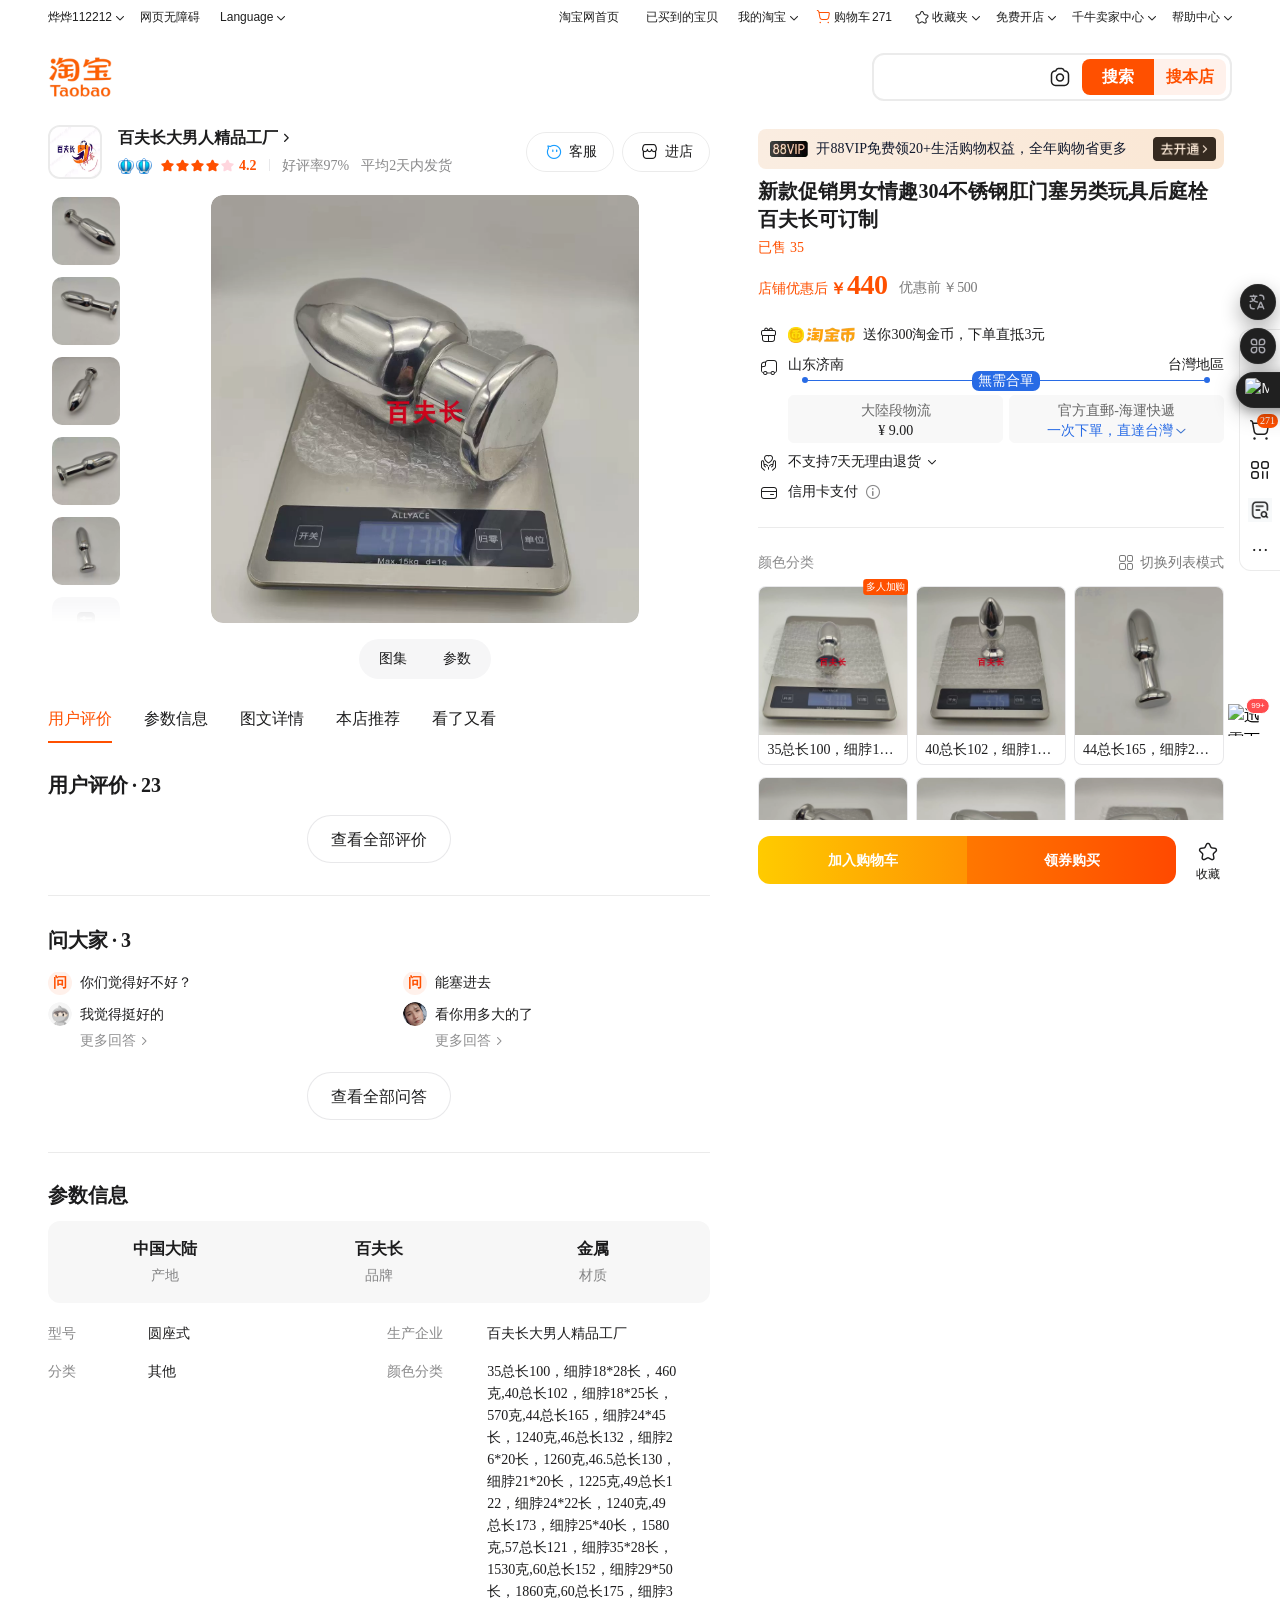
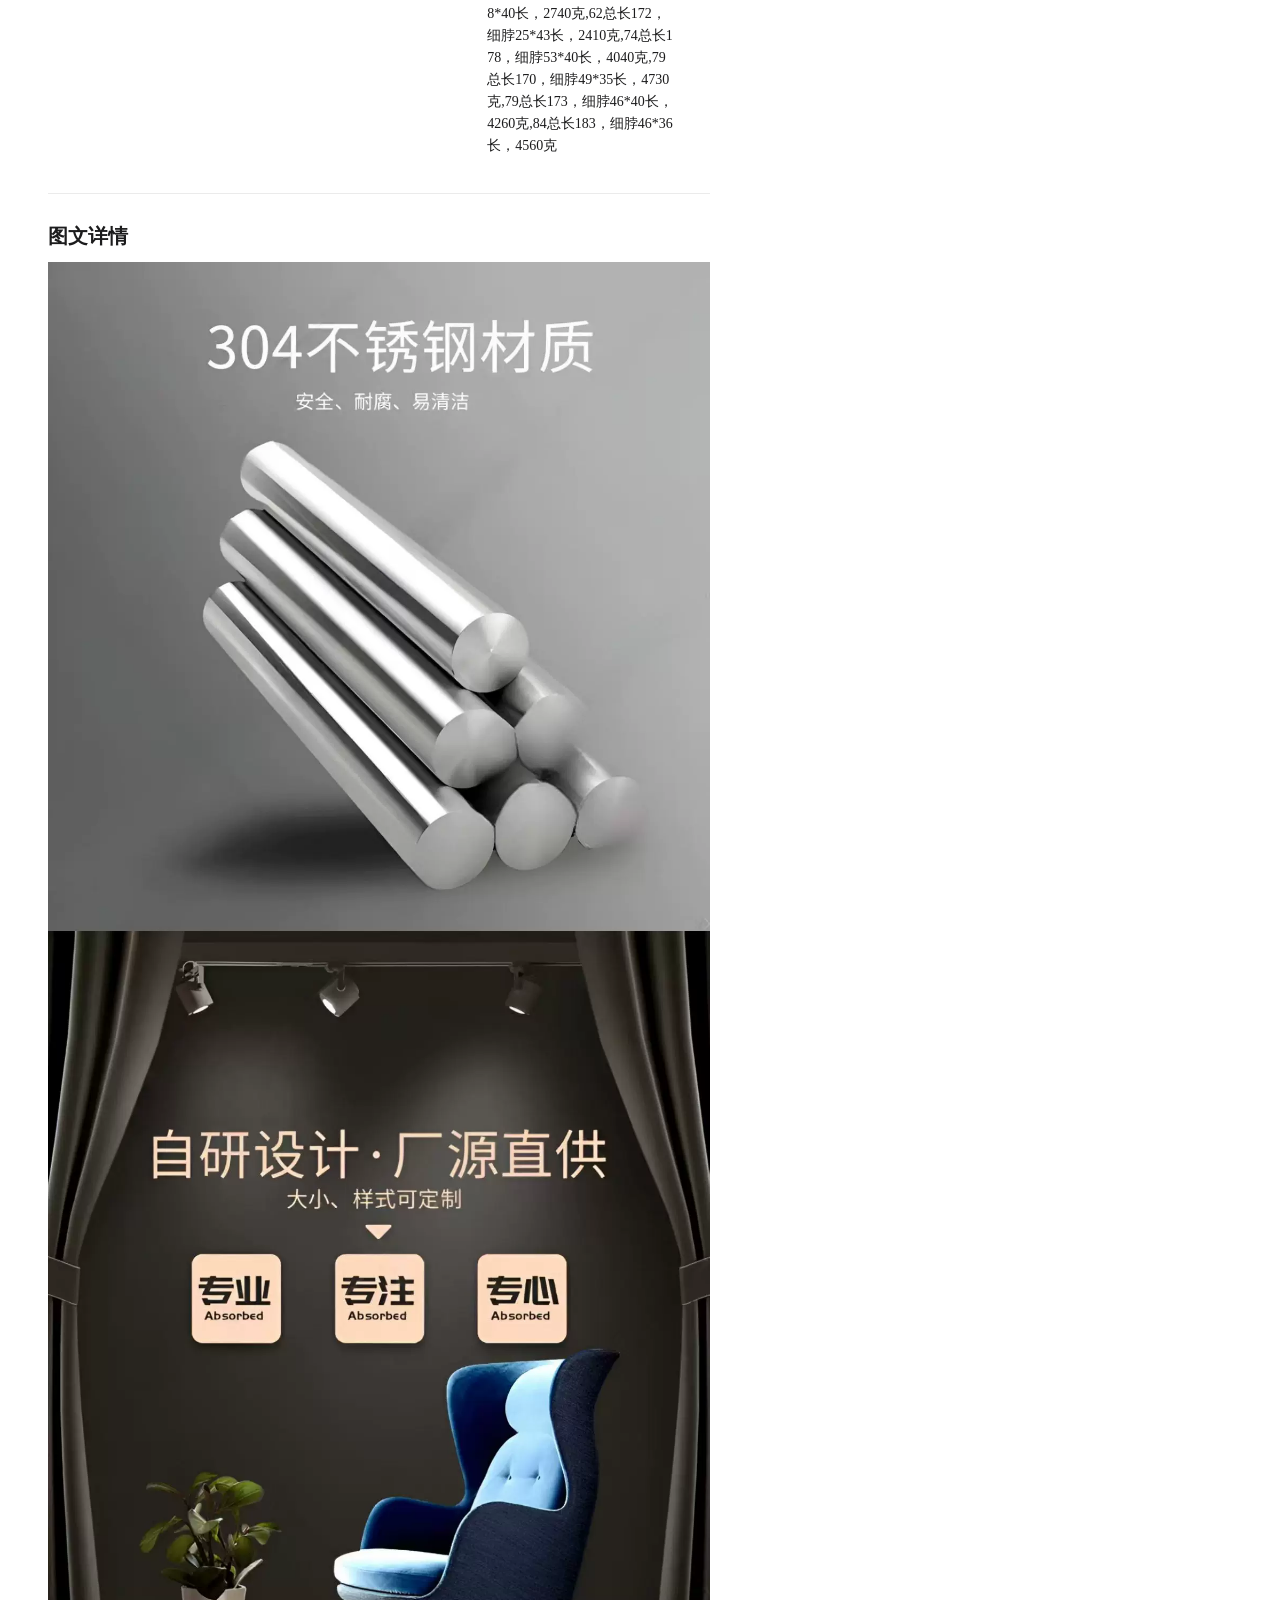
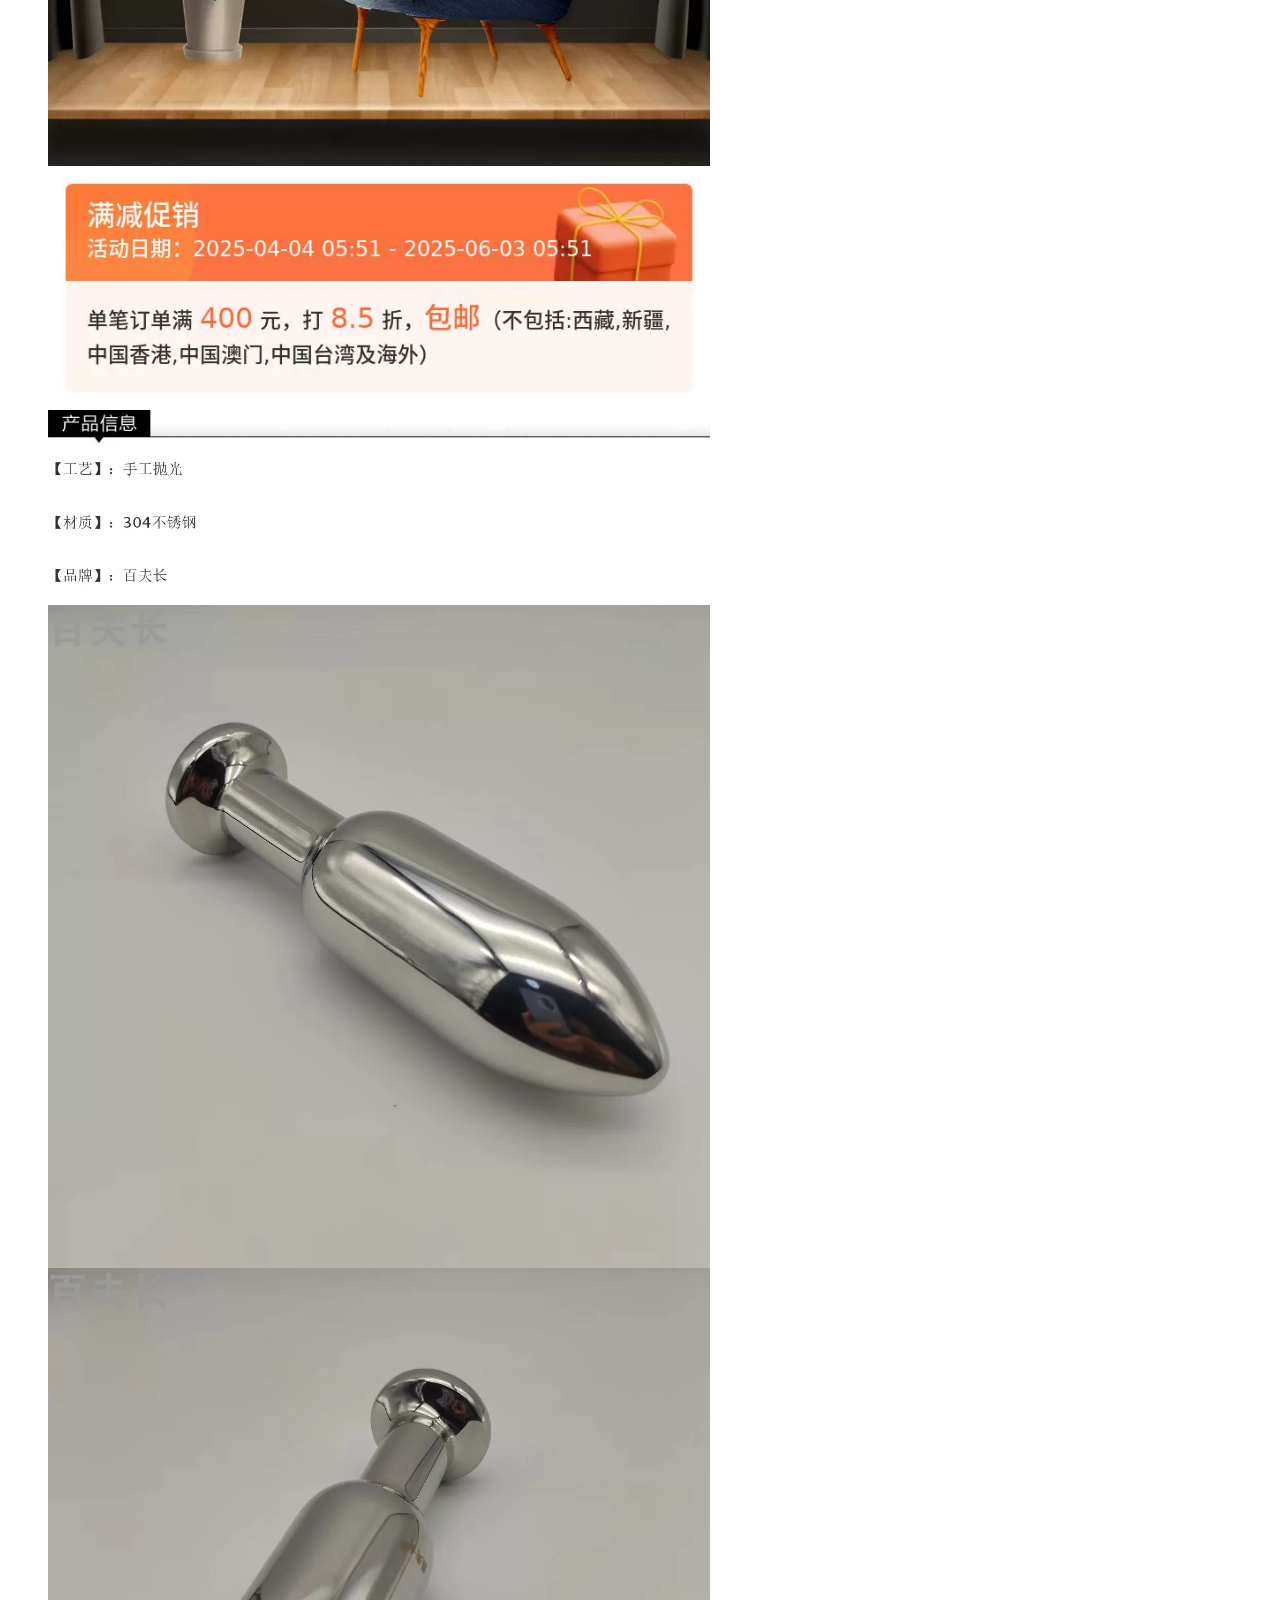
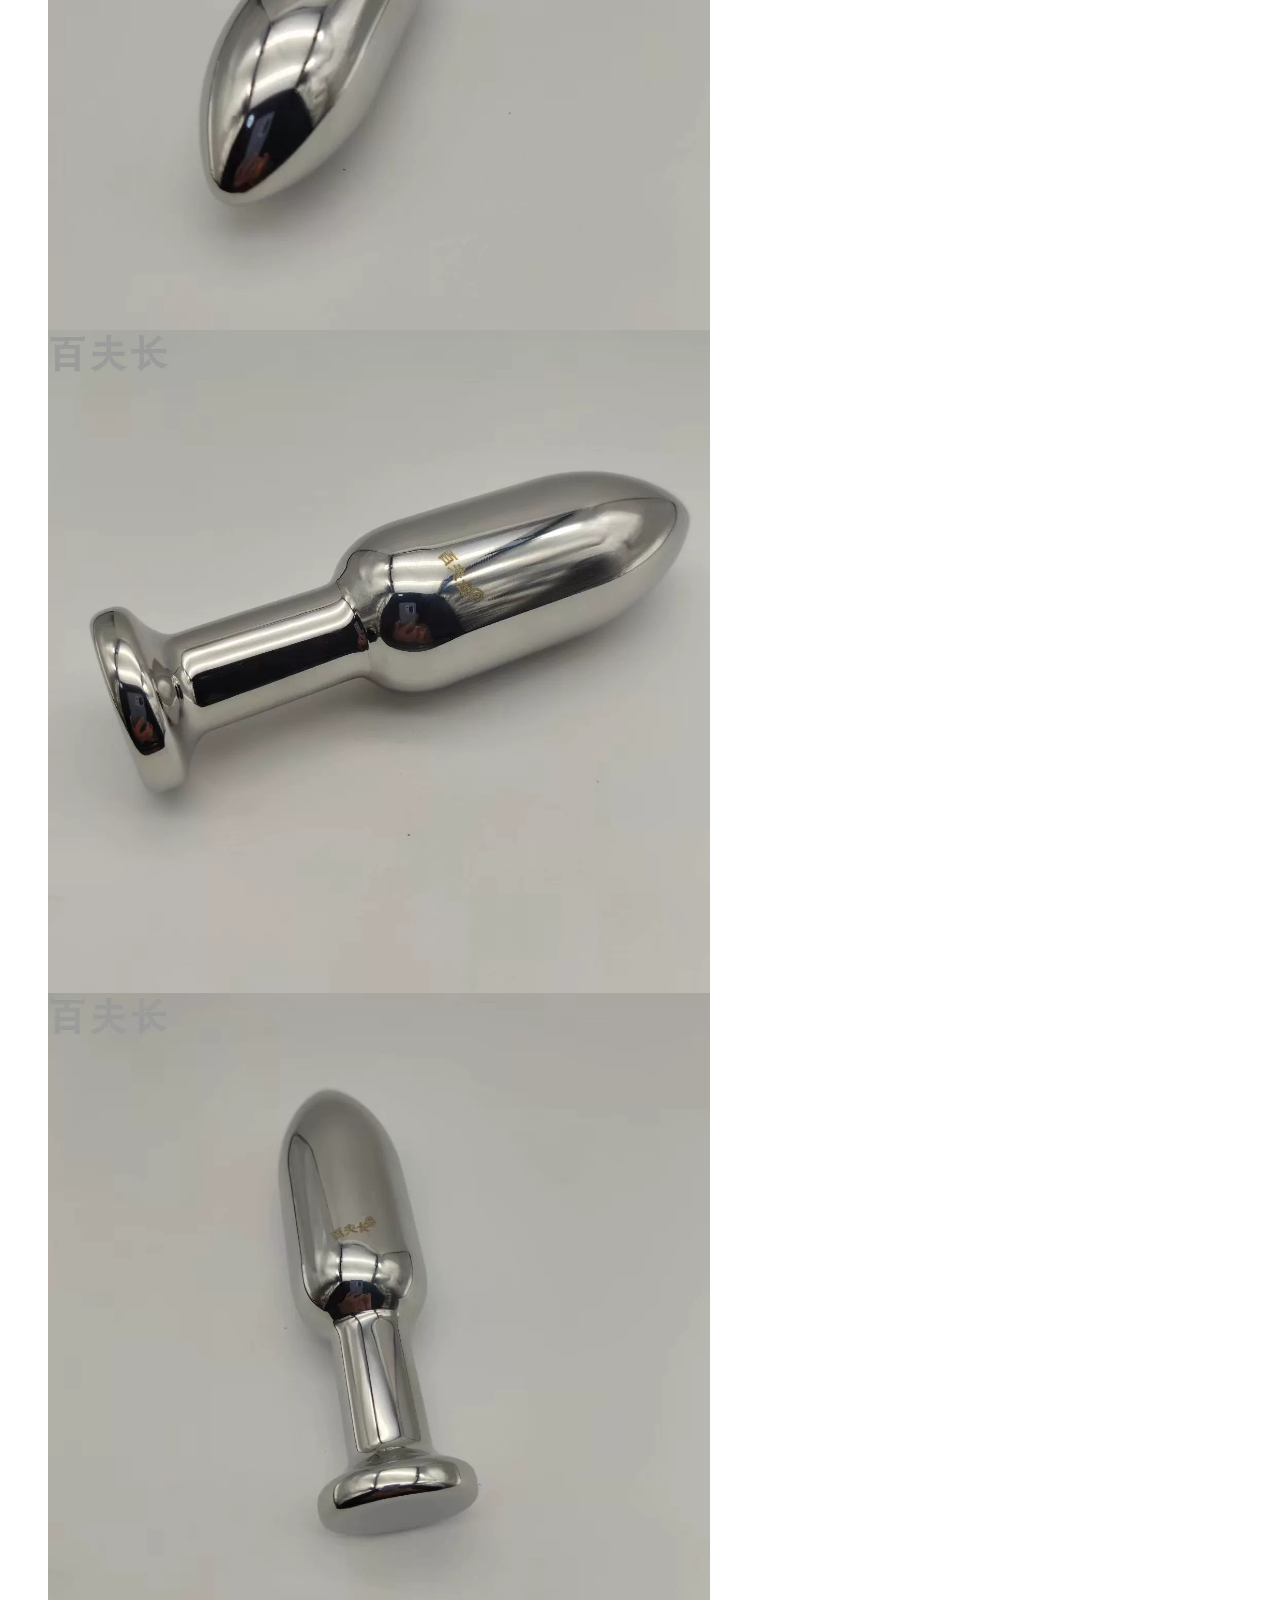
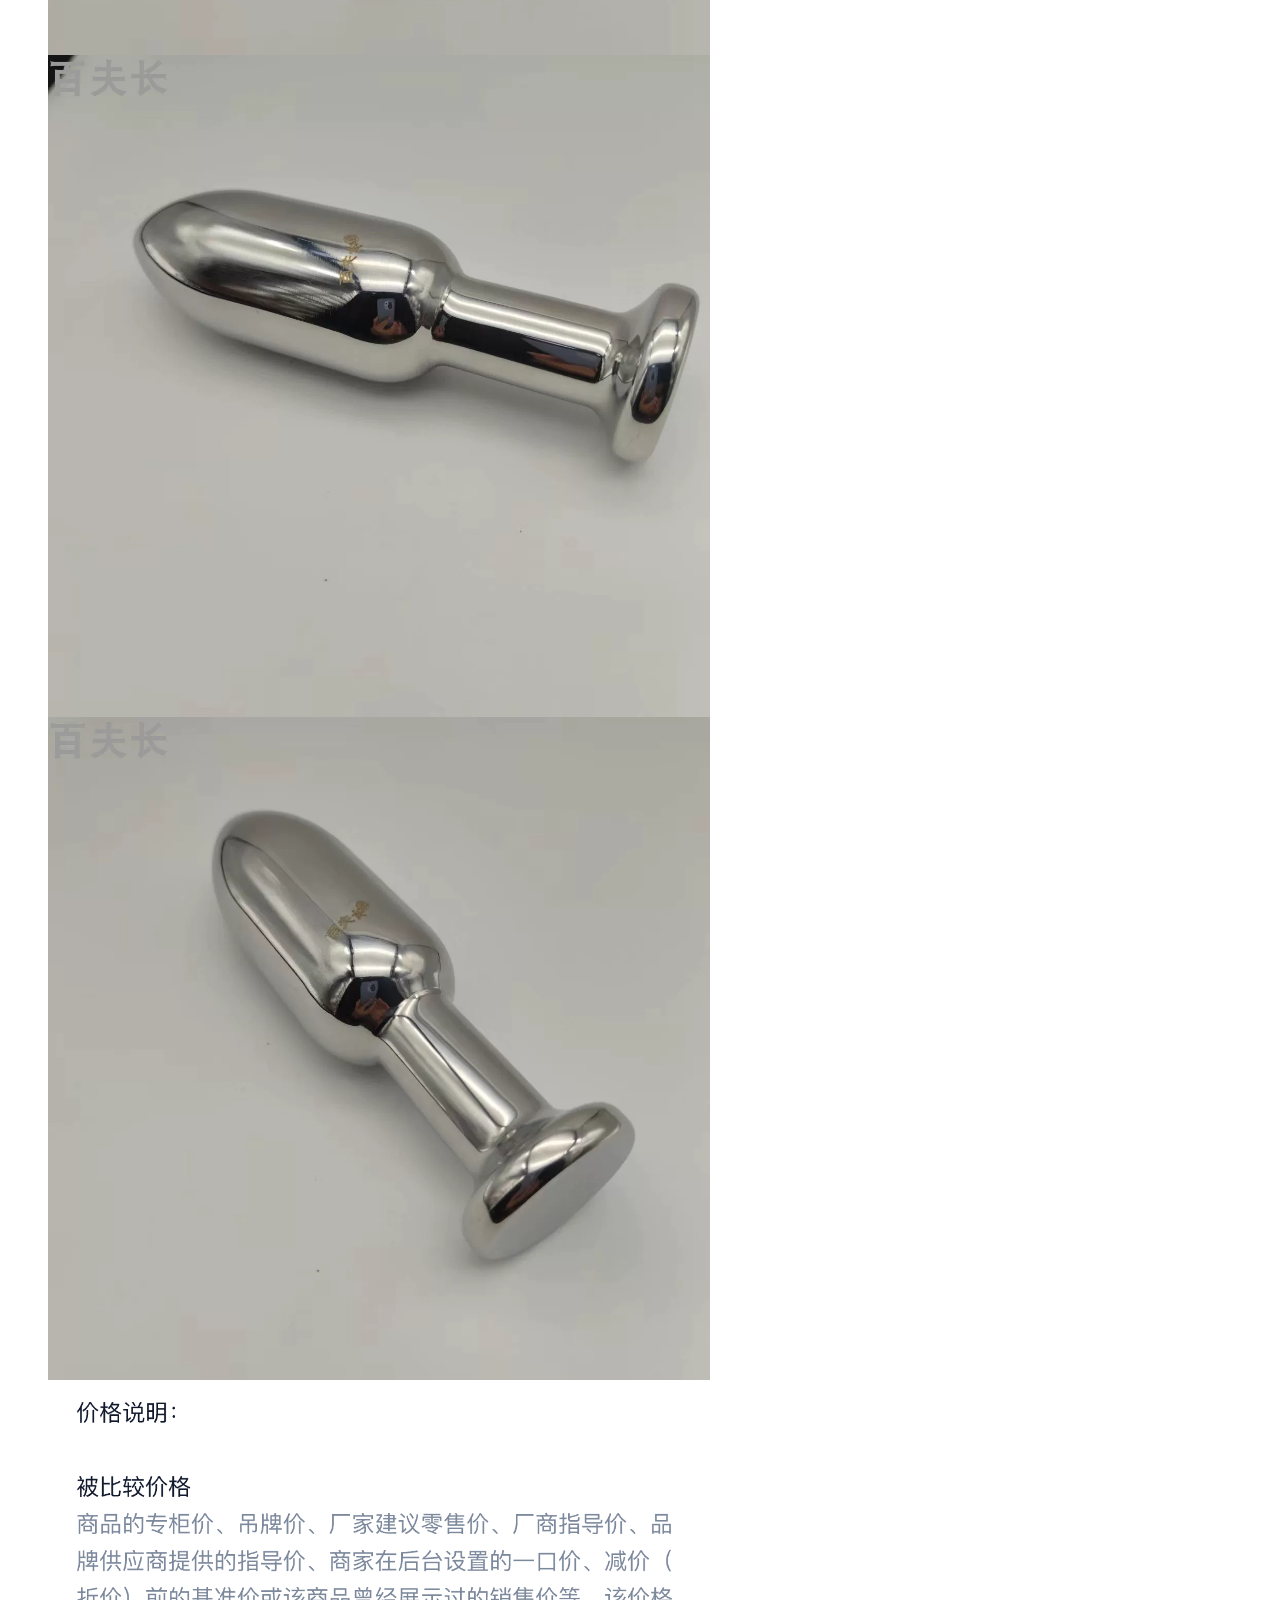
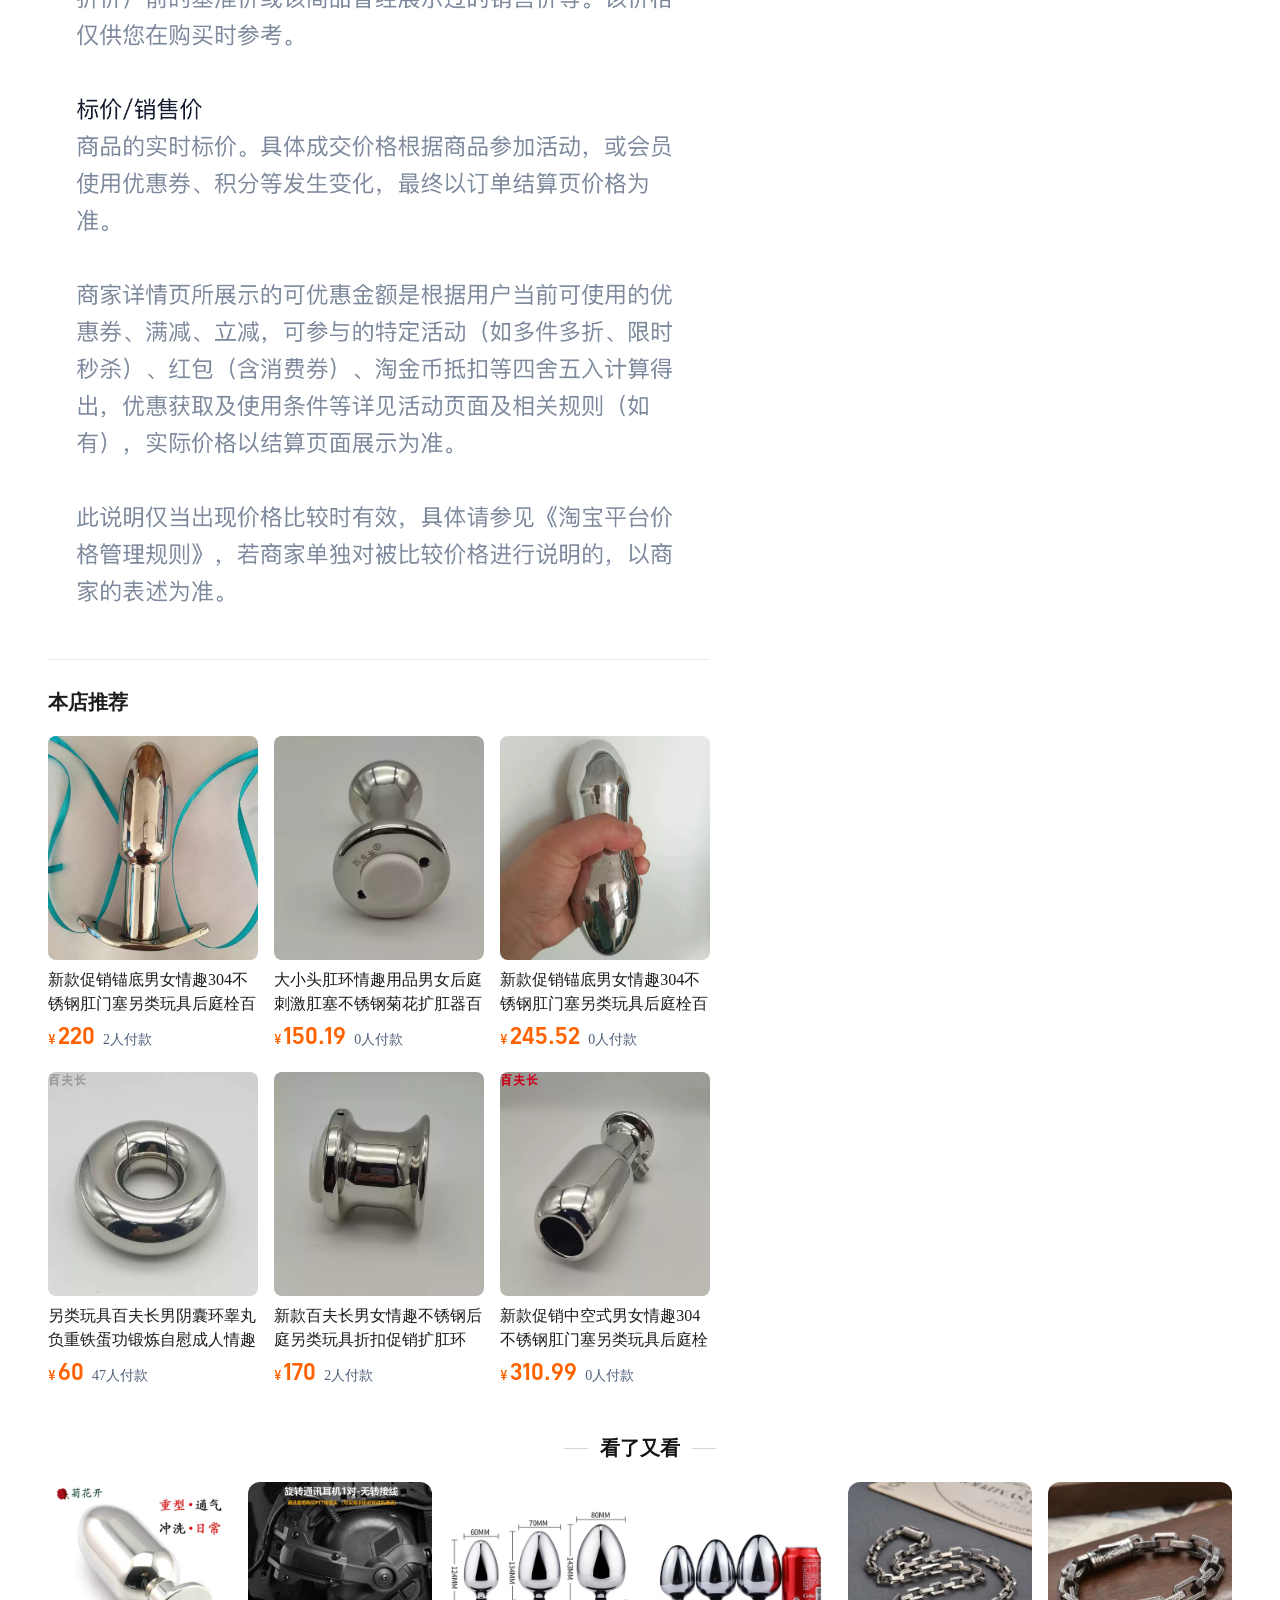
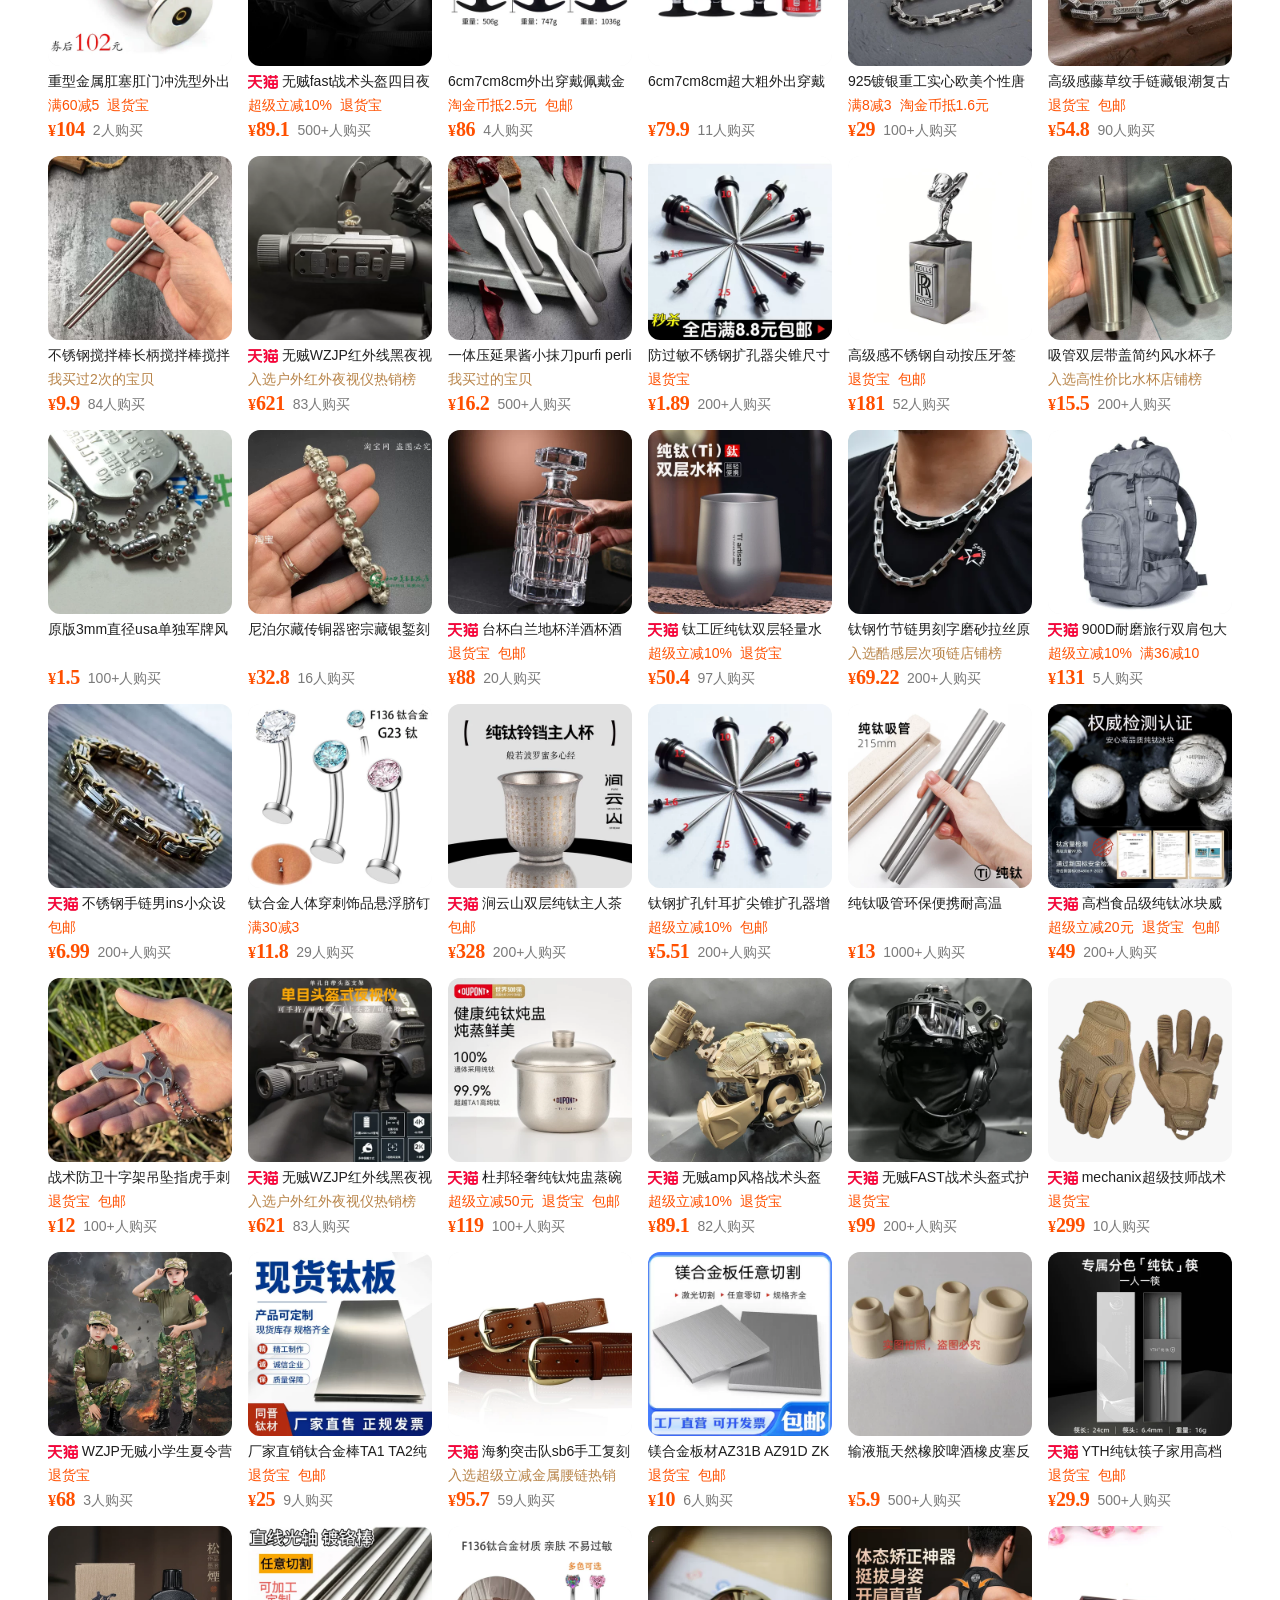
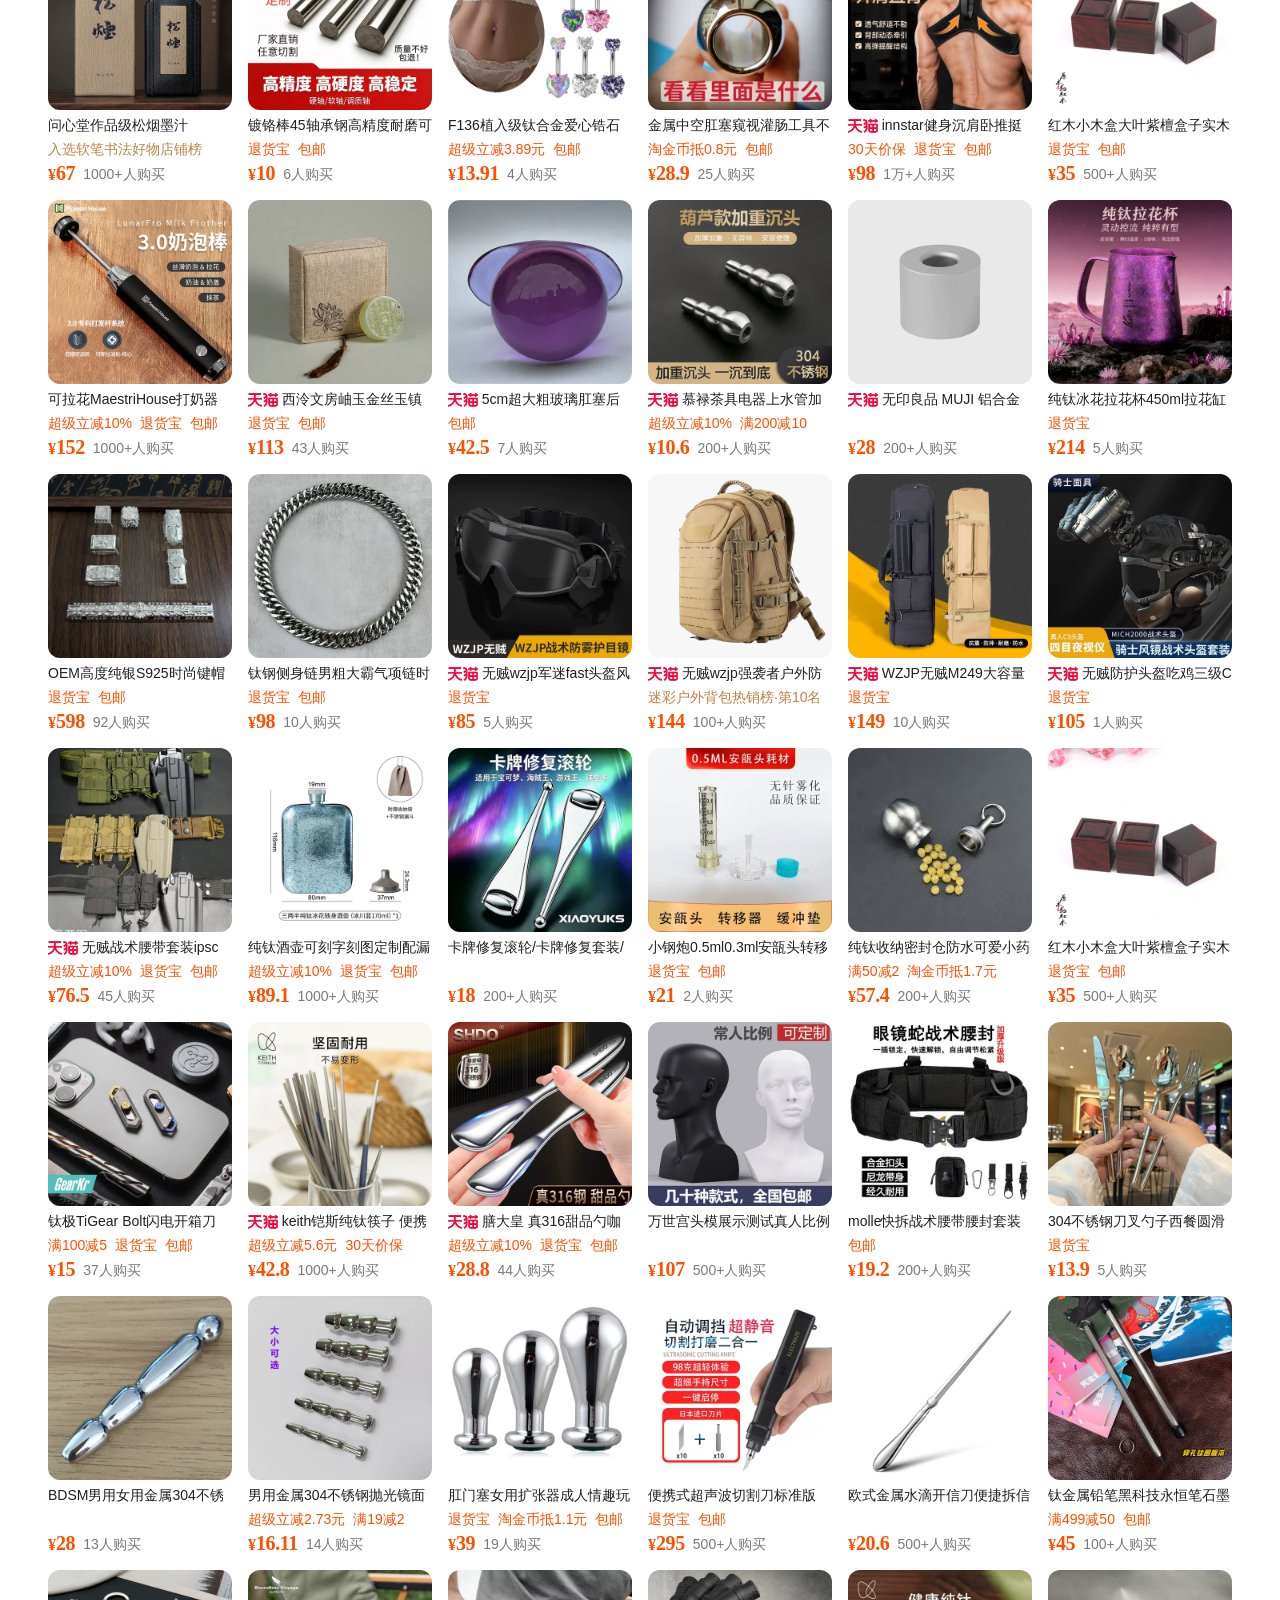
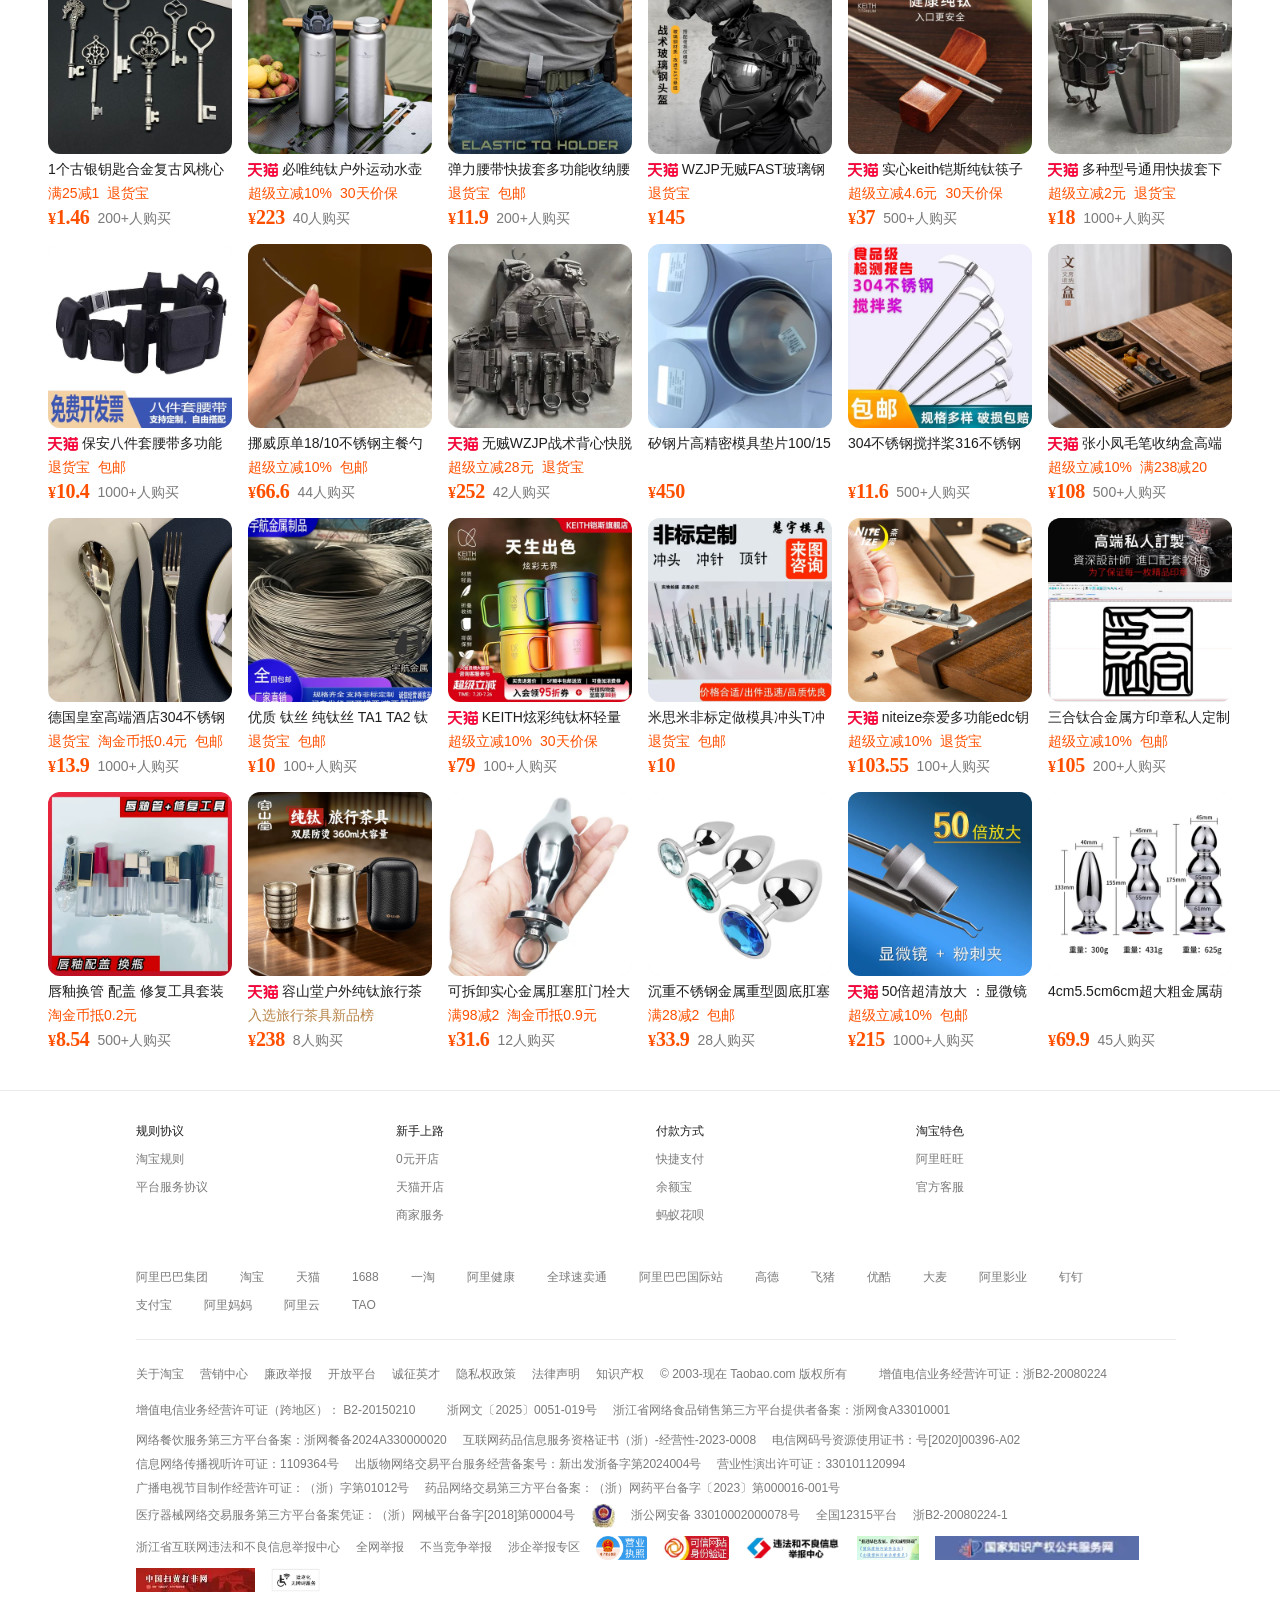
==== commit 8dc94fc9: "Update index.html" ====
--- a/index.html
+++ b/index.html
@@ -1,5 +1,191 @@
-<!DOCTYPE html> <html style><!--
+<!DOCTYPE html> <html class="ks-webkit537 ks-webkit ks-chrome150 ks-chrome" style data-spm-anchor-id=pc_detail.30350276.0.i2.2b2a7dd6ZJLaY8><!--
  Page saved with SingleFile 
- url: https://docs.google.com/document/d/e/2PACX-1vTF_QW451ORDZdQa5JoiHEthL2VGRYdC1p5tz0-oTYQ2RMilf3yDIV1D80C--ZI8E_C1EacH2G_HF67/pub 
- saved date: Sun May 10 2026 04:14:16 GMT+0800 (台北標準時間)
---><meta charset=utf-8><title>Human Core Traits Map</title><style nonce>@font-face{font-family:"Google Sans";font-style:normal;font-weight:400;src:url([data-uri])format("woff2");unicode-range:U+0460-052F,U+1C80-1C8A,U+20B4,U+2DE0-2DFF,U+A640-A69F,U+FE2E-FE2F}@font-face{font-family:"Google Sans";font-style:normal;font-weight:400;src:url([data-uri])format("woff2");unicode-range:U+0301,U+0400-045F,U+0490-0491,U+04B0-04B1,U+2116}@font-face{font-family:"Google Sans";font-style:normal;font-weight:400;src:url([data-uri])format("woff2");unicode-range:U+0900-097F,U+1CD0-1CF9,U+200C-200D,U+20A8,U+20B9,U+20F0,U+25CC,U+A830-A839,U+A8E0-A8FF,U+11B00-11B09}@font-face{font-family:"Google Sans";font-style:normal;font-weight:400;src:url([data-uri])format("woff2");unicode-range:U+1F00-1FFF}@font-face{font-family:"Google Sans";font-style:normal;font-weight:400;src:url([data-uri])format("woff2");unicode-range:U+0370-0377,U+037A-037F,U+0384-038A,U+038C,U+038E-03A1,U+03A3-03FF}@font-face{font-family:"Google Sans";font-style:normal;font-weight:400;src:url([data-uri])format("woff2");unicode-range:U+0307-0308,U+0590-05FF,U+200C-2010,U+20AA,U+25CC,U+FB1D-FB4F}@font-face{font-family:"Google Sans";font-style:normal;font-weight:400;src:url([data-uri])format("woff2");unicode-range:U+0001-000C,U+000E-001F,U+007F-009F,U+20DD-20E0,U+20E2-20E4,U+2150-218F,U+2190,U+2192,U+2194-2199,U+21AF,U+21E6-21F0,U+21F3,U+2218-2219,U+2299,U+22C4-22C6,U+2300-243F,U+2440-244A,U+2460-24FF,U+25A0-27BF,U+2800-28FF,U+2921-2922,U+2981,U+29BF,U+29EB,U+2B00-2BFF,U+4DC0-4DFF,U+FFF9-FFFB,U+10140-1018E,U+10190-1019C,U+101A0,U+101D0-101FD,U+102E0-102FB,U+10E60-10E7E,U+1D2C0-1D2D3,U+1D2E0-1D37F,U+1F000-1F0FF,U+1F100-1F1AD,U+1F1E6-1F1FF,U+1F30D-1F30F,U+1F315,U+1F31C,U+1F31E,U+1F320-1F32C,U+1F336,U+1F378,U+1F37D,U+1F382,U+1F393-1F39F,U+1F3A7-1F3A8,U+1F3AC-1F3AF,U+1F3C2,U+1F3C4-1F3C6,U+1F3CA-1F3CE,U+1F3D4-1F3E0,U+1F3ED,U+1F3F1-1F3F3,U+1F3F5-1F3F7,U+1F408,U+1F415,U+1F41F,U+1F426,U+1F43F,U+1F441-1F442,U+1F444,U+1F446-1F449,U+1F44C-1F44E,U+1F453,U+1F46A,U+1F47D,U+1F4A3,U+1F4B0,U+1F4B3,U+1F4B9,U+1F4BB,U+1F4BF,U+1F4C8-1F4CB,U+1F4D6,U+1F4DA,U+1F4DF,U+1F4E3-1F4E6,U+1F4EA-1F4ED,U+1F4F7,U+1F4F9-1F4FB,U+1F4FD-1F4FE,U+1F503,U+1F507-1F50B,U+1F50D,U+1F512-1F513,U+1F53E-1F54A,U+1F54F-1F5FA,U+1F610,U+1F650-1F67F,U+1F687,U+1F68D,U+1F691,U+1F694,U+1F698,U+1F6AD,U+1F6B2,U+1F6B9-1F6BA,U+1F6BC,U+1F6C6-1F6CF,U+1F6D3-1F6D7,U+1F6E0-1F6EA,U+1F6F0-1F6F3,U+1F6F7-1F6FC,U+1F700-1F7FF,U+1F800-1F80B,U+1F810-1F847,U+1F850-1F859,U+1F860-1F887,U+1F890-1F8AD,U+1F8B0-1F8BB,U+1F8C0-1F8C1,U+1F900-1F90B,U+1F93B,U+1F946,U+1F984,U+1F996,U+1F9E9,U+1FA00-1FA6F,U+1FA70-1FA7C,U+1FA80-1FA89,U+1FA8F-1FAC6,U+1FACE-1FADC,U+1FADF-1FAE9,U+1FAF0-1FAF8,U+1FB00-1FBFF}@font-face{font-family:"Google Sans";font-style:normal;font-weight:400;src:url([data-uri])format("woff2");unicode-range:U+02D7,U+0303,U+0331,U+0E01-0E5B,U+200C-200D,U+25CC}@font-face{font-family:"Google Sans";font-style:normal;font-weight:400;src:url([data-uri])format("woff2");unicode-range:U+0102-0103,U+0110-0111,U+0128-0129,U+0168-0169,U+01A0-01A1,U+01AF-01B0,U+0300-0301,U+0303-0304,U+0308-0309,U+0323,U+0329,U+1EA0-1EF9,U+20AB}@font-face{font-family:"Google Sans";font-style:normal;font-weight:400;src:url([data-uri])format("woff2");unicode-range:U+0100-02BA,U+02BD-02C5,U+02C7-02CC,U+02CE-02D7,U+02DD-02FF,U+0304,U+0308,U+0329,U+1D00-1DBF,U+1E00-1E9F,U+1EF2-1EFF,U+2020,U+20A0-20AB,U+20AD-20C0,U+2113,U+2C60-2C7F,U+A720-A7FF}@font-face{font-family:"Google Sans";font-style:normal;font-weight:400;src:url([data-uri])format("woff2");unicode-range:U+0000-00FF,U+0131,U+0152-0153,U+02BB-02BC,U+02C6,U+02DA,U+02DC,U+0304,U+0308,U+0329,U+2000-206F,U+20AC,U+2122,U+2191,U+2193,U+2212,U+2215,U+FEFF,U+FFFD}@font-face{font-family:"Roboto";font-style:normal;font-weight:400;font-stretch:100%;src:url([data-uri])format("woff2");unicode-range:U+0460-052F,U+1C80-1C8A,U+20B4,U+2DE0-2DFF,U+A640-A69F,U+FE2E-FE2F}@font-face{font-family:"Roboto";font-style:normal;font-weight:400;font-stretch:100%;src:url([data-uri])format("woff2");unicode-range:U+0301,U+0400-045F,U+0490-0491,U+04B0-04B1,U+2116}@font-face{font-family:"Roboto";font-style:normal;font-weight:400;font-stretch:100%;src:url([data-uri])format("woff2");unicode-range:U+1F00-1FFF}@font-face{font-family:"Roboto";font-style:normal;font-weight:400;font-stretch:100%;src:url([data-uri])format("woff2");unicode-range:U+0370-0377,U+037A-037F,U+0384-038A,U+038C,U+038E-03A1,U+03A3-03FF}@font-face{font-family:"Roboto";font-style:normal;font-weight:400;font-stretch:100%;src:url([data-uri])format("woff2");unicode-range:U+0302-0303,U+0305,U+0307-0308,U+0310,U+0312,U+0315,U+031A,U+0326-0327,U+032C,U+032F-0330,U+0332-0333,U+0338,U+033A,U+0346,U+034D,U+0391-03A1,U+03A3-03A9,U+03B1-03C9,U+03D1,U+03D5-03D6,U+03F0-03F1,U+03F4-03F5,U+2016-2017,U+2034-2038,U+203C,U+2040,U+2043,U+2047,U+2050,U+2057,U+205F,U+2070-2071,U+2074-208E,U+2090-209C,U+20D0-20DC,U+20E1,U+20E5-20EF,U+2100-2112,U+2114-2115,U+2117-2121,U+2123-214F,U+2190,U+2192,U+2194-21AE,U+21B0-21E5,U+21F1-21F2,U+21F4-2211,U+2213-2214,U+2216-22FF,U+2308-230B,U+2310,U+2319,U+231C-2321,U+2336-237A,U+237C,U+2395,U+239B-23B7,U+23D0,U+23DC-23E1,U+2474-2475,U+25AF,U+25B3,U+25B7,U+25BD,U+25C1,U+25CA,U+25CC,U+25FB,U+266D-266F,U+27C0-27FF,U+2900-2AFF,U+2B0E-2B11,U+2B30-2B4C,U+2BFE,U+3030,U+FF5B,U+FF5D,U+1D400-1D7FF,U+1EE00-1EEFF}@font-face{font-family:"Roboto";font-style:normal;font-weight:400;font-stretch:100%;src:url([data-uri])format("woff2");unicode-range:U+0001-000C,U+000E-001F,U+007F-009F,U+20DD-20E0,U+20E2-20E4,U+2150-218F,U+2190,U+2192,U+2194-2199,U+21AF,U+21E6-21F0,U+21F3,U+2218-2219,U+2299,U+22C4-22C6,U+2300-243F,U+2440-244A,U+2460-24FF,U+25A0-27BF,U+2800-28FF,U+2921-2922,U+2981,U+29BF,U+29EB,U+2B00-2BFF,U+4DC0-4DFF,U+FFF9-FFFB,U+10140-1018E,U+10190-1019C,U+101A0,U+101D0-101FD,U+102E0-102FB,U+10E60-10E7E,U+1D2C0-1D2D3,U+1D2E0-1D37F,U+1F000-1F0FF,U+1F100-1F1AD,U+1F1E6-1F1FF,U+1F30D-1F30F,U+1F315,U+1F31C,U+1F31E,U+1F320-1F32C,U+1F336,U+1F378,U+1F37D,U+1F382,U+1F393-1F39F,U+1F3A7-1F3A8,U+1F3AC-1F3AF,U+1F3C2,U+1F3C4-1F3C6,U+1F3CA-1F3CE,U+1F3D4-1F3E0,U+1F3ED,U+1F3F1-1F3F3,U+1F3F5-1F3F7,U+1F408,U+1F415,U+1F41F,U+1F426,U+1F43F,U+1F441-1F442,U+1F444,U+1F446-1F449,U+1F44C-1F44E,U+1F453,U+1F46A,U+1F47D,U+1F4A3,U+1F4B0,U+1F4B3,U+1F4B9,U+1F4BB,U+1F4BF,U+1F4C8-1F4CB,U+1F4D6,U+1F4DA,U+1F4DF,U+1F4E3-1F4E6,U+1F4EA-1F4ED,U+1F4F7,U+1F4F9-1F4FB,U+1F4FD-1F4FE,U+1F503,U+1F507-1F50B,U+1F50D,U+1F512-1F513,U+1F53E-1F54A,U+1F54F-1F5FA,U+1F610,U+1F650-1F67F,U+1F687,U+1F68D,U+1F691,U+1F694,U+1F698,U+1F6AD,U+1F6B2,U+1F6B9-1F6BA,U+1F6BC,U+1F6C6-1F6CF,U+1F6D3-1F6D7,U+1F6E0-1F6EA,U+1F6F0-1F6F3,U+1F6F7-1F6FC,U+1F700-1F7FF,U+1F800-1F80B,U+1F810-1F847,U+1F850-1F859,U+1F860-1F887,U+1F890-1F8AD,U+1F8B0-1F8BB,U+1F8C0-1F8C1,U+1F900-1F90B,U+1F93B,U+1F946,U+1F984,U+1F996,U+1F9E9,U+1FA00-1FA6F,U+1FA70-1FA7C,U+1FA80-1FA89,U+1FA8F-1FAC6,U+1FACE-1FADC,U+1FADF-1FAE9,U+1FAF0-1FAF8,U+1FB00-1FBFF}@font-face{font-family:"Roboto";font-style:normal;font-weight:400;font-stretch:100%;src:url([data-uri])format("woff2");unicode-range:U+0102-0103,U+0110-0111,U+0128-0129,U+0168-0169,U+01A0-01A1,U+01AF-01B0,U+0300-0301,U+0303-0304,U+0308-0309,U+0323,U+0329,U+1EA0-1EF9,U+20AB}@font-face{font-family:"Roboto";font-style:normal;font-weight:400;font-stretch:100%;src:url([data-uri]